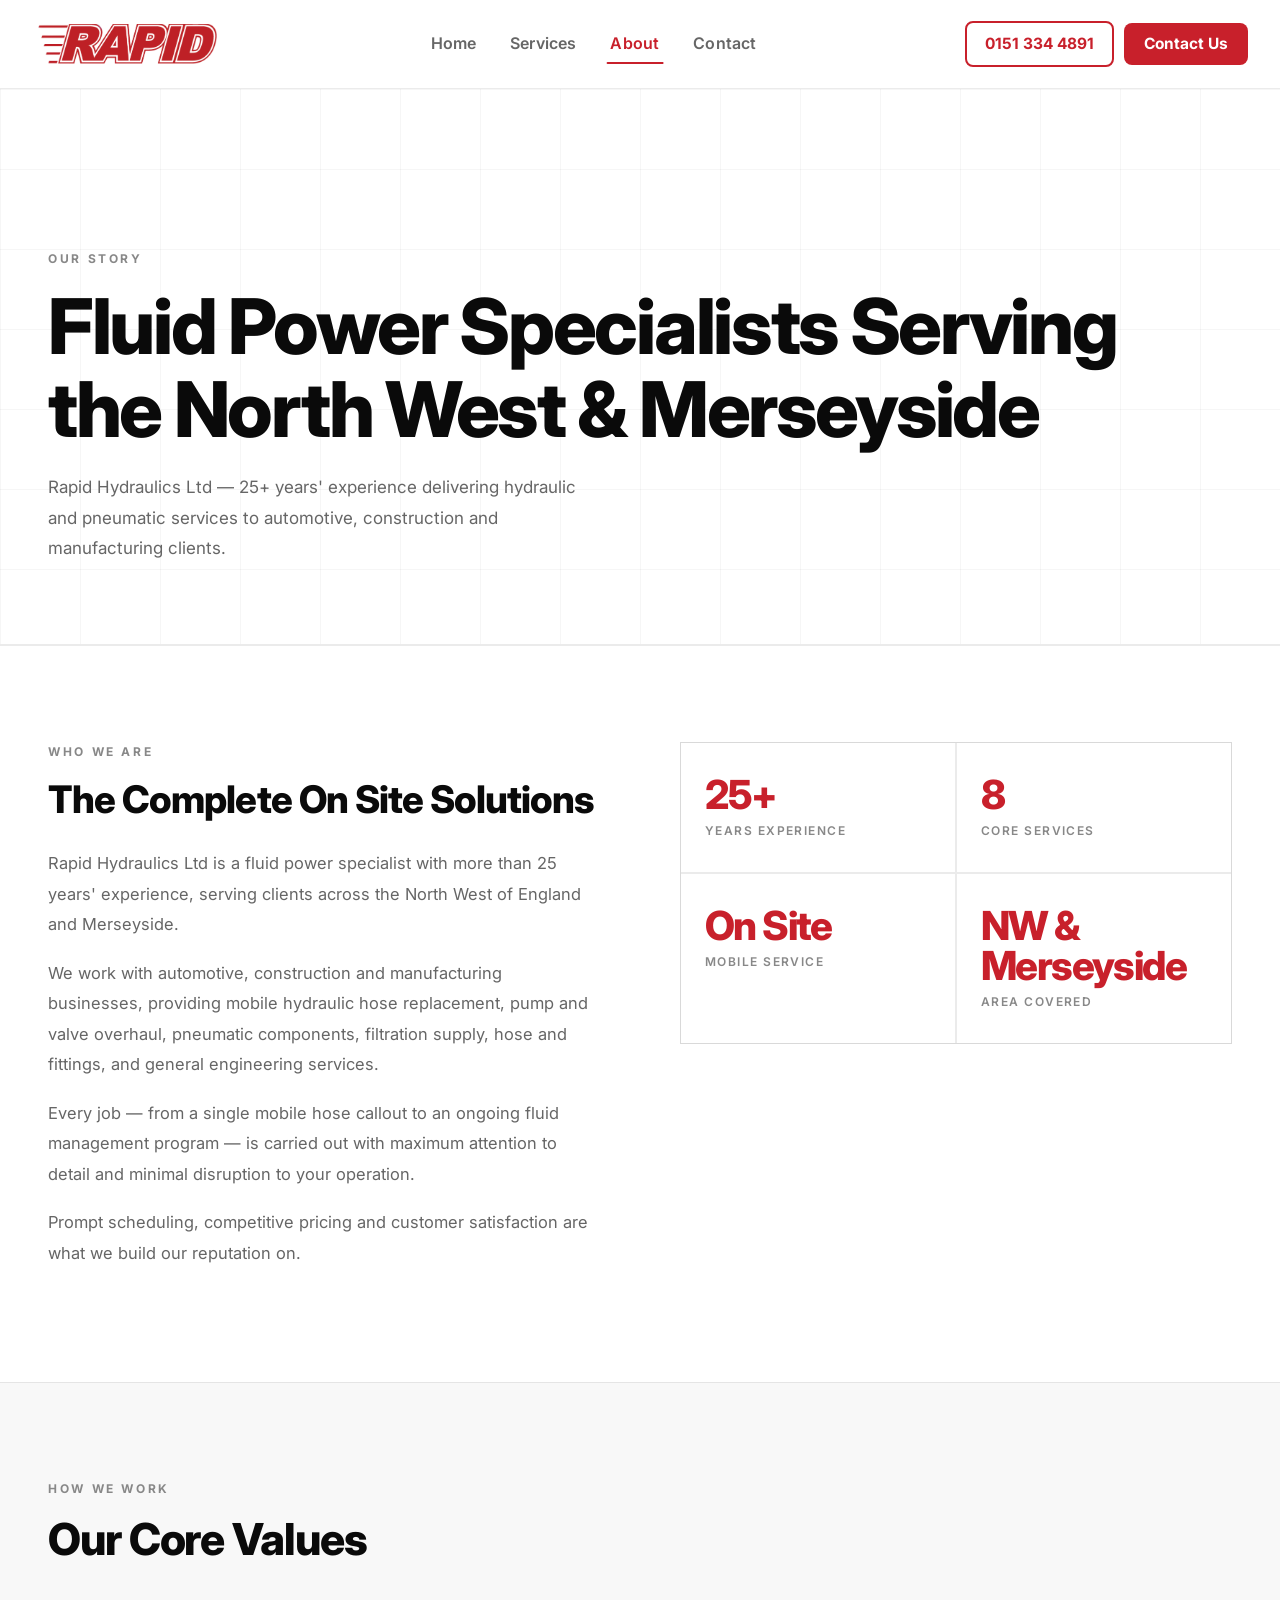
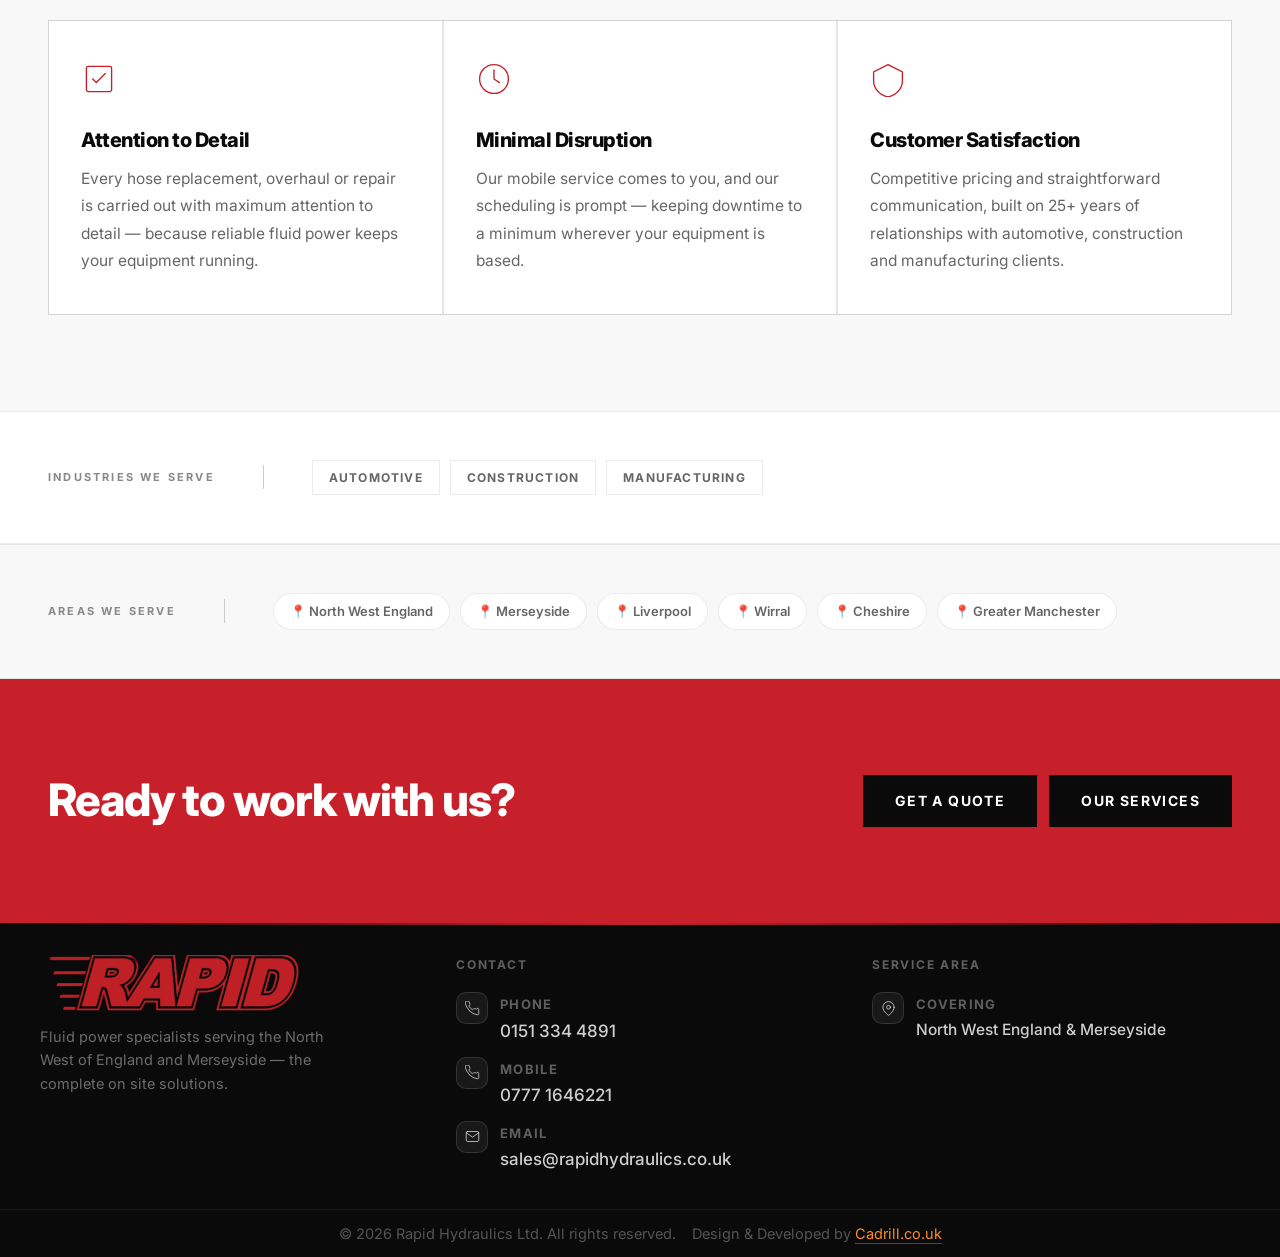
==== about.html @ 3bb76a88 "Initial build: Rapid Hydraulics Ltd static site 4-page static site (home, services, about, contact) " ====
<!DOCTYPE html>
<html lang="en">
<head>
  <meta charset="UTF-8" />
  <meta name="viewport" content="width=device-width, initial-scale=1.0" />
  <title>About Us — Fluid Power Specialists | Rapid Hydraulics Ltd</title>
  <meta name="description" content="Rapid Hydraulics Ltd — 25+ years' experience as a fluid power specialist serving automotive, construction and manufacturing clients across the North West of England and Merseyside." />
  <link rel="canonical" href="https://www.rapidhydraulics.co.uk/about.html" />
  <meta property="og:type" content="website" />
  <meta property="og:url" content="https://www.rapidhydraulics.co.uk/about.html" />
  <meta property="og:title" content="About Us — Fluid Power Specialists | Rapid Hydraulics Ltd" />
  <meta property="og:description" content="25+ years' experience as a fluid power specialist serving automotive, construction and manufacturing clients across the North West of England and Merseyside." />
  <meta property="og:image" content="https://www.rapidhydraulics.co.uk/images/rapid-hydraulics-logo.png" />
  <meta name="twitter:card" content="summary_large_image" />
  <meta name="twitter:title" content="About Us — Fluid Power Specialists | Rapid Hydraulics Ltd" />
  <meta name="twitter:description" content="25+ years' experience as a fluid power specialist serving automotive, construction and manufacturing clients across the North West of England and Merseyside." />
  <meta name="twitter:image" content="https://www.rapidhydraulics.co.uk/images/rapid-hydraulics-logo.png" />
  <link rel="stylesheet" href="css/style.css" />
  <link rel="icon" type="image/png" href="images/rapid-hydraulics-logo.png" />
  <link href="https://fonts.googleapis.com/css2?family=Inter:wght@400;500;600;700;800&display=swap" rel="stylesheet" />
</head>
<body>

  <header class="header">
    <div class="header__inner">
      <a href="index.html" class="header__logo">
        <img src="images/rapid-hydraulics-logo.png" alt="Rapid Hydraulics Ltd" style="height:40px;" />
      </a>
      <nav class="nav">
        <ul class="nav__list">
          <li><a href="index.html" class="nav__link">Home</a></li>
          <li><a href="services.html" class="nav__link">Services</a></li>
          <li><a href="about.html" class="nav__link nav__link--active">About</a></li>
          <li><a href="contact.html" class="nav__link">Contact</a></li>
        </ul>
      </nav>
      <div class="header__actions">
        <a href="tel:+441513344891" class="header__phone">0151 334 4891</a>
        <a href="contact.html" class="header__cta">Contact Us</a>
        <button class="header__burger" aria-label="Menu" onclick="openMobileNav()"><span></span><span></span><span></span></button>
      </div>
    </div>
  </header>

  <div class="mobile-nav" id="mobileNav">
    <div class="mobile-nav__head">
      <img src="images/rapid-hydraulics-logo.png" class="mobile-nav__logo" alt="Rapid Hydraulics Ltd" style="height:40px;" />
      <button class="mobile-nav__close" onclick="closeMobileNav()" aria-label="Close menu">✕</button>
    </div>
    <nav class="mobile-nav__links">
      <a href="index.html" class="mobile-nav__link">Home</a>
      <a href="services.html" class="mobile-nav__link">Services</a>
      <a href="about.html" class="mobile-nav__link mobile-nav__link--active">About</a>
      <a href="contact.html" class="mobile-nav__link">Contact</a>
    </nav>
    <div class="mobile-nav__footer">
      <a href="tel:+441513344891" class="mobile-nav__phone">0151 334 4891</a>
      <a href="contact.html" class="mobile-nav__cta">Contact Us</a>
    </div>
  </div>

  <section class="page-hero">
    <div class="container page-hero__inner">
      <span class="eyebrow">Our Story</span>
      <h1 class="page-hero__title">Fluid Power Specialists Serving the North West &amp; Merseyside</h1>
      <p class="page-hero__sub">Rapid Hydraulics Ltd — 25+ years' experience delivering hydraulic and pneumatic services to automotive, construction and manufacturing clients.</p>
    </div>
  </section>

  <!-- INTRO -->
  <section class="about-intro">
    <div class="container">
      <div class="about-intro__inner">
        <div>
          <span class="eyebrow">Who We Are</span>
          <h2 class="about-intro__title">The Complete On Site Solutions</h2>
          <p class="about-intro__body">Rapid Hydraulics Ltd is a fluid power specialist with more than 25 years' experience, serving clients across the North West of England and Merseyside.</p>
          <p class="about-intro__body">We work with automotive, construction and manufacturing businesses, providing mobile hydraulic hose replacement, pump and valve overhaul, pneumatic components, filtration supply, hose and fittings, and general engineering services.</p>
          <p class="about-intro__body">Every job — from a single mobile hose callout to an ongoing fluid management program — is carried out with maximum attention to detail and minimal disruption to your operation.</p>
          <p class="about-intro__body">Prompt scheduling, competitive pricing and customer satisfaction are what we build our reputation on.</p>
        </div>
        <div class="about-mini-stats">
          <div class="about-mini-stat">
            <div class="about-mini-stat__num">25+</div>
            <div class="about-mini-stat__label">Years Experience</div>
          </div>
          <div class="about-mini-stat">
            <div class="about-mini-stat__num">8</div>
            <div class="about-mini-stat__label">Core Services</div>
          </div>
          <div class="about-mini-stat">
            <div class="about-mini-stat__num">On Site</div>
            <div class="about-mini-stat__label">Mobile Service</div>
          </div>
          <div class="about-mini-stat">
            <div class="about-mini-stat__num">NW &amp; Merseyside</div>
            <div class="about-mini-stat__label">Area Covered</div>
          </div>
        </div>
      </div>
    </div>
  </section>

  <!-- VALUES -->
  <section class="values-section">
    <div class="container">
      <span class="eyebrow">How We Work</span>
      <h2 style="font-size:clamp(28px,3.5vw,44px); font-weight:800; color:var(--black); letter-spacing:-0.025em;">Our Core Values</h2>
      <div class="values-grid">
        <div class="value-card">
          <svg class="value-card__icon" viewBox="0 0 40 40" fill="none">
            <rect x="6" y="6" width="28" height="28" rx="2" stroke="currentColor" stroke-width="1.5"/>
            <path d="M13 20l4 4 10-10" stroke="currentColor" stroke-width="1.5" stroke-linecap="round" stroke-linejoin="round"/>
          </svg>
          <h3 class="value-card__title">Attention to Detail</h3>
          <p class="value-card__body">Every hose replacement, overhaul or repair is carried out with maximum attention to detail — because reliable fluid power keeps your equipment running.</p>
        </div>
        <div class="value-card">
          <svg class="value-card__icon" viewBox="0 0 40 40" fill="none">
            <circle cx="20" cy="20" r="16" stroke="currentColor" stroke-width="1.5"/>
            <path d="M20 10v10l6 4" stroke="currentColor" stroke-width="1.5" stroke-linecap="round"/>
          </svg>
          <h3 class="value-card__title">Minimal Disruption</h3>
          <p class="value-card__body">Our mobile service comes to you, and our scheduling is prompt — keeping downtime to a minimum wherever your equipment is based.</p>
        </div>
        <div class="value-card">
          <svg class="value-card__icon" viewBox="0 0 40 40" fill="none">
            <path d="M20 4L4 12v10c0 9 7 16 16 18 9-2 16-9 16-18V12L20 4z" stroke="currentColor" stroke-width="1.5"/>
          </svg>
          <h3 class="value-card__title">Customer Satisfaction</h3>
          <p class="value-card__body">Competitive pricing and straightforward communication, built on 25+ years of relationships with automotive, construction and manufacturing clients.</p>
        </div>
      </div>
    </div>
  </section>

  <!-- CAPABILITIES -->
  <section class="certs-strip">
    <div class="container">
      <div class="certs-strip__inner">
        <span class="certs-strip__label">Industries We Serve</span>
        <div class="certs-strip__divider"></div>
        <div class="certs-strip__items">
          <span class="cert-badge">Automotive</span>
          <span class="cert-badge">Construction</span>
          <span class="cert-badge">Manufacturing</span>
        </div>
      </div>
    </div>
  </section>

  <section class="areas-strip">
    <div class="container">
      <div class="areas-strip__inner">
        <span class="areas-strip__label">Areas We Serve</span>
        <div class="areas-strip__divider"></div>
        <div class="areas-strip__items">
          <span class="area-badge">📍 North West England</span>
          <span class="area-badge">📍 Merseyside</span>
          <span class="area-badge">📍 Liverpool</span>
          <span class="area-badge">📍 Wirral</span>
          <span class="area-badge">📍 Cheshire</span>
          <span class="area-badge">📍 Greater Manchester</span>
        </div>
      </div>
    </div>
  </section>

  <section class="cta-band">
    <div class="container">
      <div class="cta-band__inner">
        <h2 class="cta-band__title">Ready to work with us?</h2>
        <div class="cta-band__actions">
          <a href="contact.html" class="btn btn--dark">Get a Quote</a>
          <a href="services.html" class="btn btn--dark" style="border-color:rgba(0,0,0,0.15);">Our Services</a>
        </div>
      </div>
    </div>
  </section>

  <footer class="footer">
    <div class="footer__inner footer__inner--simple">
      <div class="footer__contact">
        <img src="images/rapid-hydraulics-logo.png" class="footer__logo" alt="Rapid Hydraulics Ltd" style="height:56px;" />
        <p class="footer__tagline">Fluid power specialists serving the North West of England and Merseyside — the complete on site solutions.</p>
      </div>
      <div>
        <p class="footer__col-title">Contact</p>
        <a href="tel:+441513344891" class="footer__contact-item">
          <span class="footer__contact-icon">
            <svg viewBox="0 0 24 24" fill="none" width="15" height="15" stroke="currentColor" stroke-width="1.5" stroke-linecap="round" stroke-linejoin="round"><path d="M22 16.92v3a2 2 0 01-2.18 2 19.79 19.79 0 01-8.63-3.07A19.5 19.5 0 013.07 9.8 19.79 19.79 0 01.04 1.22 2 2 0 012 .04h3a2 2 0 012 1.72 12.84 12.84 0 00.7 2.81 2 2 0 01-.45 2.11L6.09 7.91a16 16 0 006 6l1.27-1.27a2 2 0 012.11-.45 12.84 12.84 0 002.81.7A2 2 0 0122 14.92z"/></svg>
          </span>
          <span class="footer__contact-text">
            <span class="footer__label">Phone</span>
            <span class="footer__value">0151 334 4891</span>
          </span>
        </a>
        <a href="tel:+447771646221" class="footer__contact-item">
          <span class="footer__contact-icon">
            <svg viewBox="0 0 24 24" fill="none" width="15" height="15" stroke="currentColor" stroke-width="1.5" stroke-linecap="round" stroke-linejoin="round"><path d="M22 16.92v3a2 2 0 01-2.18 2 19.79 19.79 0 01-8.63-3.07A19.5 19.5 0 013.07 9.8 19.79 19.79 0 01.04 1.22 2 2 0 012 .04h3a2 2 0 012 1.72 12.84 12.84 0 00.7 2.81 2 2 0 01-.45 2.11L6.09 7.91a16 16 0 006 6l1.27-1.27a2 2 0 012.11-.45 12.84 12.84 0 002.81.7A2 2 0 0122 14.92z"/></svg>
          </span>
          <span class="footer__contact-text">
            <span class="footer__label">Mobile</span>
            <span class="footer__value">0777 1646221</span>
          </span>
        </a>
        <a href="mailto:sales@rapidhydraulics.co.uk" class="footer__contact-item">
          <span class="footer__contact-icon">
            <svg viewBox="0 0 24 24" fill="none" width="15" height="15" stroke="currentColor" stroke-width="1.5" stroke-linecap="round" stroke-linejoin="round"><path d="M4 4h16c1.1 0 2 .9 2 2v12c0 1.1-.9 2-2 2H4c-1.1 0-2-.9-2-2V6c0-1.1.9-2 2-2z"/><polyline points="22,6 12,13 2,6"/></svg>
          </span>
          <span class="footer__contact-text">
            <span class="footer__label">Email</span>
            <span class="footer__value">sales@rapidhydraulics.co.uk</span>
          </span>
        </a>
      </div>
      <div>
        <p class="footer__col-title">Service Area</p>
        <div class="footer__contact-item" style="cursor:default;">
          <span class="footer__contact-icon">
            <svg viewBox="0 0 24 24" fill="none" width="15" height="15" stroke="currentColor" stroke-width="1.5" stroke-linecap="round" stroke-linejoin="round"><path d="M21 10c0 7-9 13-9 13S3 17 3 10a9 9 0 1118 0z"/><circle cx="12" cy="10" r="3"/></svg>
          </span>
          <span class="footer__contact-text">
            <span class="footer__label">Covering</span>
            <span class="footer__value" style="font-size:15.5px;">North West England &amp; Merseyside</span>
          </span>
        </div>
      </div>
    </div>

    <div class="footer__bottom" style="justify-content:center; gap:16px; flex-wrap:wrap;">
      <p>&copy; 2026 Rapid Hydraulics Ltd. All rights reserved.</p>
      <p>Design &amp; Developed by <a href="https://cadrill.co.uk" class="footer__policy-link" target="_blank" rel="noopener">Cadrill.co.uk</a></p>
    </div>
  </footer>

  <script>
    function openMobileNav() {
      document.getElementById('mobileNav').classList.add('is-open');
      document.body.style.overflow = 'hidden';
    }
    function closeMobileNav() {
      document.getElementById('mobileNav').classList.remove('is-open');
      document.body.style.overflow = '';
    }
  </script>
</body>
</html>
---- css/style.css ----
/* ======================================
   RAPID HYDRAULICS LTD — Global Styles
   Clean White Industrial — Red
   (Design system cloned from Unicorn Engineering Ltd)
   ====================================== */

*, *::before, *::after { box-sizing: border-box; margin: 0; padding: 0; }

:root {
  --black:   #0a0a0a;
  --dark:    #111111;
  --grey-8:  #1a1a1a;
  --grey-6:  #444444;
  --grey-5:  #666666;
  --grey-4:  #888888;
  --grey-3:  #aaaaaa;
  --grey-2:  #cccccc;
  --grey-1:  #f0f0f0;
  --grey-0:  #f8f8f8;
  --white:   #ffffff;
  --border:  rgba(0,0,0,0.08);
  --border-s: rgba(0,0,0,0.05);
  --primary:      #c8202b;
  --primary-dark: #8f1620;
}

html { scroll-behavior: smooth; }

body {
  font-family: 'Inter', 'Helvetica Neue', Arial, sans-serif;
  font-size: 18px;
  line-height: 1.6;
  color: var(--black);
  background: var(--white);
  -webkit-font-smoothing: antialiased;
}

img { display: block; max-width: 100%; }
a { color: inherit; text-decoration: none; }
address { font-style: normal; }

h1, h2, h3, h4 { line-height: 1.08; letter-spacing: -0.025em; }

.container {
  max-width: 1280px;
  margin: 0 auto;
  padding: 0 48px;
}

/* ── Eyebrow ── */
.eyebrow {
  font-size: 12px;
  font-weight: 700;
  letter-spacing: 0.22em;
  text-transform: uppercase;
  color: var(--grey-4);
  display: block;
  margin-bottom: 18px;
}
.eyebrow--light { color: var(--grey-4); }

/* ── Buttons ── */
.btn {
  display: inline-flex;
  align-items: center;
  gap: 10px;
  padding: 15px 32px;
  font-size: 14px;
  font-weight: 700;
  letter-spacing: 0.1em;
  text-transform: uppercase;
  border: none;
  cursor: pointer;
  transition: all 0.22s;
  white-space: nowrap;
  text-decoration: none;
}
.btn--white {
  background: var(--black);
  color: var(--white);
}
.btn--white:hover { background: var(--grey-8); transform: translateY(-1px); }
.btn--ghost {
  background: transparent;
  color: var(--black);
  border: 1.5px solid rgba(0,0,0,0.2);
}
.btn--ghost:hover { border-color: var(--primary); color: var(--primary); background: rgba(200,32,43,0.04); }
.btn--dark {
  background: var(--black);
  color: var(--white);
}
.btn--dark:hover { background: var(--grey-8); transform: translateY(-1px); }
.btn--outline-dark {
  background: transparent;
  color: #ffffff;
  border: 1.5px solid rgba(255,255,255,0.3);
}
.btn--outline-dark:hover { border-color: #ffffff; background: rgba(255,255,255,0.08); }

/* ======================================
   HEADER / NAV
   ====================================== */

.header {
  background: rgba(255,255,255,0.92);
  backdrop-filter: blur(14px);
  -webkit-backdrop-filter: blur(14px);
  border-bottom: 1px solid rgba(0,0,0,0.08);
  position: sticky;
  top: 0;
  z-index: 100;
  width: 100%;
}
.header__inner {
  max-width: 1280px;
  margin: 0 auto;
  padding: 0 32px;
  height: 88px;
  display: flex;
  align-items: center;
  justify-content: space-between;
  gap: 24px;
}
.header__logo { display: flex; align-items: center; gap: 10px; text-decoration: none; }
.header__logo img {
  height: 64px;
  width: auto;
  display: block;
  filter: none;
}
.header__logo-text {
  font-size: 24px;
  font-weight: 800;
  letter-spacing: -0.02em;
  color: var(--primary);
  white-space: nowrap;
}
.nav { flex: 1; display: flex; justify-content: center; }
.nav__list {
  display: flex;
  list-style: none;
  align-items: center;
  gap: 2px;
}
.nav__link {
  position: relative;
  display: flex;
  align-items: center;
  padding: 9px 16px;
  color: var(--grey-5);
  text-decoration: none;
  font-size: 16px;
  font-weight: 600;
  letter-spacing: 0.01em;
  border-radius: 8px;
  white-space: nowrap;
  transition: color 0.22s;
}
.nav__link::after {
  content: '';
  position: absolute;
  bottom: 2px;
  left: 50%;
  transform: translateX(-50%) scaleX(0);
  width: calc(100% - 24px);
  height: 2px;
  background: var(--primary);
  border-radius: 2px;
  transition: transform 0.25s cubic-bezier(0.4,0,0.2,1);
}
.nav__link:hover { color: var(--primary); }
.nav__link:hover::after { transform: translateX(-50%) scaleX(1); }
.nav__link--active { color: var(--primary); }
.nav__link--active::after { transform: translateX(-50%) scaleX(1); }

.header__actions {
  display: flex;
  align-items: center;
  gap: 10px;
  flex-shrink: 0;
}
.header__phone {
  font-size: 15.5px;
  font-weight: 700;
  color: var(--primary);
  text-decoration: none;
  border: 2px solid var(--primary);
  padding: 9px 18px;
  border-radius: 8px;
  transition: background 0.2s, color 0.2s;
}
.header__phone:hover {
  background: var(--primary);
  color: #ffffff;
}
.header__cta {
  font-size: 15.5px;
  font-weight: 700;
  color: #ffffff;
  background: var(--primary);
  padding: 9px 20px;
  border-radius: 8px;
  text-decoration: none;
  transition: background 0.2s, transform 0.2s, box-shadow 0.2s;
  white-space: nowrap;
}
.header__cta:hover {
  background: var(--primary-dark);
  transform: translateY(-1px);
  box-shadow: 0 6px 18px rgba(200,32,43,0.3);
}

.header__burger {
  display: none;
  flex-direction: column;
  gap: 5px;
  background: none;
  border: none;
  cursor: pointer;
  padding: 4px;
}
.header__burger span {
  display: block;
  width: 22px; height: 2px;
  background: var(--primary);
  transition: transform 0.3s, opacity 0.3s;
}

/* ======================================
   HERO
   ====================================== */

.hero {
  aspect-ratio: 1376 / 668;
  overflow: hidden;
  position: relative;
  background: #0a0a0a;
}

.hero__bg {
  position: absolute;
  inset: 0;
  background-image: url("../images/Unicorn Engineering Ltd - hero-crop.jpg");
  background-size: 100% 100%;
  background-position: center;
  filter: grayscale(0.25) contrast(1.08) saturate(1.05);
  z-index: 0;
}
.hero__bg::after {
  content: '';
  position: absolute;
  inset: 0;
  background:
    linear-gradient(rgba(255,255,255,0.09) 1px, transparent 1px),
    linear-gradient(90deg, rgba(255,255,255,0.09) 1px, transparent 1px),
    linear-gradient(190deg, rgba(10,10,10,0.15) 0%, rgba(200,32,43,0.2) 50%, rgba(10,10,10,0.55) 100%);
  background-size: 26px 26px, 26px 26px, 100% 100%;
  mix-blend-mode: multiply;
}

.hero__accent-bar {
  position: absolute;
  left: 0;
  right: 0;
  top: 46%;
  bottom: 0;
  z-index: 1;
  pointer-events: none;
  border-top: 4px solid rgba(255,255,255,0.92);
  background: var(--primary);
}

/* ── Hero gallery (dynamic photo box overlaid on the hero photo) ── */
.hero-gallery {
  position: absolute;
  left: 4.5%;
  top: 28%;
  width: 42%;
  z-index: 2;
  border-radius: 10px;
  overflow: hidden;
  box-shadow: 0 24px 60px rgba(0,0,0,0.55), 0 0 0 3px rgba(200,32,43,0.85), 0 0 0 7px rgba(255,255,255,0.12);
}
.hero-gallery__photo {
  position: relative;
  aspect-ratio: 16 / 9;
}
.hero-gallery__slide {
  position: absolute;
  inset: 0;
  background-size: cover;
  background-position: center;
  opacity: 0;
  transform: scale(1.12);
  transition: opacity 1.1s ease, transform 6.5s ease;
}
.hero-gallery__slide.is-active {
  opacity: 1;
  transform: scale(1);
  z-index: 1;
}
.hero-gallery__frame {
  position: absolute;
  inset: 0;
  z-index: 2;
  pointer-events: none;
  box-shadow: inset 0 0 30px rgba(0,0,0,0.35);
}

/* Caption bar — deliberately separate from the photo so text never
   competes with the image or its inset shadow for visibility */
.hero-gallery__bar {
  position: relative;
  display: flex;
  align-items: center;
  justify-content: space-between;
  gap: 16px;
  padding: 16px 20px;
  min-height: 76px;
  background: #ffffff;
}
.hero-gallery__caption {
  display: none;
  flex-direction: column;
  gap: 4px;
}
.hero-gallery__caption.is-active {
  display: flex;
  animation: heroCaptionIn 0.5s cubic-bezier(0.2, 0.8, 0.2, 1);
}
@keyframes heroCaptionIn {
  from { opacity: 0; transform: translateY(10px); }
  to   { opacity: 1; transform: translateY(0); }
}
.hero-gallery__cat {
  font-size: 12px; font-weight: 900;
  letter-spacing: 0.14em; text-transform: uppercase;
  color: var(--primary);
}
.hero-gallery__title {
  font-size: clamp(19px, 2vw, 26px); font-weight: 900;
  color: #0a0a0a;
  line-height: 1.15;
}
.hero-gallery__dots {
  display: flex;
  gap: 7px;
  flex-shrink: 0;
}
.hero-gallery__dot {
  width: 8px; height: 8px;
  border-radius: 50%;
  background: rgba(10,10,10,0.18);
  border: none;
  padding: 0;
  cursor: pointer;
  transition: background 0.2s, transform 0.2s;
}
.hero-gallery__dot:hover { background: rgba(10,10,10,0.35); }
.hero-gallery__dot.is-active { background: var(--primary); transform: scale(1.3); }

@media (max-width: 768px) {
  .hero-gallery { display: none; }
}

/* ── Hero intro (business intro text overlaid on the hero photo, right side) ── */
.hero-intro {
  position: absolute;
  left: 49%;
  right: 3%;
  top: 50%;
  bottom: 0;
  z-index: 2;
  padding: 0 0 0 20px;
  border-left: 3px solid var(--primary);
  display: flex;
  flex-direction: column;
  justify-content: flex-start;
  overflow: hidden;
}
.hero-intro__eyebrow {
  font-size: clamp(12px, 1.1vw, 14px);
  font-weight: 700;
  letter-spacing: 0.16em;
  text-transform: uppercase;
  color: rgba(255,255,255,0.8);
  margin-bottom: 10px;
}
.hero-intro__title {
  font-size: clamp(24px, 2.9vw, 44px);
  font-weight: 800;
  line-height: 1.12;
  color: #ffffff;
  letter-spacing: -0.02em;
  margin-bottom: 12px;
}
.hero-intro__title span { color: #0a0a0a; }
.hero-intro__body {
  font-size: clamp(13px, 1.2vw, 18px);
  line-height: 1.55;
  color: rgba(255,255,255,0.88);
  margin-bottom: 16px;
}
.hero-intro__cta {
  display: inline-flex;
  align-items: center;
  gap: 8px;
  padding: 13px 26px;
  font-size: 14px;
  font-weight: 700;
  letter-spacing: 0.08em;
  text-transform: uppercase;
  background: #0a0a0a;
  color: #ffffff;
  border-radius: 6px;
  text-decoration: none;
  box-shadow: 0 10px 24px rgba(0,0,0,0.4);
  transition: background 0.2s, transform 0.2s;
  flex-shrink: 0;
  align-self: flex-start;
}
.hero-intro__cta:hover { background: #1a1a1a; transform: translateY(-1px); }

@media (max-width: 1300px) {
  .hero-intro__body { display: none; }
}

.hero__inner {
  position: relative;
  z-index: 1;
  max-width: 1280px;
  margin: 0 auto;
  padding: 0 32px;
  display: flex;
  align-items: center;
}

.hero__content {
  flex: 1;
  max-width: 620px;
}

.hero__eyebrow {
  font-size: 13px;
  font-weight: 700;
  letter-spacing: 0.18em;
  text-transform: uppercase;
  color: rgba(255,255,255,0.65);
  margin-bottom: 20px;
}

.hero__heading {
  font-size: clamp(40px, 4.5vw, 66px);
  font-weight: 800;
  line-height: 1.08;
  color: #ffffff;
  margin-bottom: 20px;
  letter-spacing: -0.03em;
}

.hero__heading-accent { color: var(--primary); }

.hero__body {
  font-size: 17.5px;
  line-height: 1.8;
  color: rgba(255,255,255,0.75);
  margin-bottom: 32px;
  max-width: 460px;
}

.hero__actions { display: flex; gap: 12px; margin-bottom: 48px; }

.hero__stats {
  display: grid;
  grid-template-columns: repeat(4, 1fr);
  border-top: 1px solid rgba(255,255,255,0.15);
  padding-top: 0;
}
.hero__stat {
  padding: 24px 0;
  border-right: 1px solid rgba(255,255,255,0.15);
  padding-right: 16px;
}
.hero__stat:last-child { border-right: none; }
.hero__stat-num {
  font-size: 30px; font-weight: 800;
  color: var(--primary);
  letter-spacing: -0.04em;
  line-height: 1; margin-bottom: 5px;
}
.hero__stat-label {
  font-size: 11px; font-weight: 600;
  letter-spacing: 0.12em; text-transform: uppercase;
  color: rgba(255,255,255,0.55);
}

/* ======================================
   SERVICES GRID (homepage)
   ====================================== */

.services-section {
  background: var(--grey-0);
  padding: 112px 0;
  border-top: 1px solid var(--border);
}
.section-head {
  display: flex;
  align-items: flex-end;
  justify-content: space-between;
  margin-bottom: 64px;
  gap: 32px;
}
.section-head__title {
  font-size: clamp(34px, 4vw, 54px);
  font-weight: 800;
  color: var(--black);
  max-width: 500px;
}
.section-head__link {
  font-size: 13px; font-weight: 700;
  letter-spacing: 0.1em; text-transform: uppercase;
  color: var(--grey-4);
  display: flex; align-items: center; gap: 10px;
  flex-shrink: 0;
  transition: color 0.2s;
}
.section-head__link::after { content: '→'; font-size: 16px; }
.section-head__link:hover { color: var(--primary); }

.services-grid {
  display: grid;
  grid-template-columns: repeat(4, 1fr);
  gap: 20px;
}
.svc-card {
  background: var(--white);
  display: block;
  text-decoration: none;
  position: relative;
  overflow: hidden;
  transition: background 0.3s;
  border: 1px solid var(--border-s);
  border-radius: 16px;
}
.svc-card:hover { background: var(--grey-1); }
.svc-card__img-wrap {
  width: 100%;
  aspect-ratio: 3/4;
  overflow: hidden;
  background: var(--grey-1);
  position: relative;
}
.svc-card__img-wrap img {
  width: 100%; height: 100%;
  object-fit: cover;
  transition: transform 0.5s ease;
}
.svc-card:hover .svc-card__img-wrap img { transform: scale(1.04); }
.svc-card__img-placeholder {
  width: 100%; height: 100%;
  display: flex; align-items: center; justify-content: center;
  background: var(--grey-1);
  position: relative; overflow: hidden;
}
.svc-card__img-placeholder::before {
  content: '';
  position: absolute; inset: 0;
  background-image:
    linear-gradient(rgba(0,0,0,0.04) 1px, transparent 1px),
    linear-gradient(90deg, rgba(0,0,0,0.04) 1px, transparent 1px);
  background-size: 32px 32px;
}
.svc-card__img-label {
  font-size: 11px; font-weight: 700;
  letter-spacing: 0.18em; text-transform: uppercase;
  color: var(--grey-3);
  position: relative; z-index: 1;
}

.svc-card__body {
  padding: 32px 36px 40px;
  border-top: 1px solid var(--border);
}
.svc-card__num {
  font-size: 12px; font-weight: 700;
  letter-spacing: 0.15em;
  color: var(--grey-4);
  margin-bottom: 12px;
}
.svc-card__title {
  font-size: 24px; font-weight: 800;
  color: var(--black);
  margin-bottom: 12px; line-height: 1.2;
}
.svc-card__desc {
  font-size: 15.5px;
  color: var(--grey-5);
  line-height: 1.7; margin-bottom: 20px;
}
.svc-card__arrow {
  font-size: 20px; color: var(--grey-4);
  transition: transform 0.25s, color 0.25s;
  display: inline-block;
}
.svc-card:hover .svc-card__arrow { transform: translateX(6px); color: var(--primary); }

/* ======================================
   PROCESS STRIP
   ====================================== */

@keyframes marquee {
  0%   { transform: translateX(0); }
  100% { transform: translateX(-25%); }
}

.process-strip {
  background: #0a0a0a;
  border-bottom: 1px solid rgba(255,255,255,0.07);
  display: flex;
  align-items: center;
  overflow: hidden;
  height: 52px;
  position: sticky;
  top: 88px;
  z-index: 99;
}
.process-strip__label {
  font-size: 11px; font-weight: 700;
  letter-spacing: 0.2em; text-transform: uppercase;
  color: rgba(255,255,255,0.3);
  white-space: nowrap;
  padding: 0 32px 0 48px;
  border-right: 1px solid rgba(255,255,255,0.08);
  flex-shrink: 0;
  height: 100%;
  display: flex;
  align-items: center;
}
.process-strip__track-wrap {
  flex: 1;
  overflow: hidden;
  height: 100%;
  display: flex;
  align-items: center;
}
.process-strip__track {
  display: flex;
  align-items: center;
  width: max-content;
  animation: marquee 24s linear infinite;
  will-change: transform;
}
.process-step {
  display: flex; align-items: center;
  gap: 14px; padding: 0 32px;
  border-right: 1px solid rgba(255,255,255,0.06);
}
.process-step__num {
  font-size: 11px; font-weight: 700;
  letter-spacing: 0.1em;
  color: rgba(255,255,255,0.2);
}
.process-step__name {
  font-size: 14px; font-weight: 600;
  letter-spacing: 0.04em;
  color: rgba(255,255,255,0.65);
  white-space: nowrap;
}
.process-step__arrow { font-size: 13px; color: rgba(255,255,255,0.2); }

/* ======================================
   PROJECT SHOWCASE (homepage, dynamic)
   ====================================== */

.showcase-section {
  background: var(--grey-0);
  padding: 112px 0;
  border-top: 1px solid var(--border);
}
.showcase-section__grid {
  display: grid;
  grid-template-columns: 1fr 1.35fr;
  gap: 64px;
  align-items: center;
}
.showcase-info { max-width: 480px; }
.showcase-desc {
  position: relative;
  margin: 28px 0 32px;
  min-height: 150px;
}
.showcase-desc__item { display: none; }
.showcase-desc__item.is-active { display: block; animation: showcaseFadeIn 0.5s ease; }
@keyframes showcaseFadeIn {
  from { opacity: 0; transform: translateY(8px); }
  to { opacity: 1; transform: translateY(0); }
}
.showcase-desc__cat {
  display: block;
  font-size: 11px; font-weight: 700;
  letter-spacing: 0.18em; text-transform: uppercase;
  color: var(--primary);
  margin-bottom: 10px;
}
.showcase-desc__title {
  font-size: clamp(22px, 2.2vw, 28px);
  font-weight: 800;
  color: var(--black);
  line-height: 1.15;
  margin-bottom: 12px;
}
.showcase-desc__text {
  font-size: 16px;
  line-height: 1.75;
  color: var(--grey-5);
}
.showcase-card {
  position: relative;
  aspect-ratio: 16/10;
  border-radius: 16px;
  overflow: hidden;
  box-shadow: 0 24px 64px rgba(0,0,0,0.45), 0 0 0 1px var(--border);
}
.showcase-slide {
  position: absolute;
  inset: 0;
  background-size: cover;
  background-position: center 25%;
  opacity: 0;
  transition: opacity 1.1s ease;
}
.showcase-slide.is-active { opacity: 1; z-index: 1; }
.showcase-slide::before {
  content: '';
  position: absolute;
  inset: 0;
  background: linear-gradient(to top, rgba(0,0,0,0.85) 0%, rgba(0,0,0,0.15) 45%, rgba(0,0,0,0.05) 100%);
}
.showcase-slide__info {
  position: absolute;
  left: 32px;
  bottom: 28px;
  z-index: 1;
  display: flex;
  flex-direction: column;
  gap: 4px;
}
.showcase-slide__cat {
  font-size: 11px; font-weight: 700;
  letter-spacing: 0.18em; text-transform: uppercase;
  color: var(--primary);
}
.showcase-slide__title {
  font-size: clamp(18px, 2.4vw, 26px);
  font-weight: 800;
  color: #ffffff;
}
.showcase-card__dots {
  position: absolute;
  right: 24px;
  bottom: 24px;
  z-index: 2;
  display: flex;
  gap: 8px;
}
.showcase-dot {
  width: 9px; height: 9px;
  border-radius: 50%;
  background: rgba(255,255,255,0.35);
  border: none;
  padding: 0;
  cursor: pointer;
  transition: background 0.2s, transform 0.2s;
}
.showcase-dot:hover { background: rgba(255,255,255,0.6); }
.showcase-dot.is-active { background: var(--primary); transform: scale(1.3); }

/* ======================================
   ABOUT SECTION
   ====================================== */

.about-section {
  background: var(--white);
  padding: 112px 0;
  border-top: 1px solid var(--border);
}
.about-section__inner {
  display: grid;
  grid-template-columns: 1fr 1fr;
  gap: 96px; align-items: start;
}
.about-section__title {
  font-size: clamp(32px, 3.5vw, 50px);
  font-weight: 800; color: var(--black);
  margin-bottom: 32px; line-height: 1.1;
}
.about-section__body {
  font-size: 17px; color: var(--grey-5);
  line-height: 1.85; margin-bottom: 20px;
}
.about-section__cta { margin-top: 36px; }
.about-stats {
  display: grid; grid-template-columns: 1fr 1fr;
  gap: 2px; background: var(--border);
  border: 1px solid var(--border);
}
.about-stat {
  background: var(--white);
  padding: 32px 28px;
}
.about-stat__num {
  font-size: 44px; font-weight: 800;
  color: var(--primary);
  letter-spacing: -0.04em; line-height: 1; margin-bottom: 6px;
}
.about-stat__label {
  font-size: 12px; font-weight: 600;
  letter-spacing: 0.12em; text-transform: uppercase;
  color: var(--grey-4);
}

/* ======================================
   INDUSTRIES
   ====================================== */

.industries-section {
  background: var(--grey-0);
  padding: 112px 0;
  border-top: 1px solid var(--border);
}
.industries-grid {
  display: grid; grid-template-columns: repeat(3, 1fr);
  gap: 2px; background: var(--border);
  border: 1px solid var(--border);
  margin-top: 56px;
}
.industry-item {
  background: var(--grey-0);
  padding: 28px;
  display: flex; align-items: center; gap: 18px;
  transition: background 0.2s;
  cursor: default;
}
.industry-item:hover { background: var(--white); }
.industry-item__num {
  font-size: 12px; font-weight: 700;
  letter-spacing: 0.1em; color: var(--grey-3);
  flex-shrink: 0; min-width: 24px;
}
.industry-item__name {
  font-size: 16px; font-weight: 600;
  color: var(--grey-6);
  transition: color 0.2s;
}
.industry-item:hover .industry-item__name { color: var(--primary); }

/* ======================================
   CERTIFICATIONS
   ====================================== */

.certs-strip {
  background: var(--white);
  padding: 48px 0;
  border-top: 1px solid var(--border);
  border-bottom: 1px solid var(--border);
}
.certs-strip__inner {
  display: flex; align-items: center;
  gap: 48px; flex-wrap: wrap;
}
.certs-strip__label {
  font-size: 11px; font-weight: 700;
  letter-spacing: 0.2em; text-transform: uppercase;
  color: var(--grey-4); flex-shrink: 0; white-space: nowrap;
}
.certs-strip__divider {
  width: 1px; height: 24px;
  background: var(--grey-2); flex-shrink: 0;
}
.certs-strip__items { display: flex; gap: 10px; flex-wrap: wrap; }
.cert-badge {
  padding: 7px 16px;
  border: 1px solid var(--border);
  font-size: 12px; font-weight: 700;
  letter-spacing: 0.1em; color: var(--grey-5);
  text-transform: uppercase;
  transition: border-color 0.2s, color 0.2s;
}
.cert-badge:hover { border-color: var(--primary); color: var(--primary); }

/* ======================================
   AREAS STRIP (about page)
   ====================================== */

.areas-strip {
  background: var(--grey-0);
  padding: 48px 0;
  border-top: 1px solid var(--border);
  border-bottom: 1px solid var(--border);
}
.areas-strip__inner {
  display: flex; align-items: center;
  gap: 48px; flex-wrap: wrap;
}
.areas-strip__label {
  font-size: 11px; font-weight: 700;
  letter-spacing: 0.2em; text-transform: uppercase;
  color: var(--grey-4); flex-shrink: 0; white-space: nowrap;
}
.areas-strip__divider {
  width: 1px; height: 24px;
  background: var(--grey-2); flex-shrink: 0;
}
.areas-strip__items { display: flex; gap: 10px; flex-wrap: wrap; }
.area-badge {
  padding: 7px 16px;
  border: 1px solid var(--border);
  border-radius: 999px;
  background: var(--white);
  font-size: 13px; font-weight: 600;
  color: var(--grey-5);
  transition: border-color 0.2s, color 0.2s;
}
.area-badge:hover { border-color: var(--primary); color: var(--primary); }

/* ======================================
   CTA BAND
   ====================================== */

.cta-band {
  background: var(--primary);
  padding: 96px 0;
}
.cta-band__inner {
  display: flex; align-items: center;
  justify-content: space-between; gap: 48px;
}
.cta-band__title {
  font-size: clamp(28px, 3.5vw, 46px);
  font-weight: 800; color: #ffffff;
  max-width: 560px;
  letter-spacing: -0.025em; line-height: 1.1;
}
.cta-band__actions { display: flex; gap: 12px; flex-shrink: 0; }

/* ======================================
   FOOTER
   ====================================== */

.footer {
  background: #0a0a0a;
  color: #d1d5db;
  position: relative;
  overflow: hidden;
}

.footer::before {
  content: '';
  position: absolute;
  top: 0; left: 0; right: 0;
  height: 2px;
  background: linear-gradient(90deg, transparent, var(--primary), transparent);
}

.footer__inner {
  max-width: 1280px;
  margin: 0 auto;
  padding: 32px 40px 24px;
  display: grid;
  grid-template-columns: 1fr 1.5fr;
  gap: 48px;
  align-items: stretch;
  position: relative;
  z-index: 1;
}

.footer__logo {
  height: 96px;
  width: auto;
  display: block;
  margin-bottom: 14px;
}
.footer__tagline {
  font-size: 14.5px;
  color: rgba(255,255,255,0.4);
  line-height: 1.6;
  margin-bottom: 20px;
  max-width: 300px;
}

.footer__contact-item {
  display: flex;
  align-items: flex-start;
  gap: 12px;
  margin-bottom: 12px;
  text-decoration: none;
  transition: opacity 0.2s;
}
.footer__contact-item:hover { opacity: 0.85; }

.footer__contact-icon {
  width: 32px; height: 32px;
  background: rgba(255,255,255,0.06);
  border: 1px solid rgba(255,255,255,0.12);
  border-radius: 10px;
  display: flex;
  align-items: center;
  justify-content: center;
  flex-shrink: 0;
  color: rgba(255,255,255,0.7);
  transition: background 0.2s, border-color 0.2s;
}
.footer__contact-item:hover .footer__contact-icon {
  background: rgba(255,255,255,0.12);
  border-color: rgba(255,255,255,0.22);
}

.footer__contact-text {
  display: flex;
  flex-direction: column;
  gap: 3px;
  padding-top: 2px;
}

.footer__label {
  display: block;
  font-size: 13px;
  font-weight: 700;
  color: rgba(255,255,255,0.35);
  text-transform: uppercase;
  letter-spacing: 0.1em;
}

.footer__value {
  font-size: 17px;
  color: rgba(255,255,255,0.8);
  text-decoration: none;
  line-height: 1.55;
  font-weight: 500;
  transition: color 0.2s;
}
.footer__value:hover { color: #fff; }

.footer__address {
  font-style: normal;
  color: rgba(255,255,255,0.65);
  line-height: 1.7;
  font-size: 15.5px;
  font-weight: 400;
}

.footer__map {
  height: 100%;
  min-height: 200px;
  border-radius: 12px;
  overflow: hidden;
  box-shadow: 0 8px 48px rgba(0,0,0,0.55), 0 0 0 1px rgba(255,255,255,0.07);
  position: relative;
}

.footer__brands {
  position: relative;
  z-index: 1;
  border-top: 1px solid rgba(255,255,255,0.07);
  padding: 16px 40px;
  max-width: 1280px;
  margin: 0 auto;
  width: 100%;
  box-sizing: border-box;
  display: flex;
  align-items: center;
  gap: 20px;
}

.footer__brands-label {
  font-size: 14px;
  font-weight: 700;
  color: rgba(255,255,255,0.3);
  text-transform: uppercase;
  letter-spacing: 0.12em;
  white-space: nowrap;
  flex-shrink: 0;
}

.footer__brand-logos {
  display: flex;
  flex-direction: row;
  align-items: stretch;
  gap: 12px;
  flex: 1;
}

.footer__brand-logo-item {
  flex: 1;
  display: flex;
  flex-direction: column;
  align-items: center;
  gap: 6px;
  text-decoration: none;
  background: rgba(255,255,255,0.04);
  border: 1px solid rgba(255,255,255,0.08);
  border-radius: 10px;
  padding: 10px 12px;
  transition: background 0.22s, border-color 0.22s, transform 0.22s;
}
.footer__brand-logo-item:hover {
  background: rgba(255,255,255,0.09);
  border-color: rgba(255,255,255,0.16);
  transform: translateY(-3px);
}
.footer__brand-logo-item--active {
  background: rgba(255,255,255,0.07);
  border-color: rgba(255,255,255,0.18);
}

.footer__brand-logo-item img {
  height: 28px;
  width: auto;
  display: block;
  object-fit: contain;
}

.footer__brand-def {
  font-size: 11px;
  color: rgba(255,255,255,0.35);
  text-transform: uppercase;
  letter-spacing: 0.08em;
  white-space: nowrap;
  text-align: center;
}

.footer__areas {
  position: relative;
  z-index: 1;
  border-top: 1px solid rgba(255,255,255,0.07);
  padding: 12px 40px;
  display: flex;
  flex-wrap: wrap;
  align-items: center;
  justify-content: center;
  gap: 8px 12px;
  max-width: 1280px;
  margin: 0 auto;
  width: 100%;
  box-sizing: border-box;
}

.footer__areas-label {
  font-size: 14px;
  font-weight: 700;
  color: rgba(255,255,255,0.3);
  text-transform: uppercase;
  letter-spacing: 0.12em;
  white-space: nowrap;
  margin-right: 4px;
}

.footer__areas-pills {
  display: flex;
  flex-wrap: wrap;
  gap: 6px;
  align-items: center;
}

.footer__area-pill {
  font-size: 13.5px;
  color: rgba(255,255,255,0.5);
  padding: 4px 13px;
  border: 1px solid rgba(255,255,255,0.1);
  border-radius: 20px;
  text-decoration: none;
  background: rgba(255,255,255,0.03);
  transition: background 0.2s, color 0.2s, border-color 0.2s;
}
.footer__area-pill--link:hover {
  background: rgba(255,255,255,0.1);
  border-color: rgba(255,255,255,0.22);
  color: #fff;
}

.footer__bottom {
  position: relative;
  z-index: 1;
  border-top: 1px solid rgba(255,255,255,0.07);
  padding: 12px 40px;
  display: flex;
  align-items: center;
  justify-content: space-between;
  max-width: 1280px;
  margin: 0 auto;
  width: 100%;
  box-sizing: border-box;
}

.footer__bottom p {
  font-size: 14.5px;
  color: rgba(255,255,255,0.3);
}

.footer__policy-link {
  font-size: 14.5px;
  color: #ff8c1a;
  text-decoration: none;
  transition: color 0.2s;
  border-bottom: 1px solid rgba(255,140,26,0.4);
  padding-bottom: 1px;
}
.footer__policy-link:hover { color: #ffa64d; border-color: #ffa64d; }

/* ======================================
   PAGE HERO (inner pages)
   ====================================== */

.page-hero {
  background: var(--white);
  padding: 160px 0 80px;
  position: relative;
  overflow: hidden;
  border-bottom: 1px solid var(--border);
}
.page-hero::before {
  content: '';
  position: absolute; inset: 0;
  background-image:
    linear-gradient(rgba(0,0,0,0.035) 1px, transparent 1px),
    linear-gradient(90deg, rgba(0,0,0,0.035) 1px, transparent 1px);
  background-size: 80px 80px;
}
.page-hero__inner { position: relative; z-index: 1; }
.page-hero__title {
  font-size: clamp(44px, 6vw, 78px);
  font-weight: 800; color: var(--black);
  margin: 16px 0 20px;
  letter-spacing: -0.03em;
}
.page-hero__sub {
  font-size: 17px; color: var(--grey-5);
  max-width: 560px; line-height: 1.8;
}

/* ======================================
   SERVICES DETAIL PAGE
   ====================================== */

.svc-detail { padding: 88px 0; border-bottom: 1px solid var(--border); }
.svc-detail:last-child { border-bottom: none; }
.svc-detail__inner { display: grid; grid-template-columns: 1fr 1fr; gap: 80px; align-items: start; }
.svc-detail--reverse .svc-detail__inner { direction: rtl; }
.svc-detail--reverse .svc-detail__inner > * { direction: ltr; }
.svc-detail--text-only .svc-detail__inner { grid-template-columns: 1fr; max-width: 720px; }
.svc-detail__num { font-size: 90px; font-weight: 800; color: rgba(200,32,43,0.06); line-height: 1; margin-bottom: -24px; }
.svc-detail__tag { font-size: 12px; font-weight: 700; letter-spacing: 0.2em; text-transform: uppercase; color: var(--grey-4); margin-bottom: 16px; display: block; margin-top: 8px; }
.svc-detail__title { font-size: 36px; font-weight: 800; color: var(--black); margin-bottom: 24px; }
.svc-detail__body { font-size: 16.5px; color: var(--grey-5); line-height: 1.85; margin-bottom: 20px; }
.svc-detail__list { list-style: none; display: flex; flex-direction: column; gap: 10px; margin-top: 8px; }
.svc-detail__list li { font-size: 15.5px; color: var(--grey-5); display: flex; align-items: flex-start; gap: 12px; }
.svc-detail__list li::before { content: '—'; color: var(--grey-3); flex-shrink: 0; margin-top: 1px; }
.svc-detail__img-box {
  background: var(--grey-1);
  border: 1px solid var(--border);
  aspect-ratio: 3/4;
  display: flex; align-items: center; justify-content: center;
  position: relative; overflow: hidden;
}
.svc-detail__img-box::before {
  content: '';
  position: absolute; inset: 0;
  background-image:
    linear-gradient(rgba(0,0,0,0.04) 1px, transparent 1px),
    linear-gradient(90deg, rgba(0,0,0,0.04) 1px, transparent 1px);
  background-size: 32px 32px;
}
.svc-detail__img-label { font-size: 11px; font-weight: 700; letter-spacing: 0.2em; text-transform: uppercase; color: var(--grey-3); position: relative; z-index: 1; }

/* ======================================
   SERVICES DARK BACKGROUND OVERRIDES
   ====================================== */

.svc-dark .svc-detail { border-bottom-color: rgba(255,255,255,0.07); }
.svc-dark .svc-detail__num { color: rgba(255,255,255,0.05); }
.svc-dark .svc-detail__tag { color: rgba(255,255,255,0.45); }
.svc-dark .svc-detail__title { color: #ffffff; }
.svc-dark .svc-detail__body { color: rgba(255,255,255,0.6); }
.svc-dark .svc-detail__list li { color: rgba(255,255,255,0.6); }
.svc-dark .svc-detail__list li::before { color: rgba(255,255,255,0.25); }
.svc-dark .svc-detail__img-label { color: rgba(255,255,255,0.25); }
.svc-dark .svc-detail__img-box { background: rgba(255,255,255,0.05); border-color: rgba(255,255,255,0.08); }
.svc-dark .svc-detail__img-box::before {
  background-image:
    linear-gradient(rgba(255,255,255,0.04) 1px, transparent 1px),
    linear-gradient(90deg, rgba(255,255,255,0.04) 1px, transparent 1px);
}

/* ======================================
   PROJECTS PAGE
   ====================================== */

.filter-bar { background: var(--white); border-bottom: 1px solid var(--border); }
.filter-bar__inner { display: flex; align-items: center; overflow-x: auto; }
.filter-btn {
  padding: 20px 28px;
  font-size: 13px; font-weight: 700;
  letter-spacing: 0.1em; text-transform: uppercase;
  border: none;
  border-right: 1px solid var(--border);
  background: transparent;
  color: var(--grey-4);
  cursor: pointer;
  transition: all 0.2s; white-space: nowrap;
}
.filter-btn:hover { color: var(--primary); background: var(--grey-0); }
.filter-btn.active { color: var(--primary); background: var(--grey-0); border-bottom: 2px solid var(--primary); }

.projects-section { background: var(--grey-0); padding: 2px 0 0; }
.projects-grid { display: grid; grid-template-columns: repeat(4, 1fr); gap: 2px; }
.proj-card { position: relative; background: var(--white); overflow: hidden; cursor: pointer; }
.proj-card__img { width: 100%; aspect-ratio: 3/4; object-fit: cover; display: block; transition: transform 0.5s ease; }
.proj-card:hover .proj-card__img { transform: scale(1.05); }
.proj-card__placeholder {
  width: 100%; aspect-ratio: 3/4;
  background: var(--grey-1);
  display: flex; align-items: center; justify-content: center;
  position: relative; overflow: hidden;
}
.proj-card__placeholder::before {
  content: '';
  position: absolute; inset: 0;
  background-image:
    linear-gradient(rgba(0,0,0,0.04) 1px, transparent 1px),
    linear-gradient(90deg, rgba(0,0,0,0.04) 1px, transparent 1px);
  background-size: 28px 28px;
}
.proj-card__placeholder span { font-size: 11px; font-weight: 700; letter-spacing: 0.18em; text-transform: uppercase; color: var(--grey-3); position: relative; z-index: 1; }
.proj-card__overlay { position: absolute; inset: 0; background: linear-gradient(to top, rgba(0,0,0,0.7) 0%, rgba(0,0,0,0) 50%); opacity: 0; transition: opacity 0.3s; }
.proj-card:hover .proj-card__overlay { opacity: 1; }
.proj-card__info { position: absolute; bottom: 0; left: 0; right: 0; padding: 24px; transform: translateY(6px); opacity: 0; transition: all 0.3s; }
.proj-card:hover .proj-card__info { transform: translateY(0); opacity: 1; }
.proj-card__cat { font-size: 11px; font-weight: 700; letter-spacing: 0.15em; text-transform: uppercase; color: rgba(255,255,255,0.6); margin-bottom: 6px; }
.proj-card__title { font-size: 16px; font-weight: 700; color: #ffffff; line-height: 1.3; }
.proj-card__loc { font-size: 14px; color: rgba(255,255,255,0.5); margin-top: 4px; }
.proj-card__tag { position: absolute; top: 14px; left: 14px; padding: 5px 12px; background: rgba(255,255,255,0.92); font-size: 11px; font-weight: 700; letter-spacing: 0.1em; text-transform: uppercase; color: #0a0a0a; }

.projects-stats { background: var(--white); padding: 64px 0; border-top: 1px solid var(--border); }
.projects-stats__inner { display: grid; grid-template-columns: repeat(4, 1fr); gap: 2px; background: var(--border); border: 1px solid var(--border); }
.ps-item { background: var(--white); padding: 36px 32px; }
.ps-item__num { font-size: 44px; font-weight: 800; color: var(--primary); letter-spacing: -0.04em; line-height: 1; margin-bottom: 8px; }
.ps-item__label { font-size: 12px; font-weight: 600; letter-spacing: 0.12em; text-transform: uppercase; color: var(--grey-4); }

/* ======================================
   ABOUT PAGE
   ====================================== */

.about-intro { padding: 96px 0; background: var(--white); border-top: 1px solid var(--border); }
.about-intro__inner { display: grid; grid-template-columns: 1fr 1fr; gap: 80px; align-items: start; }
.about-intro__title { font-size: 38px; font-weight: 800; color: var(--black); margin-bottom: 28px; }
.about-intro__body { font-size: 16.5px; color: var(--grey-5); line-height: 1.85; margin-bottom: 18px; }
.about-mini-stats { display: grid; grid-template-columns: 1fr 1fr; gap: 2px; background: var(--border); border: 1px solid var(--border); }
.about-mini-stat { background: var(--white); padding: 32px 24px; }
.about-mini-stat__num { font-size: 40px; font-weight: 800; color: var(--primary); letter-spacing: -0.04em; line-height: 1; margin-bottom: 6px; }
.about-mini-stat__label { font-size: 12px; font-weight: 600; letter-spacing: 0.12em; text-transform: uppercase; color: var(--grey-4); }

.values-section { background: var(--grey-0); padding: 96px 0; border-top: 1px solid var(--border); }
.values-grid { display: grid; grid-template-columns: repeat(3, 1fr); gap: 2px; background: var(--border); border: 1px solid var(--border); margin-top: 56px; }
.value-card { background: var(--white); padding: 40px 32px; transition: background 0.2s; }
.value-card:hover { background: var(--grey-1); }
.value-card__icon { width: 36px; height: 36px; margin-bottom: 24px; color: var(--primary); }
.value-card__title { font-size: 20px; font-weight: 800; color: var(--black); margin-bottom: 14px; }
.value-card__body { font-size: 15.5px; color: var(--grey-5); line-height: 1.75; }

.timeline-section { padding: 96px 0; background: var(--white); border-top: 1px solid var(--border); }
.timeline { position: relative; margin-top: 56px; padding-left: 32px; border-left: 1px solid var(--grey-2); display: flex; flex-direction: column; gap: 48px; }
.tl-item { position: relative; }
.tl-item::before { content: ''; position: absolute; left: -37px; top: 5px; width: 10px; height: 10px; background: var(--grey-2); border-radius: 50%; }
.tl-item__year { font-size: 11px; font-weight: 700; letter-spacing: 0.18em; text-transform: uppercase; color: var(--grey-4); margin-bottom: 8px; }
.tl-item__title { font-size: 20px; font-weight: 800; color: var(--black); margin-bottom: 10px; }
.tl-item__body { font-size: 15.5px; color: var(--grey-5); line-height: 1.75; }

.team-section { background: var(--grey-0); padding: 96px 0; border-top: 1px solid var(--border); }
.team-grid { display: grid; grid-template-columns: repeat(3, 1fr); gap: 2px; background: var(--border); border: 1px solid var(--border); margin-top: 56px; }
.team-card { background: var(--white); padding: 40px 32px; transition: background 0.2s; }
.team-card:hover { background: var(--grey-1); }
.team-card__name { font-size: 19px; font-weight: 800; color: var(--black); margin-bottom: 6px; }
.team-card__role { font-size: 11px; font-weight: 700; letter-spacing: 0.15em; text-transform: uppercase; color: var(--grey-4); }
.team-card__bio { font-size: 15px; color: var(--grey-5); line-height: 1.75; margin-top: 16px; }

/* ======================================
   CONTACT PAGE
   ====================================== */

.contact-section { background: var(--white); padding: 80px 0 100px; border-top: 1px solid var(--border); }
.contact-section__inner { display: grid; grid-template-columns: 5fr 4fr; gap: 80px; align-items: start; }

.contact-form__title { font-size: 30px; font-weight: 800; color: var(--black); margin-bottom: 8px; }
.contact-form__sub { font-size: 15.5px; color: var(--grey-5); margin-bottom: 40px; line-height: 1.65; }
.form-row { display: grid; grid-template-columns: 1fr 1fr; gap: 16px; }
.form-group { display: flex; flex-direction: column; gap: 8px; margin-bottom: 16px; }
.form-group label { font-size: 11px; font-weight: 700; letter-spacing: 0.15em; text-transform: uppercase; color: var(--grey-5); }
.form-group input,
.form-group select,
.form-group textarea {
  padding: 14px 16px;
  background: var(--grey-0);
  border: 1.5px solid var(--grey-2);
  font-family: inherit;
  font-size: 16px; color: var(--black);
  outline: none;
  transition: border-color 0.2s;
  border-radius: 0; -webkit-appearance: none;
}
.form-group input::placeholder,
.form-group textarea::placeholder { color: var(--grey-3); }
.form-group input:focus,
.form-group select:focus,
.form-group textarea:focus { border-color: var(--primary); background: var(--white); }
.form-group textarea { resize: vertical; min-height: 140px; }
.form-group select { background-image: url("data:image/svg+xml,%3Csvg xmlns='http://www.w3.org/2000/svg' width='12' height='8' viewBox='0 0 12 8'%3E%3Cpath d='M1 1l5 5 5-5' stroke='%23888' stroke-width='1.5' fill='none'/%3E%3C/svg%3E"); background-repeat: no-repeat; background-position: right 16px center; background-color: var(--grey-0); padding-right: 40px; cursor: pointer; }
.form-submit { width: 100%; padding: 16px; background: var(--primary); color: #ffffff; font-size: 13px; font-weight: 700; letter-spacing: 0.12em; text-transform: uppercase; border: none; cursor: pointer; margin-top: 8px; transition: background 0.2s; }
.form-submit:hover { background: var(--primary-dark); }
.form-note { font-size: 13px; color: var(--grey-4); margin-top: 14px; line-height: 1.6; }
.form-success { display: none; padding: 20px 24px; background: var(--grey-0); border: 1px solid var(--border); font-size: 16px; color: var(--grey-6); margin-top: 16px; }

.contact-info__box { background: var(--grey-0); border: 1px solid var(--border); padding: 36px 32px; margin-bottom: 2px; }
.contact-info__box-title { font-size: 11px; font-weight: 700; letter-spacing: 0.18em; text-transform: uppercase; color: var(--grey-4); margin-bottom: 28px; }
.ci-item { display: flex; gap: 16px; margin-bottom: 26px; }
.ci-item:last-child { margin-bottom: 0; }
.ci-item__icon { width: 18px; height: 18px; flex-shrink: 0; margin-top: 2px; color: var(--grey-4); }
.ci-item__label { font-size: 11px; font-weight: 700; letter-spacing: 0.12em; text-transform: uppercase; color: var(--grey-4); margin-bottom: 5px; }
.ci-item__val { font-size: 15.5px; color: var(--grey-6); line-height: 1.5; }
.ci-item__val a { color: var(--grey-6); text-decoration: none; transition: color 0.2s; }
.ci-item__val a:hover { color: var(--primary); }

.emergency-box { background: var(--primary); padding: 28px 32px; margin-top: 2px; }
.emergency-box__label { font-size: 11px; font-weight: 700; letter-spacing: 0.15em; text-transform: uppercase; color: rgba(255,255,255,0.35); margin-bottom: 8px; }
.emergency-box__text { font-size: 15px; color: rgba(255,255,255,0.5); line-height: 1.6; margin-bottom: 14px; }
.emergency-box__num { font-size: 24px; font-weight: 800; color: #ffffff; }

/* ======================================
   MOBILE NAV DRAWER
   ====================================== */

.mobile-nav {
  display: none;
  position: fixed;
  inset: 0;
  background: var(--white);
  z-index: 300;
  flex-direction: column;
  overflow-y: auto;
}
.mobile-nav.is-open { display: flex; }

.mobile-nav__head {
  display: flex;
  align-items: center;
  justify-content: space-between;
  padding: 0 20px;
  height: 72px;
  border-bottom: 1px solid var(--border);
  flex-shrink: 0;
}
.mobile-nav__logo { height: 64px; width: auto; display: block; }
.mobile-nav__close {
  width: 40px; height: 40px;
  border: 1.5px solid var(--grey-2);
  background: none;
  border-radius: 8px;
  display: flex; align-items: center; justify-content: center;
  cursor: pointer;
  font-size: 22px;
  color: var(--black);
  line-height: 1;
  padding: 0;
}
.mobile-nav__links {
  flex: 1;
  display: flex;
  flex-direction: column;
}
.mobile-nav__link {
  padding: 20px 24px;
  font-size: 20px;
  font-weight: 700;
  color: var(--grey-5);
  text-decoration: none;
  border-bottom: 1px solid var(--border);
  transition: color 0.2s, background 0.2s;
  display: flex;
  align-items: center;
  justify-content: space-between;
}
.mobile-nav__link::after { content: '→'; font-size: 17px; color: var(--grey-3); transition: color 0.2s; }
.mobile-nav__link:hover { color: var(--primary); background: var(--grey-0); }
.mobile-nav__link:hover::after { color: var(--primary); }
.mobile-nav__link--active { color: var(--primary); }
.mobile-nav__link--active::after { color: var(--primary); }
.mobile-nav__footer {
  padding: 20px 24px 36px;
  display: flex;
  flex-direction: column;
  gap: 10px;
  border-top: 1px solid var(--border);
  flex-shrink: 0;
}
.mobile-nav__phone {
  display: flex;
  align-items: center;
  justify-content: center;
  padding: 15px;
  border: 2px solid var(--primary);
  border-radius: 8px;
  font-size: 17px;
  font-weight: 700;
  color: var(--primary);
  text-decoration: none;
  transition: background 0.2s, color 0.2s;
}
.mobile-nav__phone:hover { background: var(--primary); color: #ffffff; }
.mobile-nav__cta {
  display: flex;
  align-items: center;
  justify-content: center;
  padding: 15px;
  background: var(--primary);
  border-radius: 8px;
  font-size: 17px;
  font-weight: 700;
  color: #ffffff;
  text-decoration: none;
  transition: background 0.2s;
}
.mobile-nav__cta:hover { background: var(--primary-dark); }

/* ======================================
   RESPONSIVE
   ====================================== */

@media (max-width: 1200px) {
  .services-grid { grid-template-columns: repeat(2, 1fr); }
  .projects-grid { grid-template-columns: repeat(2, 1fr); }
}

@media (max-width: 1024px) {
  .showcase-section__grid { grid-template-columns: 1fr; gap: 32px; }
  .showcase-info { max-width: 100%; }
  .footer__inner { grid-template-columns: 1fr; gap: 28px; padding: 36px 24px 24px; align-items: start; }
  .footer__map { height: 220px; }
  .footer__brands { flex-direction: column; align-items: flex-start; padding: 20px 24px; gap: 16px; }
  .footer__brand-logos { width: 100%; }
  .footer__areas { padding: 14px 24px; }
  .footer__bottom { padding: 14px 24px; flex-direction: column; gap: 8px; text-align: center; }
}

@media (max-width: 1000px) {
  /* Header: switch to burger nav before the desktop nav/actions run out of room */
  .nav { display: none; }
  .header__actions { gap: 0; }
  .header__cta { display: none; }
  .header__phone { display: none; }
  .header__burger { display: flex; }
}

@media (max-width: 768px) {
  /* Layout */
  .container { padding: 0 20px; }

  /* Header */
  .header__inner { padding: 0 20px; height: 68px; }
  .header__logo img { height: 44px; }
  .header__logo-text { font-size: 18px; }

  /* Process strip */
  .process-strip { position: static; top: auto; }
  .process-strip__label { display: none; }

  /* Hero */
  .hero { aspect-ratio: unset; height: auto; }
  .hero__bg { position: relative; inset: auto; aspect-ratio: 1376 / 668; }
  .hero__accent-bar { display: none; }
  .hero-intro {
    position: static;
    left: auto; right: auto; top: auto;
    width: 100%;
    max-width: 100%;
    padding: 28px 20px 32px 24px;
    background: var(--primary);
    border-left: none;
    border-top: 4px solid rgba(255,255,255,0.92);
  }
  .hero-intro__body { display: block; }
  .hero-intro__eyebrow,
  .hero-intro__title,
  .hero-intro__body {
    max-width: 100%;
    overflow-wrap: break-word;
  }
  .hero-intro__eyebrow { font-size: clamp(11px, 3.2vw, 15px); margin-bottom: clamp(8px, 2.5vw, 12px); }
  .hero-intro__title { font-size: clamp(24px, 7vw, 36px); margin-bottom: clamp(10px, 3vw, 14px); }
  .hero-intro__body { font-size: clamp(14px, 3.6vw, 17px); margin-bottom: clamp(16px, 4vw, 20px); }
  .hero-intro__cta { font-size: clamp(12px, 3.2vw, 14px); padding: clamp(11px, 3vw, 13px) clamp(20px, 5vw, 26px); }

  /* Services section */
  .services-section { padding: 56px 0; }
  .services-grid { grid-template-columns: 1fr; }
  .svc-card__img-wrap { aspect-ratio: 16/9; }
  .svc-card__body { padding: 24px 20px 28px; }
  .svc-card__title { font-size: 20px; }
  .section-head { flex-direction: column; align-items: flex-start; gap: 10px; margin-bottom: 32px; }

  /* Certs */
  .certs-strip { padding: 28px 0; }
  .certs-strip__inner { gap: 16px; flex-direction: column; align-items: flex-start; }
  .certs-strip__divider { display: none; }
  .certs-strip__items { gap: 8px; }

  /* Areas */
  .areas-strip { padding: 28px 0; }
  .areas-strip__inner { gap: 16px; flex-direction: column; align-items: flex-start; }
  .areas-strip__divider { display: none; }
  .areas-strip__items { gap: 8px; }

  /* About (homepage) */
  .about-section { padding: 56px 0; }
  .about-section__inner { grid-template-columns: 1fr; gap: 40px; }
  .about-stats { grid-template-columns: 1fr 1fr; }

  /* Industries */
  .industries-section { padding: 56px 0; }
  .industries-grid { grid-template-columns: 1fr 1fr; }

  /* CTA band */
  .cta-band { padding: 56px 0; }
  .cta-band__inner { flex-direction: column; align-items: flex-start; gap: 24px; }
  .cta-band__actions { flex-direction: column; width: 100%; gap: 10px; }
  .cta-band__actions .btn { text-align: center; justify-content: center; width: 100%; }

  /* About page */
  .about-intro { padding: 56px 0; }
  .about-intro__inner { grid-template-columns: 1fr; gap: 40px; }
  .about-mini-stats { grid-template-columns: 1fr 1fr; }
  .values-section { padding: 56px 0; }
  .values-grid { grid-template-columns: 1fr; }
  .timeline-section { padding: 56px 0; }
  .team-section { padding: 56px 0; }
  .team-grid { grid-template-columns: 1fr; }

  /* Services detail */
  .svc-detail { padding: 48px 0; }
  .svc-detail__inner { grid-template-columns: 1fr; gap: 32px; }
  .svc-detail--reverse .svc-detail__inner { direction: ltr; }
  .svc-detail__num { font-size: 58px; margin-bottom: -16px; }
  .svc-detail__img-box { aspect-ratio: 16/9; }

  /* Page hero */
  .page-hero { padding: 96px 0 48px; }
  .page-hero__title { font-size: clamp(34px, 9vw, 56px); margin: 12px 0 16px; }

  /* Projects filter bar */
  .filter-bar__inner { padding: 0 !important; }
  .filter-btn { padding: 18px 20px; font-size: 12px; flex-shrink: 0; }

  /* Projects grid — always show card info on touch screens */
  .projects-grid { grid-template-columns: repeat(2, 1fr); }
  .proj-card__overlay { opacity: 1; }
  .proj-card__info { opacity: 1; transform: translateY(0); }
  .projects-stats { padding: 48px 0; }
  .projects-stats__inner { grid-template-columns: 1fr 1fr; }

  /* Contact */
  .contact-section { padding: 48px 0 60px; }
  .contact-section__inner { grid-template-columns: 1fr; gap: 36px; }
  .form-row { grid-template-columns: 1fr; }

  /* Footer */
  .footer__brands { padding: 16px 20px; gap: 12px; }
  .footer__areas { padding: 12px 20px; }
  .footer__bottom { padding: 12px 20px; flex-direction: column; gap: 6px; text-align: center; }
}

@media (max-width: 480px) {
  .hero__stat-num { font-size: 22px; }
  .services-grid { grid-template-columns: 1fr; }
  .projects-grid { grid-template-columns: 1fr; }
  .filter-btn { padding: 16px 14px; font-size: 11px; }
  .cert-badge { font-size: 11px; padding: 6px 10px; }
  .page-hero { padding: 80px 0 40px; }
  .cta-band__title { font-size: clamp(24px, 6vw, 38px); }
  .footer__brand-logos { flex-direction: column; }
  .industries-grid { grid-template-columns: 1fr; }
  .about-stats { grid-template-columns: 1fr; }
  .about-mini-stats { grid-template-columns: 1fr; }
  .hero__stats { grid-template-columns: 1fr 1fr; }
  .svc-card__body { padding: 20px 16px 24px; }
  .rh-hero { padding: 140px 0 56px; }
  .rh-hero__inner { grid-template-columns: 1fr; gap: 36px; }
  .rh-hero__stats { grid-template-columns: 1fr 1fr; }
  .rh-hero__panel { min-height: 220px; }
  .footer__inner--simple { grid-template-columns: 1fr; }
}

/* ======================================
   RAPID HYDRAULICS — CUSTOM HERO
   (no client photography supplied — dark
   grid-pattern hero with a placeholder
   graphic panel, same visual language as
   the dot-grid placeholders used elsewhere)
   ====================================== */

.rh-hero {
  background: var(--black);
  padding: 176px 0 96px;
  position: relative;
  overflow: hidden;
  border-bottom: 1px solid rgba(255,255,255,0.08);
}
.rh-hero::before {
  content: '';
  position: absolute; inset: 0;
  background-image:
    linear-gradient(rgba(255,255,255,0.05) 1px, transparent 1px),
    linear-gradient(90deg, rgba(255,255,255,0.05) 1px, transparent 1px);
  background-size: 44px 44px;
  -webkit-mask-image: radial-gradient(ellipse 90% 80% at 30% 30%, black 40%, transparent 90%);
  mask-image: radial-gradient(ellipse 90% 80% at 30% 30%, black 40%, transparent 90%);
}
.rh-hero::after {
  content: '';
  position: absolute;
  right: -12%; top: -18%;
  width: 60%; height: 140%;
  background: radial-gradient(ellipse at center, rgba(200,32,43,0.28) 0%, rgba(200,32,43,0) 68%);
  pointer-events: none;
}
.rh-hero__inner {
  position: relative; z-index: 1;
  display: grid;
  grid-template-columns: 1.15fr 0.85fr;
  gap: 56px;
  align-items: center;
}
.rh-hero__eyebrow {
  font-size: 13px; font-weight: 700;
  letter-spacing: 0.2em; text-transform: uppercase;
  color: var(--primary);
  margin-bottom: 20px;
  display: block;
}
.rh-hero__title {
  font-size: clamp(38px, 5vw, 64px);
  font-weight: 800; color: #ffffff;
  letter-spacing: -0.03em; line-height: 1.08;
  margin-bottom: 22px;
}
.rh-hero__title span { color: var(--primary); }
.rh-hero__body {
  font-size: 17.5px; line-height: 1.8;
  color: rgba(255,255,255,0.68);
  max-width: 520px;
  margin-bottom: 32px;
}
.rh-hero__actions { display: flex; gap: 12px; margin-bottom: 48px; flex-wrap: wrap; }
.rh-hero__stats {
  display: grid;
  grid-template-columns: repeat(3, 1fr);
  border-top: 1px solid rgba(255,255,255,0.14);
  padding-top: 0;
  max-width: 520px;
}
.rh-hero__stat { padding: 22px 16px 0 0; border-right: 1px solid rgba(255,255,255,0.14); }
.rh-hero__stat:last-child { border-right: none; }
.rh-hero__stat-num { font-size: 28px; font-weight: 800; color: var(--primary); letter-spacing: -0.03em; line-height: 1; margin-bottom: 6px; }
.rh-hero__stat-label { font-size: 11.5px; font-weight: 600; letter-spacing: 0.1em; text-transform: uppercase; color: rgba(255,255,255,0.5); }

.rh-hero__panel {
  position: relative;
  min-height: 360px;
  border-radius: 16px;
  overflow: hidden;
  background: linear-gradient(155deg, #171717 0%, #0a0a0a 100%);
  border: 1px solid rgba(255,255,255,0.1);
  box-shadow: 0 30px 70px rgba(0,0,0,0.55);
  display: flex;
  align-items: center;
  justify-content: center;
  padding: 40px;
}
.rh-hero__panel::before {
  content: '';
  position: absolute; inset: 0;
  background-image:
    linear-gradient(rgba(255,255,255,0.05) 1px, transparent 1px),
    linear-gradient(90deg, rgba(255,255,255,0.05) 1px, transparent 1px);
  background-size: 30px 30px;
}
.rh-hero__panel-content { position: relative; z-index: 1; text-align: center; }
.rh-hero__panel-list { list-style: none; display: flex; flex-direction: column; gap: 14px; }
.rh-hero__panel-list li {
  display: flex; align-items: center; gap: 12px;
  font-size: 15px; font-weight: 600;
  color: rgba(255,255,255,0.82);
  background: rgba(255,255,255,0.04);
  border: 1px solid rgba(255,255,255,0.08);
  border-radius: 10px;
  padding: 13px 18px;
  text-align: left;
}
.rh-hero__panel-list li::before {
  content: '';
  flex-shrink: 0;
  width: 8px; height: 8px;
  border-radius: 50%;
  background: var(--primary);
}
.rh-hero__panel-tag {
  display: block;
  font-size: 11px; font-weight: 700;
  letter-spacing: 0.18em; text-transform: uppercase;
  color: rgba(255,255,255,0.35);
  margin-bottom: 16px;
  text-align: left;
}

@media (max-width: 1024px) {
  .rh-hero { padding: 156px 0 72px; }
  .rh-hero__inner { grid-template-columns: 1fr; gap: 44px; }
  .rh-hero__panel { min-height: 280px; }
}

/* ── Simplified footer (no street address known) ── */
.footer__inner--simple {
  grid-template-columns: 1fr 1fr 1fr;
}
.footer__col-title {
  font-size: 12px; font-weight: 700;
  letter-spacing: 0.15em; text-transform: uppercase;
  color: rgba(255,255,255,0.35);
  margin-bottom: 18px;
}
@media (max-width: 1024px) {
  .footer__inner--simple { grid-template-columns: 1fr; }
}
}
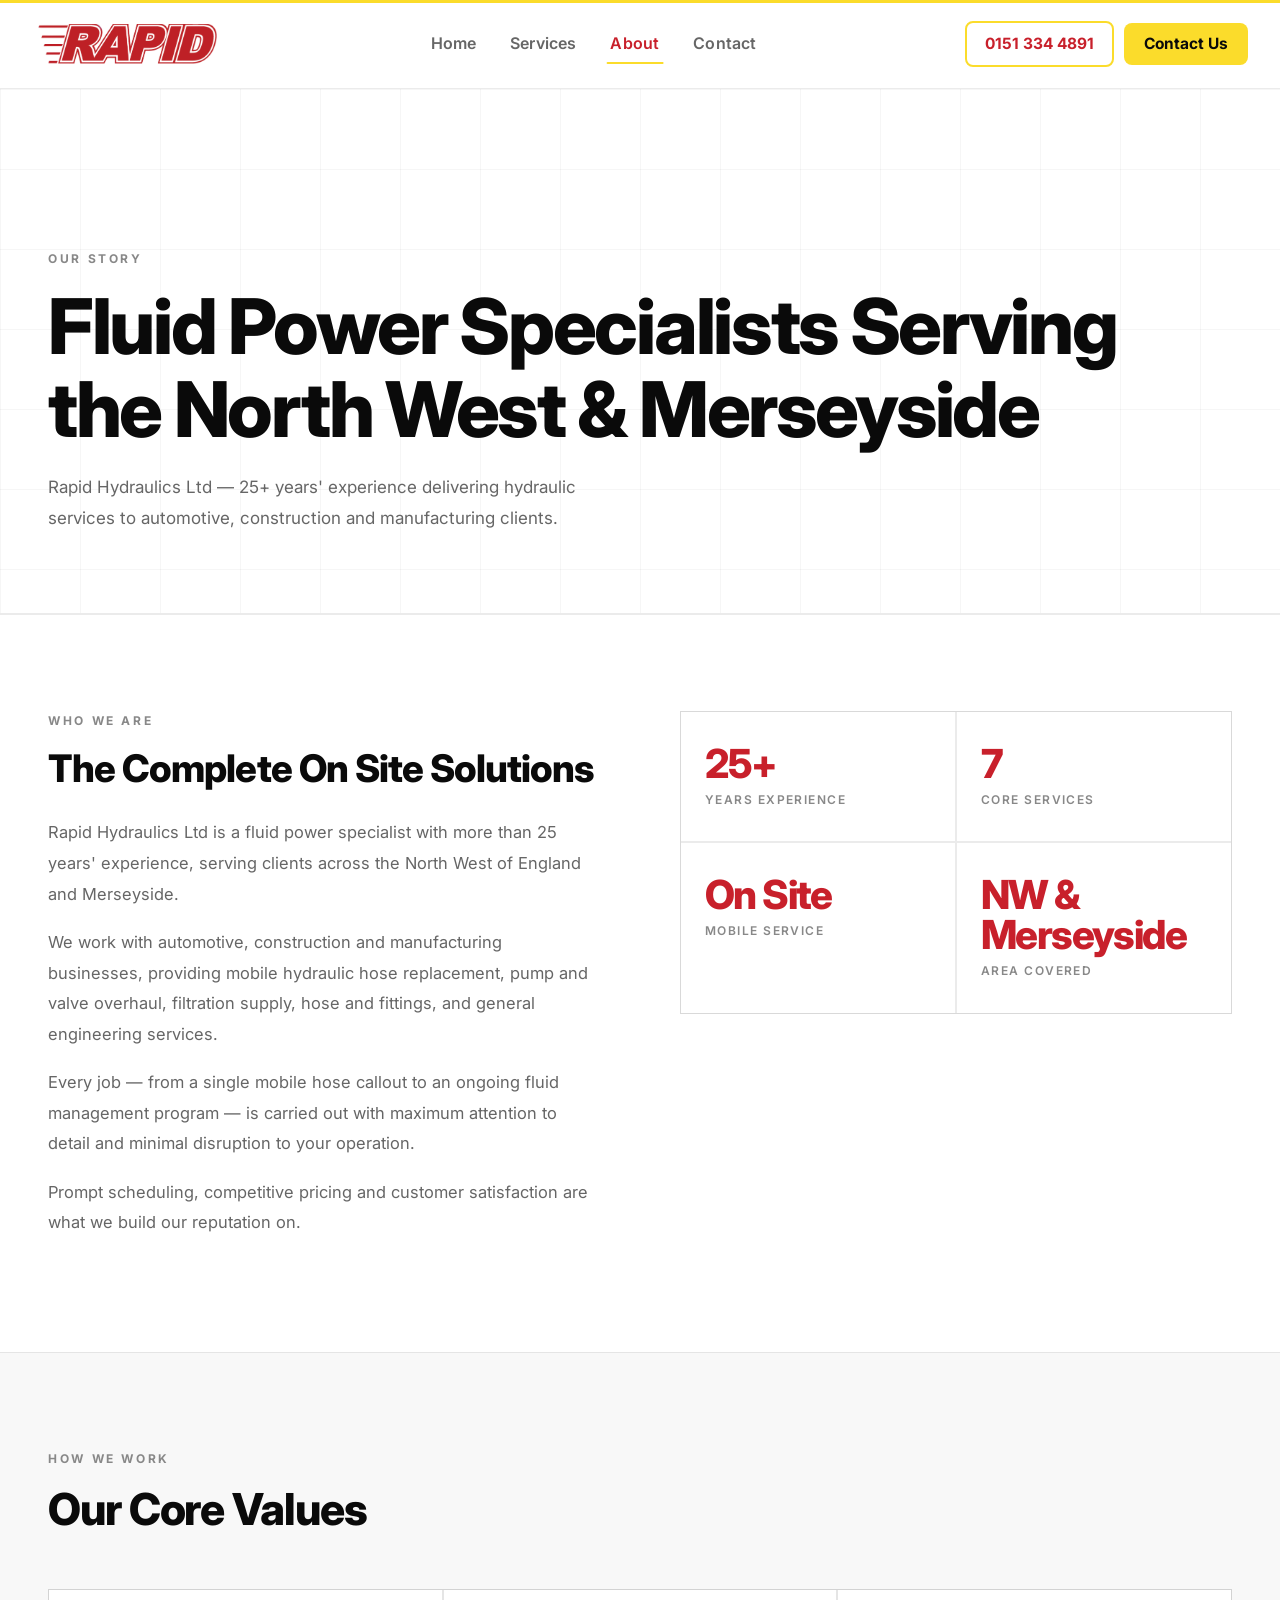
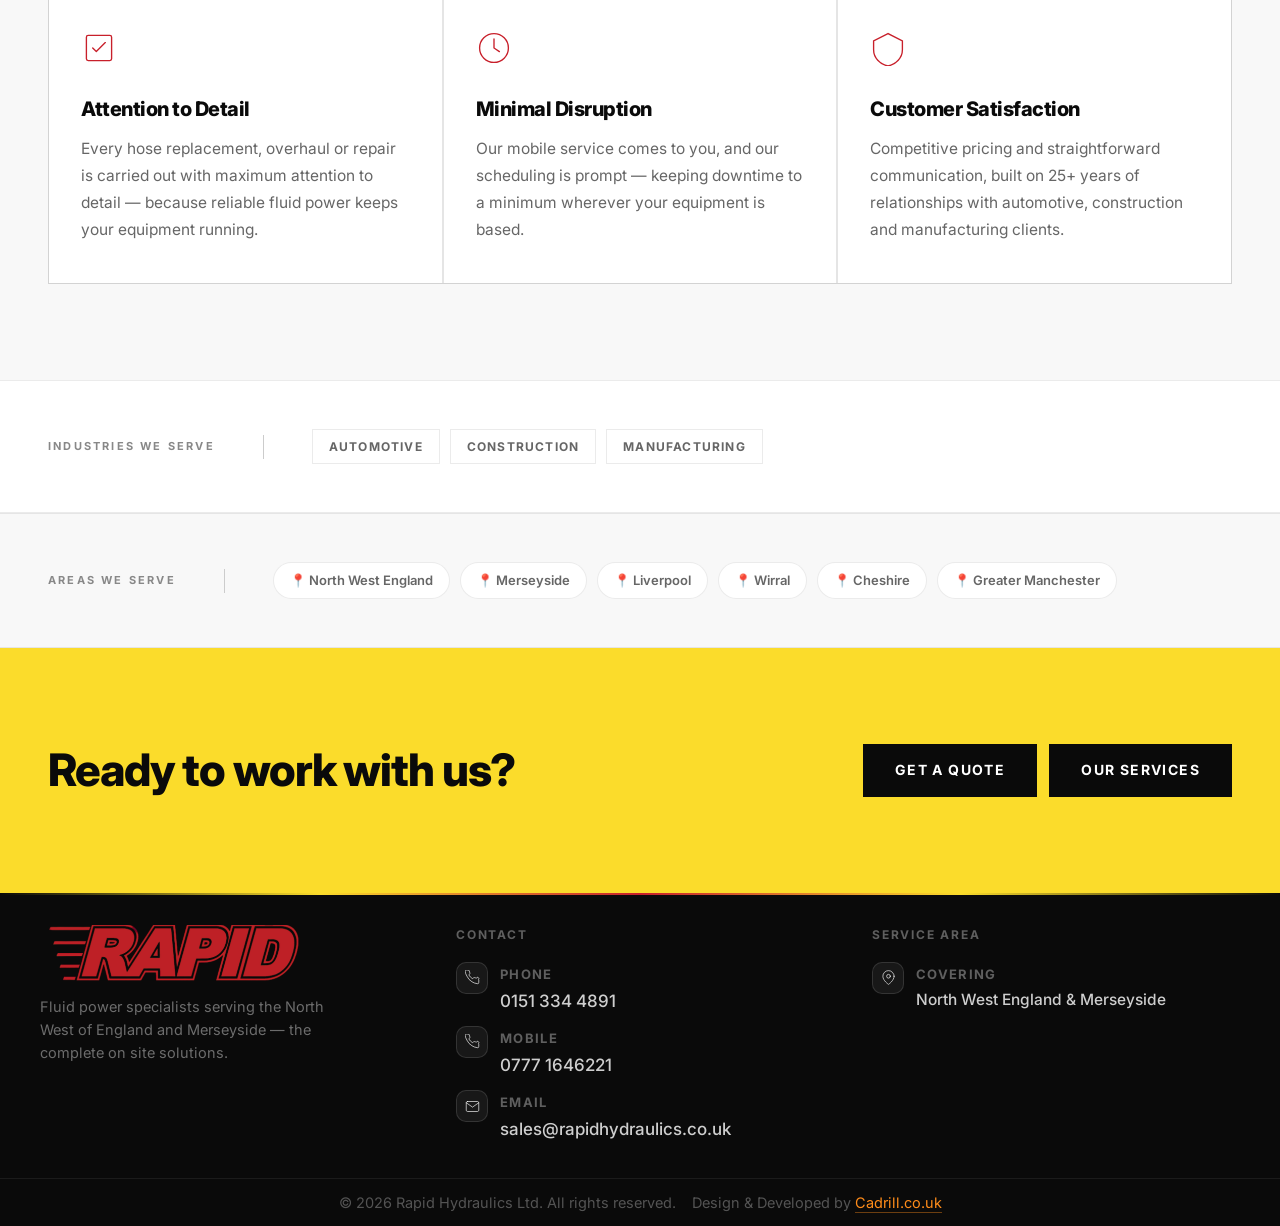
==== commit cee05d41: "Remove all pneumatic references from the site and quote panel Rapid Hydraulics is hydraulic-only, so" ====
--- a/about.html
+++ b/about.html
@@ -63,7 +63,7 @@
     <div class="container page-hero__inner">
       <span class="eyebrow">Our Story</span>
       <h1 class="page-hero__title">Fluid Power Specialists Serving the North West &amp; Merseyside</h1>
-      <p class="page-hero__sub">Rapid Hydraulics Ltd — 25+ years' experience delivering hydraulic and pneumatic services to automotive, construction and manufacturing clients.</p>
+      <p class="page-hero__sub">Rapid Hydraulics Ltd — 25+ years' experience delivering hydraulic services to automotive, construction and manufacturing clients.</p>
     </div>
   </section>
 
@@ -75,7 +75,7 @@
           <span class="eyebrow">Who We Are</span>
           <h2 class="about-intro__title">The Complete On Site Solutions</h2>
           <p class="about-intro__body">Rapid Hydraulics Ltd is a fluid power specialist with more than 25 years' experience, serving clients across the North West of England and Merseyside.</p>
-          <p class="about-intro__body">We work with automotive, construction and manufacturing businesses, providing mobile hydraulic hose replacement, pump and valve overhaul, pneumatic components, filtration supply, hose and fittings, and general engineering services.</p>
+          <p class="about-intro__body">We work with automotive, construction and manufacturing businesses, providing mobile hydraulic hose replacement, pump and valve overhaul, filtration supply, hose and fittings, and general engineering services.</p>
           <p class="about-intro__body">Every job — from a single mobile hose callout to an ongoing fluid management program — is carried out with maximum attention to detail and minimal disruption to your operation.</p>
           <p class="about-intro__body">Prompt scheduling, competitive pricing and customer satisfaction are what we build our reputation on.</p>
         </div>
@@ -85,7 +85,7 @@
             <div class="about-mini-stat__label">Years Experience</div>
           </div>
           <div class="about-mini-stat">
-            <div class="about-mini-stat__num">8</div>
+            <div class="about-mini-stat__num">7</div>
             <div class="about-mini-stat__label">Core Services</div>
           </div>
           <div class="about-mini-stat">
--- a/css/style.css
+++ b/css/style.css
@@ -20,8 +20,11 @@
   --white:   #ffffff;
   --border:  rgba(0,0,0,0.08);
   --border-s: rgba(0,0,0,0.05);
-  --primary:      #c8202b;
-  --primary-dark: #8f1620;
+  --primary:      #fbdc2b;
+  --primary-dark: #d4b400;
+  --primary-ink:  #0a0a0a;
+  --accent:       #c8202b;
+  --accent-dark:  #8f1620;
 }
 
 html { scroll-behavior: smooth; }
@@ -85,7 +88,9 @@
   color: var(--black);
   border: 1.5px solid rgba(0,0,0,0.2);
 }
-.btn--ghost:hover { border-color: var(--primary); color: var(--primary); background: rgba(200,32,43,0.04); }
+.btn--ghost:hover { border-color: var(--primary); color: var(--accent); background: rgba(251,220,43,0.1); }
+.btn--yellow { background: var(--primary); color: var(--primary-ink); }
+.btn--yellow:hover { background: var(--primary-dark); transform: translateY(-1px); }
 .btn--dark {
   background: var(--black);
   color: var(--white);
@@ -112,6 +117,13 @@
   z-index: 100;
   width: 100%;
 }
+.header::before {
+  content: '';
+  position: absolute;
+  top: 0; left: 0; right: 0;
+  height: 3px;
+  background: var(--primary);
+}
 .header__inner {
   max-width: 1280px;
   margin: 0 auto;
@@ -133,7 +145,7 @@
   font-size: 24px;
   font-weight: 800;
   letter-spacing: -0.02em;
-  color: var(--primary);
+  color: var(--accent);
   white-space: nowrap;
 }
 .nav { flex: 1; display: flex; justify-content: center; }
@@ -169,9 +181,9 @@
   border-radius: 2px;
   transition: transform 0.25s cubic-bezier(0.4,0,0.2,1);
 }
-.nav__link:hover { color: var(--primary); }
+.nav__link:hover { color: var(--accent); }
 .nav__link:hover::after { transform: translateX(-50%) scaleX(1); }
-.nav__link--active { color: var(--primary); }
+.nav__link--active { color: var(--accent); }
 .nav__link--active::after { transform: translateX(-50%) scaleX(1); }
 
 .header__actions {
@@ -183,7 +195,7 @@
 .header__phone {
   font-size: 15.5px;
   font-weight: 700;
-  color: var(--primary);
+  color: var(--accent);
   text-decoration: none;
   border: 2px solid var(--primary);
   padding: 9px 18px;
@@ -192,12 +204,12 @@
 }
 .header__phone:hover {
   background: var(--primary);
-  color: #ffffff;
+  color: var(--primary-ink);
 }
 .header__cta {
   font-size: 15.5px;
   font-weight: 700;
-  color: #ffffff;
+  color: var(--primary-ink);
   background: var(--primary);
   padding: 9px 20px;
   border-radius: 8px;
@@ -208,7 +220,7 @@
 .header__cta:hover {
   background: var(--primary-dark);
   transform: translateY(-1px);
-  box-shadow: 0 6px 18px rgba(200,32,43,0.3);
+  box-shadow: 0 6px 18px rgba(212,180,0,0.35);
 }
 
 .header__burger {
@@ -526,7 +538,7 @@
   transition: color 0.2s;
 }
 .section-head__link::after { content: '→'; font-size: 16px; }
-.section-head__link:hover { color: var(--primary); }
+.section-head__link:hover { color: var(--accent); }
 
 .services-grid {
   display: grid;
@@ -603,7 +615,73 @@
   transition: transform 0.25s, color 0.25s;
   display: inline-block;
 }
-.svc-card:hover .svc-card__arrow { transform: translateX(6px); color: var(--primary); }
+.svc-card:hover .svc-card__arrow { transform: translateX(6px); color: var(--accent); }
+
+/* ======================================
+   FEATURE PANELS (full-bleed 3-up band)
+   ====================================== */
+
+.feature-panels {
+  display: flex;
+  width: 100%;
+}
+.feature-panel {
+  position: relative;
+  flex: 1 1 0;
+  min-width: 0;
+  display: flex;
+  align-items: center;
+  min-height: 340px;
+  padding: 40px 70px;
+  text-decoration: none;
+  cursor: pointer;
+  transition: filter 0.25s;
+}
+.feature-panel:hover { filter: brightness(1.08); }
+.feature-panel--red { background: var(--accent); color: #ffffff; }
+.feature-panel--yellow { background: var(--primary); color: var(--primary-ink); }
+
+/* Diagonal seams: each panel after the first overlaps the previous
+   by --seam and is clipped so the cut edges line up continuously. */
+.feature-panel:nth-child(1) {
+  clip-path: polygon(0 0, 100% 0, calc(100% - var(--seam)) 100%, 0 100%);
+  z-index: 1;
+}
+.feature-panel:nth-child(2) {
+  margin-left: calc(var(--seam) * -1);
+  padding-left: calc(70px + var(--seam));
+  clip-path: polygon(var(--seam) 0, 100% 0, calc(100% - var(--seam)) 100%, 0 100%);
+  z-index: 2;
+}
+.feature-panel:nth-child(3) {
+  margin-left: calc(var(--seam) * -1);
+  padding-left: calc(70px + var(--seam));
+  clip-path: polygon(var(--seam) 0, 100% 0, 100% 100%, 0 100%);
+  z-index: 3;
+}
+.feature-panels { --seam: 70px; }
+
+.feature-panel__title {
+  font-size: 26px; font-weight: 800;
+  letter-spacing: -0.02em;
+  margin-bottom: 10px;
+}
+.feature-panel__desc {
+  font-size: 15px; line-height: 1.6;
+  opacity: 0.8;
+  margin-bottom: 18px;
+}
+.feature-panel__arrow {
+  font-size: 22px; font-weight: 700;
+  display: inline-block;
+  transition: transform 0.25s;
+}
+.feature-panel:hover .feature-panel__arrow { transform: translateX(8px); }
+
+@media (max-width: 900px) {
+  .feature-panels { flex-direction: column; --seam: 0px; }
+  .feature-panel { min-height: 220px; padding: 40px !important; margin-left: 0 !important; clip-path: none !important; }
+}
 
 /* ======================================
    PROCESS STRIP
@@ -811,7 +889,7 @@
 }
 .about-stat__num {
   font-size: 44px; font-weight: 800;
-  color: var(--primary);
+  color: var(--accent);
   letter-spacing: -0.04em; line-height: 1; margin-bottom: 6px;
 }
 .about-stat__label {
@@ -853,7 +931,7 @@
   color: var(--grey-6);
   transition: color 0.2s;
 }
-.industry-item:hover .industry-item__name { color: var(--primary); }
+.industry-item:hover .industry-item__name { color: var(--accent); }
 
 /* ======================================
    CERTIFICATIONS
@@ -887,7 +965,7 @@
   text-transform: uppercase;
   transition: border-color 0.2s, color 0.2s;
 }
-.cert-badge:hover { border-color: var(--primary); color: var(--primary); }
+.cert-badge:hover { border-color: var(--primary); color: var(--accent); }
 
 /* ======================================
    AREAS STRIP (about page)
@@ -922,7 +1000,7 @@
   color: var(--grey-5);
   transition: border-color 0.2s, color 0.2s;
 }
-.area-badge:hover { border-color: var(--primary); color: var(--primary); }
+.area-badge:hover { border-color: var(--primary); color: var(--accent); }
 
 /* ======================================
    CTA BAND
@@ -938,7 +1016,7 @@
 }
 .cta-band__title {
   font-size: clamp(28px, 3.5vw, 46px);
-  font-weight: 800; color: #ffffff;
+  font-weight: 800; color: var(--primary-ink);
   max-width: 560px;
   letter-spacing: -0.025em; line-height: 1.1;
 }
@@ -960,7 +1038,7 @@
   position: absolute;
   top: 0; left: 0; right: 0;
   height: 2px;
-  background: linear-gradient(90deg, transparent, var(--primary), transparent);
+  background: linear-gradient(90deg, transparent, var(--primary), var(--accent), var(--primary), transparent);
 }
 
 .footer__inner {
@@ -1249,7 +1327,7 @@
 .svc-detail--reverse .svc-detail__inner { direction: rtl; }
 .svc-detail--reverse .svc-detail__inner > * { direction: ltr; }
 .svc-detail--text-only .svc-detail__inner { grid-template-columns: 1fr; max-width: 720px; }
-.svc-detail__num { font-size: 90px; font-weight: 800; color: rgba(200,32,43,0.06); line-height: 1; margin-bottom: -24px; }
+.svc-detail__num { font-size: 90px; font-weight: 800; color: rgba(212,180,0,0.1); line-height: 1; margin-bottom: -24px; }
 .svc-detail__tag { font-size: 12px; font-weight: 700; letter-spacing: 0.2em; text-transform: uppercase; color: var(--grey-4); margin-bottom: 16px; display: block; margin-top: 8px; }
 .svc-detail__title { font-size: 36px; font-weight: 800; color: var(--black); margin-bottom: 24px; }
 .svc-detail__body { font-size: 16.5px; color: var(--grey-5); line-height: 1.85; margin-bottom: 20px; }
@@ -1357,14 +1435,14 @@
 .about-intro__body { font-size: 16.5px; color: var(--grey-5); line-height: 1.85; margin-bottom: 18px; }
 .about-mini-stats { display: grid; grid-template-columns: 1fr 1fr; gap: 2px; background: var(--border); border: 1px solid var(--border); }
 .about-mini-stat { background: var(--white); padding: 32px 24px; }
-.about-mini-stat__num { font-size: 40px; font-weight: 800; color: var(--primary); letter-spacing: -0.04em; line-height: 1; margin-bottom: 6px; }
+.about-mini-stat__num { font-size: 40px; font-weight: 800; color: var(--accent); letter-spacing: -0.04em; line-height: 1; margin-bottom: 6px; }
 .about-mini-stat__label { font-size: 12px; font-weight: 600; letter-spacing: 0.12em; text-transform: uppercase; color: var(--grey-4); }
 
 .values-section { background: var(--grey-0); padding: 96px 0; border-top: 1px solid var(--border); }
 .values-grid { display: grid; grid-template-columns: repeat(3, 1fr); gap: 2px; background: var(--border); border: 1px solid var(--border); margin-top: 56px; }
 .value-card { background: var(--white); padding: 40px 32px; transition: background 0.2s; }
 .value-card:hover { background: var(--grey-1); }
-.value-card__icon { width: 36px; height: 36px; margin-bottom: 24px; color: var(--primary); }
+.value-card__icon { width: 36px; height: 36px; margin-bottom: 24px; color: var(--accent); }
 .value-card__title { font-size: 20px; font-weight: 800; color: var(--black); margin-bottom: 14px; }
 .value-card__body { font-size: 15.5px; color: var(--grey-5); line-height: 1.75; }
 
@@ -1415,7 +1493,7 @@
 .form-group textarea:focus { border-color: var(--primary); background: var(--white); }
 .form-group textarea { resize: vertical; min-height: 140px; }
 .form-group select { background-image: url("data:image/svg+xml,%3Csvg xmlns='http://www.w3.org/2000/svg' width='12' height='8' viewBox='0 0 12 8'%3E%3Cpath d='M1 1l5 5 5-5' stroke='%23888' stroke-width='1.5' fill='none'/%3E%3C/svg%3E"); background-repeat: no-repeat; background-position: right 16px center; background-color: var(--grey-0); padding-right: 40px; cursor: pointer; }
-.form-submit { width: 100%; padding: 16px; background: var(--primary); color: #ffffff; font-size: 13px; font-weight: 700; letter-spacing: 0.12em; text-transform: uppercase; border: none; cursor: pointer; margin-top: 8px; transition: background 0.2s; }
+.form-submit { width: 100%; padding: 16px; background: var(--primary); color: var(--primary-ink); font-size: 13px; font-weight: 700; letter-spacing: 0.12em; text-transform: uppercase; border: none; cursor: pointer; margin-top: 8px; transition: background 0.2s; }
 .form-submit:hover { background: var(--primary-dark); }
 .form-note { font-size: 13px; color: var(--grey-4); margin-top: 14px; line-height: 1.6; }
 .form-success { display: none; padding: 20px 24px; background: var(--grey-0); border: 1px solid var(--border); font-size: 16px; color: var(--grey-6); margin-top: 16px; }
@@ -1428,12 +1506,12 @@
 .ci-item__label { font-size: 11px; font-weight: 700; letter-spacing: 0.12em; text-transform: uppercase; color: var(--grey-4); margin-bottom: 5px; }
 .ci-item__val { font-size: 15.5px; color: var(--grey-6); line-height: 1.5; }
 .ci-item__val a { color: var(--grey-6); text-decoration: none; transition: color 0.2s; }
-.ci-item__val a:hover { color: var(--primary); }
+.ci-item__val a:hover { color: var(--accent); }
 
 .emergency-box { background: var(--primary); padding: 28px 32px; margin-top: 2px; }
-.emergency-box__label { font-size: 11px; font-weight: 700; letter-spacing: 0.15em; text-transform: uppercase; color: rgba(255,255,255,0.35); margin-bottom: 8px; }
-.emergency-box__text { font-size: 15px; color: rgba(255,255,255,0.5); line-height: 1.6; margin-bottom: 14px; }
-.emergency-box__num { font-size: 24px; font-weight: 800; color: #ffffff; }
+.emergency-box__label { font-size: 11px; font-weight: 700; letter-spacing: 0.15em; text-transform: uppercase; color: rgba(10,10,10,0.55); margin-bottom: 8px; }
+.emergency-box__text { font-size: 15px; color: rgba(10,10,10,0.72); line-height: 1.6; margin-bottom: 14px; }
+.emergency-box__num { font-size: 24px; font-weight: 800; color: #0a0a0a; }
 
 /* ======================================
    MOBILE NAV DRAWER
@@ -1490,10 +1568,10 @@
   justify-content: space-between;
 }
 .mobile-nav__link::after { content: '→'; font-size: 17px; color: var(--grey-3); transition: color 0.2s; }
-.mobile-nav__link:hover { color: var(--primary); background: var(--grey-0); }
-.mobile-nav__link:hover::after { color: var(--primary); }
-.mobile-nav__link--active { color: var(--primary); }
-.mobile-nav__link--active::after { color: var(--primary); }
+.mobile-nav__link:hover { color: var(--accent); background: var(--grey-0); }
+.mobile-nav__link:hover::after { color: var(--accent); }
+.mobile-nav__link--active { color: var(--accent); }
+.mobile-nav__link--active::after { color: var(--accent); }
 .mobile-nav__footer {
   padding: 20px 24px 36px;
   display: flex;
@@ -1511,11 +1589,11 @@
   border-radius: 8px;
   font-size: 17px;
   font-weight: 700;
-  color: var(--primary);
+  color: var(--accent);
   text-decoration: none;
   transition: background 0.2s, color 0.2s;
 }
-.mobile-nav__phone:hover { background: var(--primary); color: #ffffff; }
+.mobile-nav__phone:hover { background: var(--primary); color: var(--primary-ink); }
 .mobile-nav__cta {
   display: flex;
   align-items: center;
@@ -1525,7 +1603,7 @@
   border-radius: 8px;
   font-size: 17px;
   font-weight: 700;
-  color: #ffffff;
+  color: var(--primary-ink);
   text-decoration: none;
   transition: background 0.2s;
 }
@@ -1692,9 +1770,7 @@
   .hero__stats { grid-template-columns: 1fr 1fr; }
   .svc-card__body { padding: 20px 16px 24px; }
   .rh-hero { padding: 140px 0 56px; }
-  .rh-hero__inner { grid-template-columns: 1fr; gap: 36px; }
   .rh-hero__stats { grid-template-columns: 1fr 1fr; }
-  .rh-hero__panel { min-height: 220px; }
   .footer__inner--simple { grid-template-columns: 1fr; }
 }
 
@@ -1707,123 +1783,209 @@
    ====================================== */
 
 .rh-hero {
-  background: var(--black);
-  padding: 176px 0 96px;
+  background: var(--primary);
   position: relative;
   overflow: hidden;
-  border-bottom: 1px solid rgba(255,255,255,0.08);
-}
-.rh-hero::before {
-  content: '';
-  position: absolute; inset: 0;
-  background-image:
-    linear-gradient(rgba(255,255,255,0.05) 1px, transparent 1px),
-    linear-gradient(90deg, rgba(255,255,255,0.05) 1px, transparent 1px);
-  background-size: 44px 44px;
-  -webkit-mask-image: radial-gradient(ellipse 90% 80% at 30% 30%, black 40%, transparent 90%);
-  mask-image: radial-gradient(ellipse 90% 80% at 30% 30%, black 40%, transparent 90%);
-}
-.rh-hero::after {
+  border-bottom: 1px solid rgba(10,10,10,0.1);
+  min-height: max(640px, calc(100vh - 88px));
+}
+.rh-hero__inner {
+  position: absolute;
+  inset: 100px 0 60px;
+  z-index: 1;
+}
+.rh-hero__content {
+  position: relative;
+  height: 100%;
+  max-width: 620px;
+  display: flex;
+  flex-direction: column;
+}
+.rh-hero__image-wrap {
+  position: absolute;
+  right: 0;
+  top: 50%;
+  transform: translateY(-50%);
+  width: 52vw;
+  max-width: 820px;
+  min-width: 340px;
+  display: flex;
+  align-items: center;
+  z-index: 0;
+}
+.rh-hero__image {
+  width: 100%;
+  height: auto;
+  max-width: none;
+  filter: drop-shadow(0 30px 40px rgba(10,10,10,0.35));
+}
+.rh-hero__caption { flex: 0 0 auto; }
+.rh-hero__panel-slot { flex: 1 1 auto; display: flex; align-items: center; min-height: 0; }
+.rh-hero__eyebrow {
+  font-size: 12px; font-weight: 700;
+  letter-spacing: 0.18em; text-transform: uppercase;
+  color: var(--accent);
+  margin-bottom: 10px;
+  display: block;
+}
+.rh-hero__title {
+  font-size: clamp(30px, 3vw, 44px);
+  font-weight: 800; color: var(--primary-ink);
+  letter-spacing: -0.03em; line-height: 1.1;
+  margin-bottom: 12px;
+}
+.rh-hero__title span { color: var(--accent); }
+br.mobile-break { display: none; }
+.rh-hero__body {
+  font-size: 15px; line-height: 1.6;
+  color: rgba(10,10,10,0.72);
+}
+
+/* ── Hero quote panel ── */
+.qp-card {
+  position: relative;
+  background: #ffffff;
+  border-radius: 20px;
+  padding: 34px 36px;
+  max-width: 560px;
+  width: 100%;
+  box-shadow: 0 30px 60px rgba(10,10,10,0.28), 0 0 0 1px rgba(10,10,10,0.04);
+  overflow: hidden;
+}
+.qp-card::before {
   content: '';
   position: absolute;
-  right: -12%; top: -18%;
-  width: 60%; height: 140%;
-  background: radial-gradient(ellipse at center, rgba(200,32,43,0.28) 0%, rgba(200,32,43,0) 68%);
-  pointer-events: none;
-}
-.rh-hero__inner {
-  position: relative; z-index: 1;
+  top: 0; left: 0; right: 0;
+  height: 5px;
+  background: linear-gradient(90deg, var(--accent), var(--primary));
+}
+.qp-card__head { margin-bottom: 22px; }
+.qp-card__title {
+  font-size: 28px; font-weight: 800;
+  color: var(--black);
+  letter-spacing: -0.02em;
+  margin-bottom: 8px;
+}
+.qp-card__title span { color: var(--accent); font-style: italic; }
+.qp-card__sub {
+  font-size: 12.5px; font-weight: 700;
+  letter-spacing: 0.09em; text-transform: uppercase;
+  color: var(--grey-4);
+}
+.qp-card__sub span { color: var(--accent); }
+
+.qp-chips {
   display: grid;
-  grid-template-columns: 1.15fr 0.85fr;
-  gap: 56px;
-  align-items: center;
-}
-.rh-hero__eyebrow {
-  font-size: 13px; font-weight: 700;
-  letter-spacing: 0.2em; text-transform: uppercase;
-  color: var(--primary);
+  grid-template-columns: repeat(4, 1fr);
+  gap: 10px;
   margin-bottom: 20px;
-  display: block;
-}
-.rh-hero__title {
-  font-size: clamp(38px, 5vw, 64px);
-  font-weight: 800; color: #ffffff;
-  letter-spacing: -0.03em; line-height: 1.08;
-  margin-bottom: 22px;
-}
-.rh-hero__title span { color: var(--primary); }
-.rh-hero__body {
-  font-size: 17.5px; line-height: 1.8;
-  color: rgba(255,255,255,0.68);
-  max-width: 520px;
-  margin-bottom: 32px;
-}
+}
+.qp-chip {
+  display: flex;
+  flex-direction: column;
+  align-items: center;
+  justify-content: center;
+  gap: 8px;
+  padding: 16px 8px;
+  border: 1.5px solid var(--border);
+  border-radius: 12px;
+  background: var(--grey-0);
+  cursor: pointer;
+  transition: border-color 0.2s, background 0.2s, color 0.2s;
+  font-size: 11.5px;
+  font-weight: 700;
+  color: var(--grey-6);
+  text-align: center;
+  line-height: 1.25;
+  font-family: inherit;
+}
+.qp-chip svg { width: 22px; height: 22px; color: var(--grey-4); transition: color 0.2s; }
+.qp-chip:hover { border-color: rgba(200,32,43,0.35); }
+.qp-chip.is-active { border-color: var(--accent); background: rgba(200,32,43,0.06); color: var(--accent); }
+.qp-chip.is-active svg { color: var(--accent); }
+
+.qp-row { display: flex; gap: 12px; margin-bottom: 12px; }
+.qp-row input,
+.qp-card textarea {
+  width: 100%;
+  padding: 13px 16px;
+  border: 1.5px solid var(--border);
+  border-radius: 10px;
+  font-family: inherit;
+  font-size: 14.5px;
+  color: var(--black);
+  background: var(--grey-0);
+  transition: border-color 0.2s, background 0.2s;
+}
+.qp-row input:focus,
+.qp-card textarea:focus {
+  outline: none;
+  border-color: var(--accent);
+  background: #ffffff;
+}
+.qp-card textarea { min-height: 76px; resize: vertical; margin-bottom: 18px; }
+.qp-submit {
+  width: 100%;
+  display: flex; align-items: center; justify-content: center; gap: 8px;
+  padding: 16px;
+  background: var(--accent);
+  color: #ffffff;
+  border: none;
+  border-radius: 10px;
+  font-size: 13.5px; font-weight: 700;
+  letter-spacing: 0.08em; text-transform: uppercase;
+  cursor: pointer;
+  transition: background 0.2s;
+}
+.qp-submit:hover { background: var(--accent-dark); }
+.qp-submit svg { width: 16px; height: 16px; }
+.qp-note {
+  font-size: 12px; color: var(--grey-4);
+  text-align: center; margin-top: 14px; line-height: 1.5;
+}
+.qp-success {
+  display: none;
+  text-align: center;
+  padding: 20px 8px;
+  font-size: 15px; font-weight: 600;
+  color: var(--grey-6);
+  line-height: 1.6;
+}
+
 .rh-hero__actions { display: flex; gap: 12px; margin-bottom: 48px; flex-wrap: wrap; }
 .rh-hero__stats {
   display: grid;
   grid-template-columns: repeat(3, 1fr);
-  border-top: 1px solid rgba(255,255,255,0.14);
+  border-top: 1px solid rgba(10,10,10,0.16);
   padding-top: 0;
   max-width: 520px;
 }
-.rh-hero__stat { padding: 22px 16px 0 0; border-right: 1px solid rgba(255,255,255,0.14); }
+.rh-hero__stat { padding: 22px 16px 0 0; border-right: 1px solid rgba(10,10,10,0.16); }
 .rh-hero__stat:last-child { border-right: none; }
-.rh-hero__stat-num { font-size: 28px; font-weight: 800; color: var(--primary); letter-spacing: -0.03em; line-height: 1; margin-bottom: 6px; }
-.rh-hero__stat-label { font-size: 11.5px; font-weight: 600; letter-spacing: 0.1em; text-transform: uppercase; color: rgba(255,255,255,0.5); }
-
-.rh-hero__panel {
-  position: relative;
-  min-height: 360px;
-  border-radius: 16px;
-  overflow: hidden;
-  background: linear-gradient(155deg, #171717 0%, #0a0a0a 100%);
-  border: 1px solid rgba(255,255,255,0.1);
-  box-shadow: 0 30px 70px rgba(0,0,0,0.55);
-  display: flex;
-  align-items: center;
-  justify-content: center;
-  padding: 40px;
-}
-.rh-hero__panel::before {
-  content: '';
-  position: absolute; inset: 0;
-  background-image:
-    linear-gradient(rgba(255,255,255,0.05) 1px, transparent 1px),
-    linear-gradient(90deg, rgba(255,255,255,0.05) 1px, transparent 1px);
-  background-size: 30px 30px;
-}
-.rh-hero__panel-content { position: relative; z-index: 1; text-align: center; }
-.rh-hero__panel-list { list-style: none; display: flex; flex-direction: column; gap: 14px; }
-.rh-hero__panel-list li {
-  display: flex; align-items: center; gap: 12px;
-  font-size: 15px; font-weight: 600;
-  color: rgba(255,255,255,0.82);
-  background: rgba(255,255,255,0.04);
-  border: 1px solid rgba(255,255,255,0.08);
-  border-radius: 10px;
-  padding: 13px 18px;
-  text-align: left;
-}
-.rh-hero__panel-list li::before {
-  content: '';
-  flex-shrink: 0;
-  width: 8px; height: 8px;
-  border-radius: 50%;
-  background: var(--primary);
-}
-.rh-hero__panel-tag {
-  display: block;
-  font-size: 11px; font-weight: 700;
-  letter-spacing: 0.18em; text-transform: uppercase;
-  color: rgba(255,255,255,0.35);
-  margin-bottom: 16px;
-  text-align: left;
-}
+.rh-hero__stat-num { font-size: 28px; font-weight: 800; color: var(--accent); letter-spacing: -0.03em; line-height: 1; margin-bottom: 6px; }
+.rh-hero__stat-label { font-size: 11.5px; font-weight: 600; letter-spacing: 0.1em; text-transform: uppercase; color: rgba(10,10,10,0.6); }
 
 @media (max-width: 1024px) {
-  .rh-hero { padding: 156px 0 72px; }
-  .rh-hero__inner { grid-template-columns: 1fr; gap: 44px; }
-  .rh-hero__panel { min-height: 280px; }
+  .rh-hero { padding: 140px 0 48px; min-height: 0; }
+  .rh-hero__inner { position: static; inset: auto; }
+  .rh-hero__image-wrap {
+    position: static;
+    transform: none;
+    width: calc(100% - 48px);
+    max-width: 460px;
+    min-width: 0;
+    align-items: stretch;
+    margin: 0 auto 32px;
+  }
+  .rh-hero__image { align-self: center; max-width: 100%; }
+  .rh-hero__content { display: block; height: auto; max-width: 100%; }
+  .rh-hero__caption { text-align: center; margin-bottom: 16px; }
+  .rh-hero__title { font-size: 30px; }
+  .rh-hero__eyebrow,
+  .rh-hero__body { max-width: 340px; margin-left: auto; margin-right: auto; }
+  .rh-hero__panel-slot { display: block; }
+  .qp-card { max-width: 460px; margin: 0 auto; }
+  br.mobile-break { display: inline; }
 }
 
 /* ── Simplified footer (no street address known) ── */
@@ -1839,4 +2001,3 @@
 @media (max-width: 1024px) {
   .footer__inner--simple { grid-template-columns: 1fr; }
 }
-}
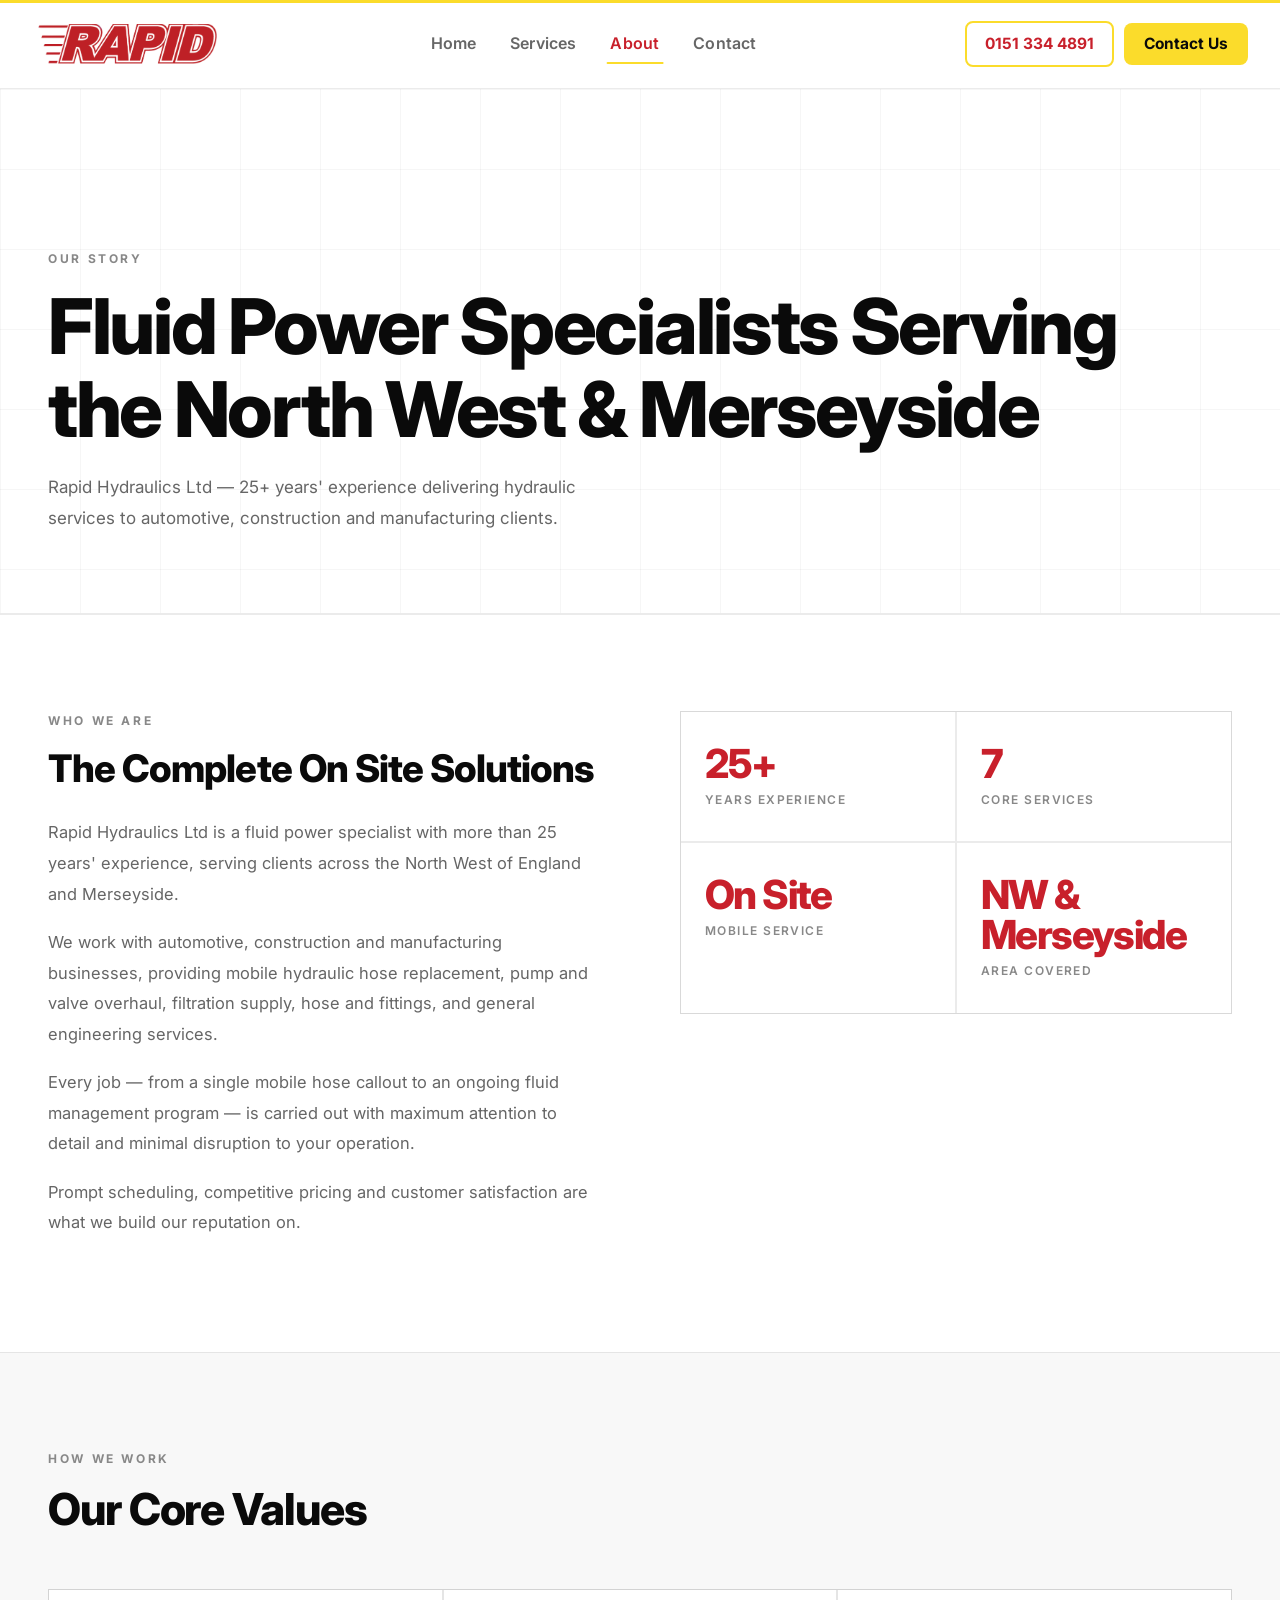
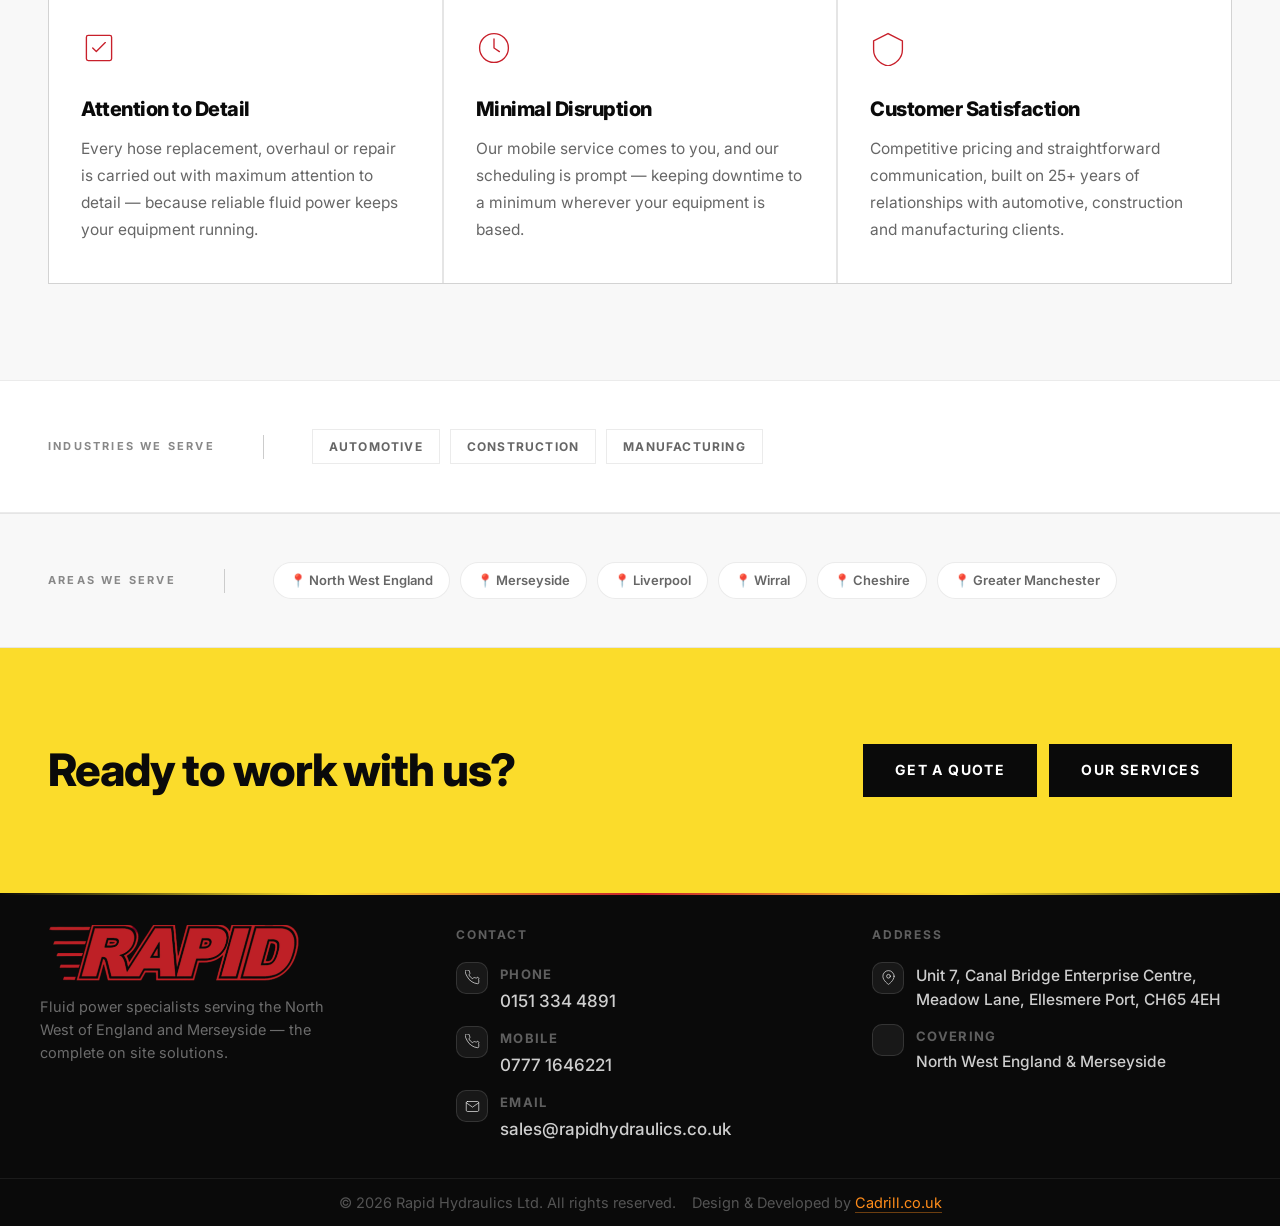
==== commit 715dfb61: "Add street address to the footer site-wide Renames the "Service Area" footer column to "Address" and" ====
--- a/about.html
+++ b/about.html
@@ -215,11 +215,17 @@
         </a>
       </div>
       <div>
-        <p class="footer__col-title">Service Area</p>
+        <p class="footer__col-title">Address</p>
         <div class="footer__contact-item" style="cursor:default;">
           <span class="footer__contact-icon">
             <svg viewBox="0 0 24 24" fill="none" width="15" height="15" stroke="currentColor" stroke-width="1.5" stroke-linecap="round" stroke-linejoin="round"><path d="M21 10c0 7-9 13-9 13S3 17 3 10a9 9 0 1118 0z"/><circle cx="12" cy="10" r="3"/></svg>
           </span>
+          <span class="footer__contact-text">
+            <span class="footer__value" style="font-size:15.5px;">Unit 7, Canal Bridge Enterprise Centre, Meadow Lane, Ellesmere Port, CH65 4EH</span>
+          </span>
+        </div>
+        <div class="footer__contact-item" style="cursor:default;">
+          <span class="footer__contact-icon"></span>
           <span class="footer__contact-text">
             <span class="footer__label">Covering</span>
             <span class="footer__value" style="font-size:15.5px;">North West England &amp; Merseyside</span>
--- a/css/style.css
+++ b/css/style.css
@@ -678,9 +678,54 @@
 }
 .feature-panel:hover .feature-panel__arrow { transform: translateX(8px); }
 
+.feature-panel--hoses { min-height: 520px; overflow: hidden; align-items: flex-start; padding-top: 48px; }
+.feature-panel--hoses .feature-panel__body { position: relative; z-index: 1; max-width: 60%; }
+.feature-panel__image {
+  position: absolute;
+  right: -20px;
+  bottom: 10px;
+  width: 68%;
+  max-width: 560px;
+  height: auto;
+  pointer-events: none;
+  z-index: 0;
+  filter: drop-shadow(0 20px 35px rgba(0,0,0,0.4));
+  transition: transform 0.35s;
+}
+/* Panels 1 & 2 each have a diagonal cut on their right edge, so keep
+   their image clear of the seam instead of bleeding off the edge
+   (only panel 3's right edge is flush and safe to bleed into). */
+.feature-panel:nth-child(2) .feature-panel__image {
+  right: 20px;
+  bottom: 10px;
+  width: 56%;
+  max-width: 420px;
+}
+.feature-panel:nth-child(1) .feature-panel__image {
+  right: 70px;
+  bottom: 10px;
+  width: 42%;
+  max-width: 300px;
+}
+.feature-panel--hoses:hover .feature-panel__image { transform: scale(1.04); }
+
 @media (max-width: 900px) {
   .feature-panels { flex-direction: column; --seam: 0px; }
-  .feature-panel { min-height: 220px; padding: 40px !important; margin-left: 0 !important; clip-path: none !important; }
+  .feature-panel { flex: 1 1 auto; min-height: 220px; padding: 40px !important; margin-left: 0 !important; clip-path: none !important; }
+  .feature-panel--hoses { flex-direction: column; align-items: flex-start; gap: 20px; min-height: 0; }
+  .feature-panel--hoses .feature-panel__body { max-width: 100%; }
+  .feature-panel__image,
+  .feature-panel:nth-child(2) .feature-panel__image {
+    position: static;
+    width: 60%;
+    max-width: 220px;
+    margin: 0 auto;
+  }
+  .feature-panel:nth-child(1) .feature-panel__image {
+    width: 78%;
+    max-width: 290px;
+    margin: 0 auto 0 -12px;
+  }
 }
 
 /* ======================================
@@ -859,10 +904,11 @@
    ====================================== */
 
 .about-section {
-  background: var(--white);
+  background: var(--black);
   padding: 112px 0;
-  border-top: 1px solid var(--border);
-}
+  border-top: 1px solid rgba(255,255,255,0.08);
+}
+.about-section .eyebrow { color: rgba(255,255,255,0.45); }
 .about-section__inner {
   display: grid;
   grid-template-columns: 1fr 1fr;
@@ -870,21 +916,30 @@
 }
 .about-section__title {
   font-size: clamp(32px, 3.5vw, 50px);
-  font-weight: 800; color: var(--black);
+  font-weight: 800; color: #ffffff;
   margin-bottom: 32px; line-height: 1.1;
 }
 .about-section__body {
-  font-size: 17px; color: var(--grey-5);
+  font-size: 17px; color: rgba(255,255,255,0.62);
   line-height: 1.85; margin-bottom: 20px;
 }
 .about-section__cta { margin-top: 36px; }
+.about-section .btn--ghost {
+  color: #ffffff;
+  border-color: rgba(255,255,255,0.25);
+}
+.about-section .btn--ghost:hover {
+  border-color: var(--primary);
+  color: var(--primary);
+  background: rgba(251,220,43,0.1);
+}
 .about-stats {
   display: grid; grid-template-columns: 1fr 1fr;
-  gap: 2px; background: var(--border);
-  border: 1px solid var(--border);
+  gap: 2px; background: rgba(255,255,255,0.1);
+  border: 1px solid rgba(255,255,255,0.1);
 }
 .about-stat {
-  background: var(--white);
+  background: var(--black);
   padding: 32px 28px;
 }
 .about-stat__num {
@@ -895,7 +950,78 @@
 .about-stat__label {
   font-size: 12px; font-weight: 600;
   letter-spacing: 0.12em; text-transform: uppercase;
-  color: var(--grey-4);
+  color: rgba(255,255,255,0.45);
+}
+.about-stats__image {
+  margin-top: 2px;
+  border: 1px solid rgba(255,255,255,0.1);
+  min-height: 380px;
+  display: flex;
+  align-items: center;
+  justify-content: center;
+  padding: 32px;
+}
+.about-stats__image img {
+  max-width: 100%;
+  max-height: 340px;
+  width: auto;
+  height: auto;
+  filter: drop-shadow(0 16px 24px rgba(0,0,0,0.5));
+}
+.product-carousel {
+  width: 100%;
+  background: var(--primary);
+  border-bottom: 1px solid rgba(10,10,10,0.1);
+  position: relative;
+  overflow: hidden;
+  padding: 56px 24px 40px;
+}
+.product-carousel::after {
+  content: '';
+  position: absolute; inset: 0;
+  z-index: 1;
+  pointer-events: none;
+  background: linear-gradient(90deg, var(--primary) 0%, transparent 12%, transparent 88%, var(--primary) 100%);
+}
+.product-carousel__track {
+  position: relative;
+  display: flex;
+  align-items: center;
+  gap: 64px;
+  width: max-content;
+  will-change: transform;
+}
+.product-carousel__item {
+  flex: 0 0 auto;
+  background: none;
+  border: none;
+  cursor: pointer;
+  padding: 0;
+}
+.product-carousel__item img {
+  height: 210px;
+  width: auto;
+  max-width: 220px;
+  object-fit: contain;
+  filter: drop-shadow(0 10px 16px rgba(10,10,10,0.18));
+}
+.product-carousel__caption {
+  position: relative;
+  text-align: center;
+  margin-top: 28px;
+}
+.product-carousel__caption-line {
+  font-size: 18px; font-weight: 800;
+  color: var(--black);
+  letter-spacing: -0.01em;
+}
+.product-carousel__caption-line span { margin: 0 4px; }
+#productCaptionSize { font-weight: 600; color: var(--grey-4); }
+.product-carousel__caption-price {
+  margin-top: 6px;
+  font-size: 26px; font-weight: 900;
+  color: var(--accent);
+  letter-spacing: -0.02em;
 }
 
 /* ======================================
@@ -1646,6 +1772,14 @@
   .header__inner { padding: 0 20px; height: 68px; }
   .header__logo img { height: 44px; }
   .header__logo-text { font-size: 18px; }
+
+  /* Product carousel */
+  .product-carousel { padding: 32px 0 24px; }
+  .product-carousel__track { gap: 32px; }
+  .product-carousel__item img { height: 130px; max-width: 140px; }
+  .product-carousel__caption { padding: 0 16px; }
+  .product-carousel__caption-line { font-size: 15px; }
+  .product-carousel__caption-price { font-size: 22px; }
 
   /* Process strip */
   .process-strip { position: static; top: auto; }
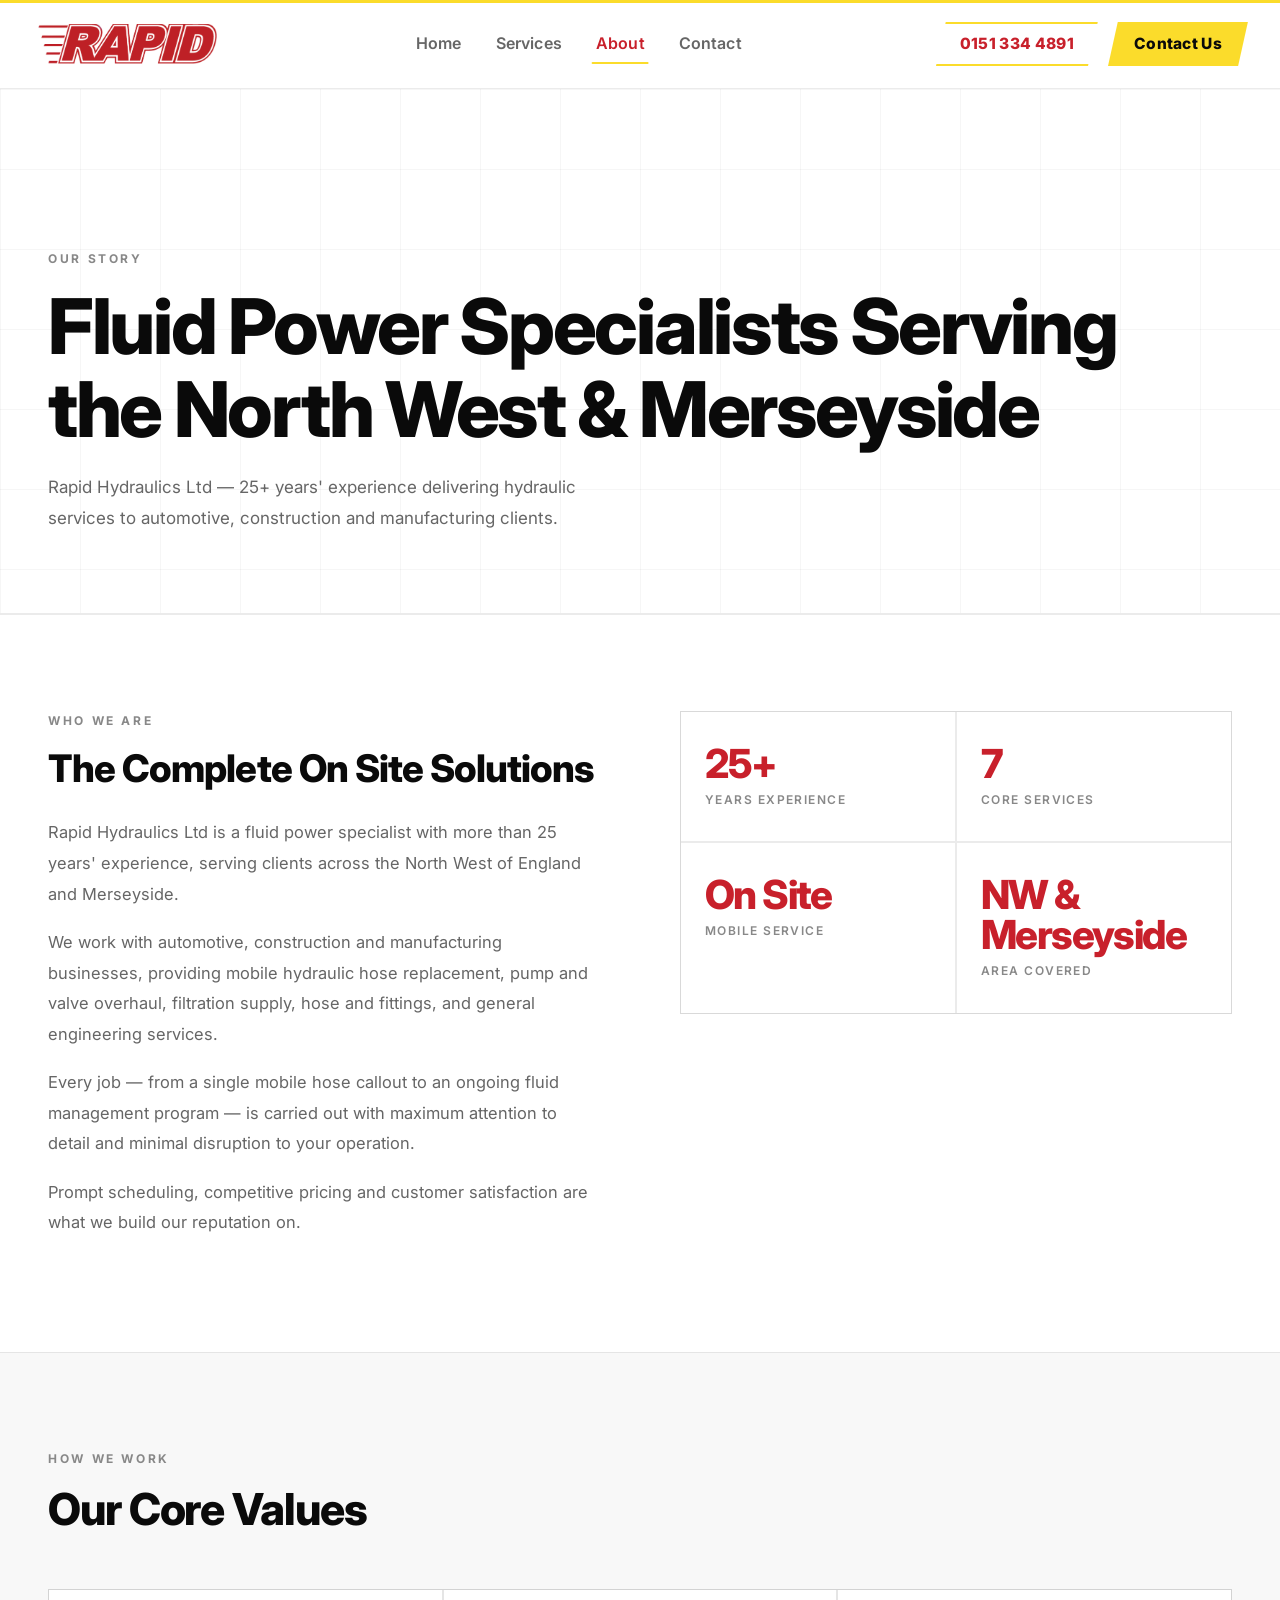
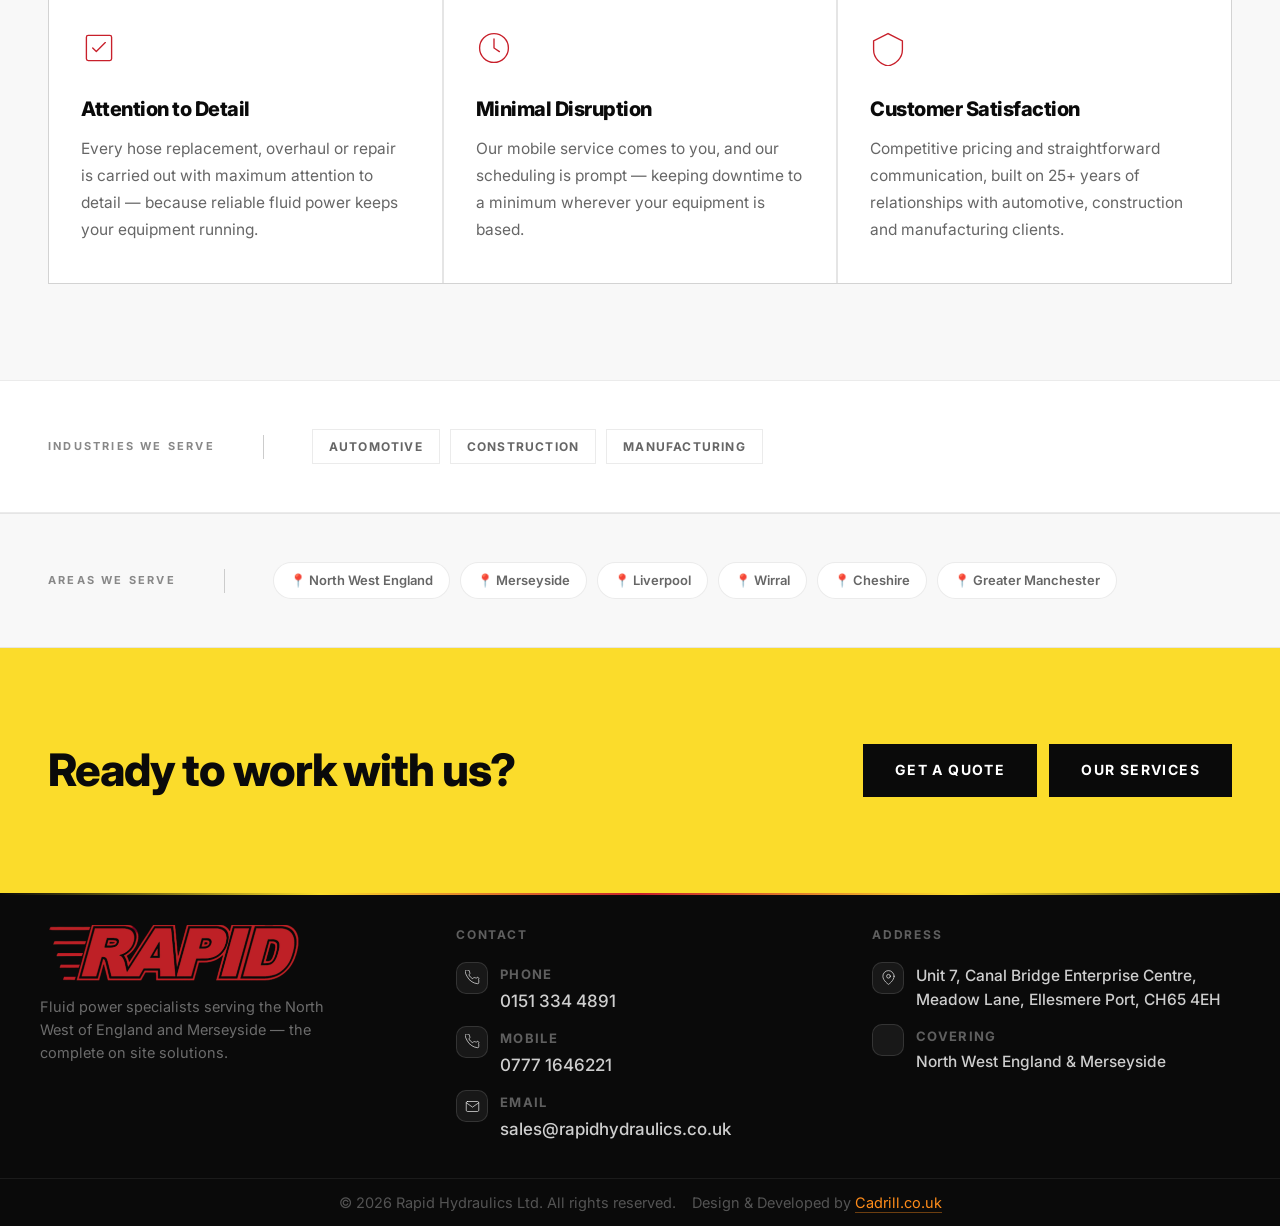
==== commit b76a0356: "Redesign header phone/Contact Us buttons, more modern and creative Phone number now uses an open "br" ====
--- a/about.html
+++ b/about.html
@@ -36,7 +36,7 @@
       </nav>
       <div class="header__actions">
         <a href="tel:+441513344891" class="header__phone">0151 334 4891</a>
-        <a href="contact.html" class="header__cta">Contact Us</a>
+        <a href="contact.html" class="header__cta"><span>Contact Us</span></a>
         <button class="header__burger" aria-label="Menu" onclick="openMobileNav()"><span></span><span></span><span></span></button>
       </div>
     </div>
--- a/css/style.css
+++ b/css/style.css
@@ -193,30 +193,57 @@
   flex-shrink: 0;
 }
 .header__phone {
+  position: relative;
   font-size: 15.5px;
-  font-weight: 700;
+  font-weight: 800;
+  letter-spacing: 0.02em;
   color: var(--accent);
   text-decoration: none;
-  border: 2px solid var(--primary);
-  padding: 9px 18px;
-  border-radius: 8px;
-  transition: background 0.2s, color 0.2s;
-}
-.header__phone:hover {
+  background: transparent;
+  padding: 10px 24px;
+  clip-path: polygon(10px 0, 100% 0, calc(100% - 10px) 100%, 0 100%);
+  transition: color 0.25s;
+}
+.header__phone::before,
+.header__phone::after {
+  content: '';
+  position: absolute;
+  left: 0; right: 0;
+  height: 2px;
   background: var(--primary);
-  color: var(--primary-ink);
-}
+  transition: background 0.25s;
+}
+.header__phone::before { top: 0; }
+.header__phone::after { bottom: 0; }
+.header__phone:hover { color: var(--accent-dark); }
+.header__phone:hover::before,
+.header__phone:hover::after { background: var(--accent); }
 .header__cta {
+  position: relative;
   font-size: 15.5px;
-  font-weight: 700;
+  font-weight: 800;
+  letter-spacing: 0.02em;
   color: var(--primary-ink);
   background: var(--primary);
-  padding: 9px 20px;
-  border-radius: 8px;
+  padding: 10px 26px;
+  clip-path: polygon(10px 0, 100% 0, calc(100% - 10px) 100%, 0 100%);
   text-decoration: none;
-  transition: background 0.2s, transform 0.2s, box-shadow 0.2s;
+  overflow: hidden;
+  transition: color 0.25s;
   white-space: nowrap;
 }
+.header__cta::before {
+  content: '';
+  position: absolute;
+  inset: 0;
+  background: var(--accent);
+  transform: translateX(-100%);
+  transition: transform 0.3s ease;
+  z-index: 0;
+}
+.header__cta:hover { color: #ffffff; }
+.header__cta:hover::before { transform: translateX(0); }
+.header__cta span { position: relative; z-index: 1; }
 .header__cta:hover {
   background: var(--primary-dark);
   transform: translateY(-1px);
@@ -1969,7 +1996,6 @@
   margin-bottom: 12px;
 }
 .rh-hero__title span { color: var(--accent); }
-br.mobile-break { display: none; }
 .rh-hero__body {
   font-size: 15px; line-height: 1.6;
   color: rgba(10,10,10,0.72);
@@ -1983,6 +2009,7 @@
   padding: 34px 36px;
   max-width: 560px;
   width: 100%;
+  margin-top: -36px;
   box-shadow: 0 30px 60px rgba(10,10,10,0.28), 0 0 0 1px rgba(10,10,10,0.04);
   overflow: hidden;
 }
@@ -2119,7 +2146,6 @@
   .rh-hero__body { max-width: 340px; margin-left: auto; margin-right: auto; }
   .rh-hero__panel-slot { display: block; }
   .qp-card { max-width: 460px; margin: 0 auto; }
-  br.mobile-break { display: inline; }
 }
 
 /* ── Simplified footer (no street address known) ── */
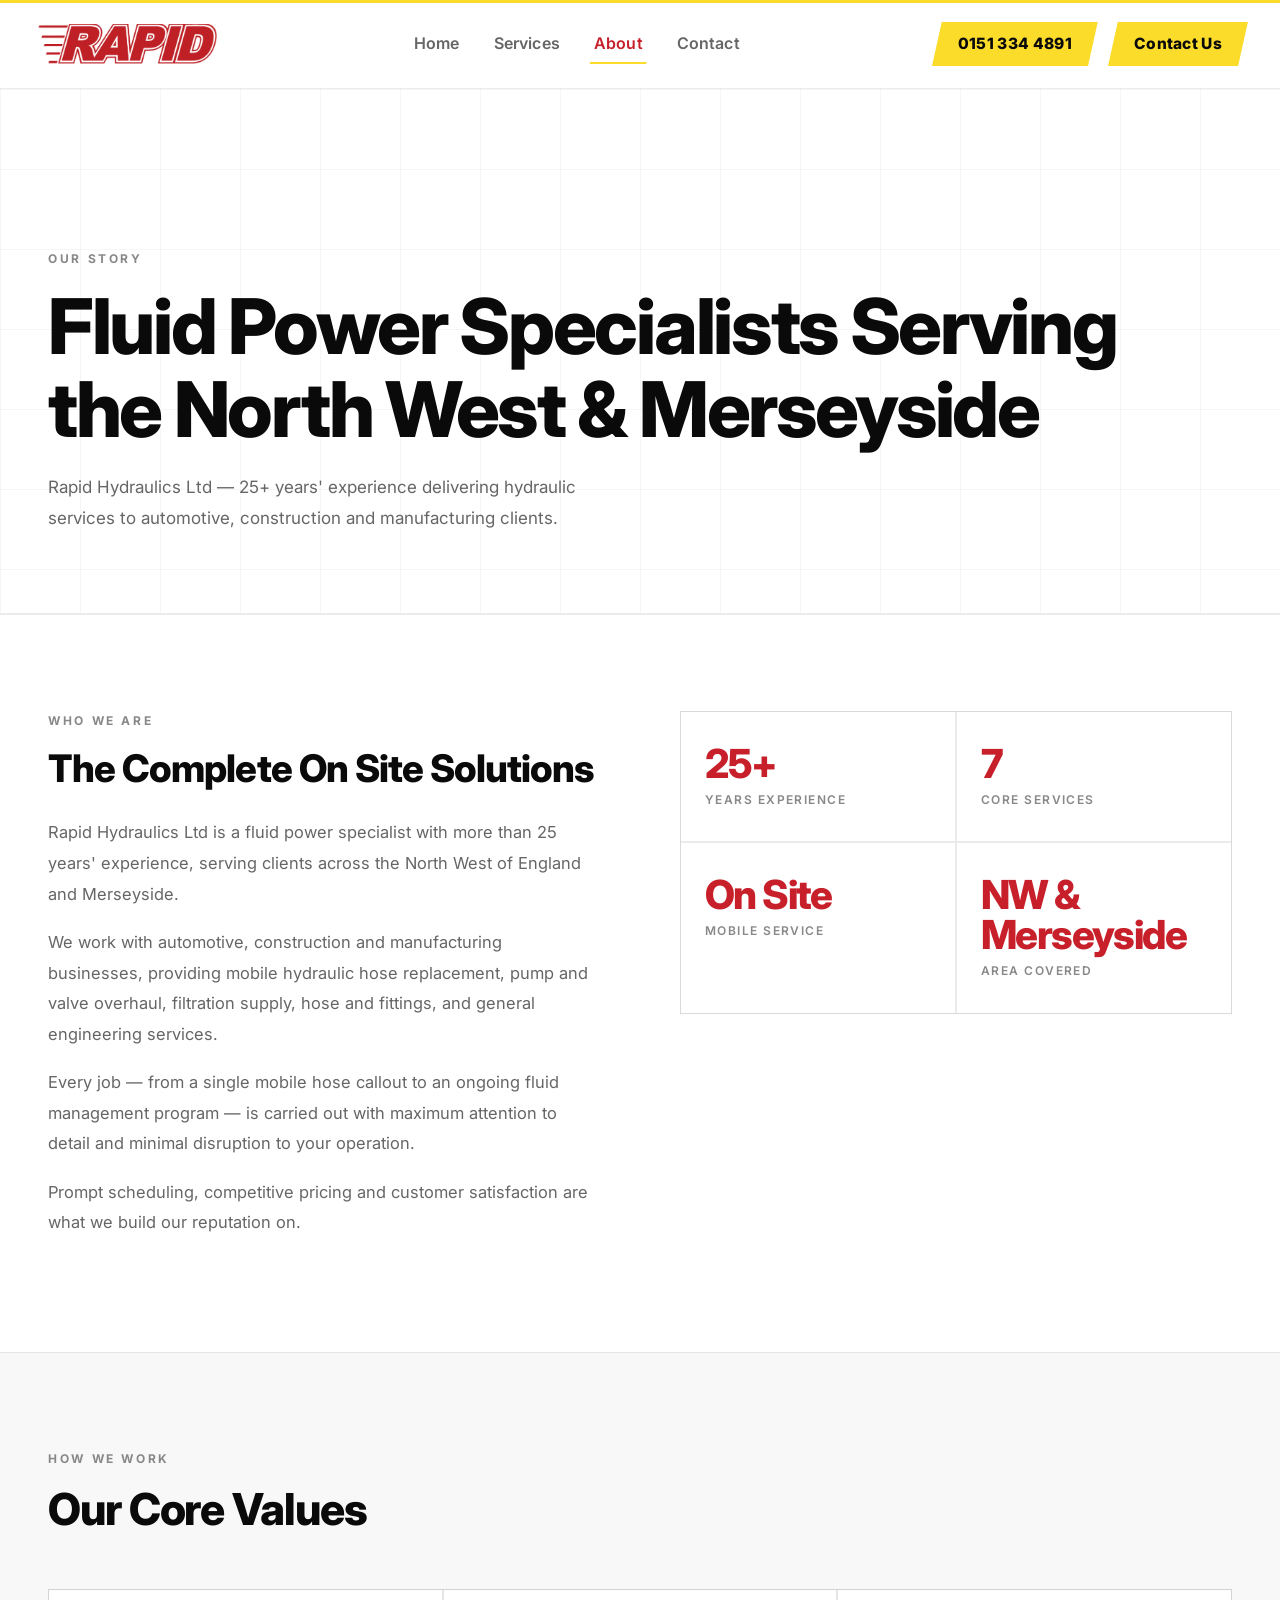
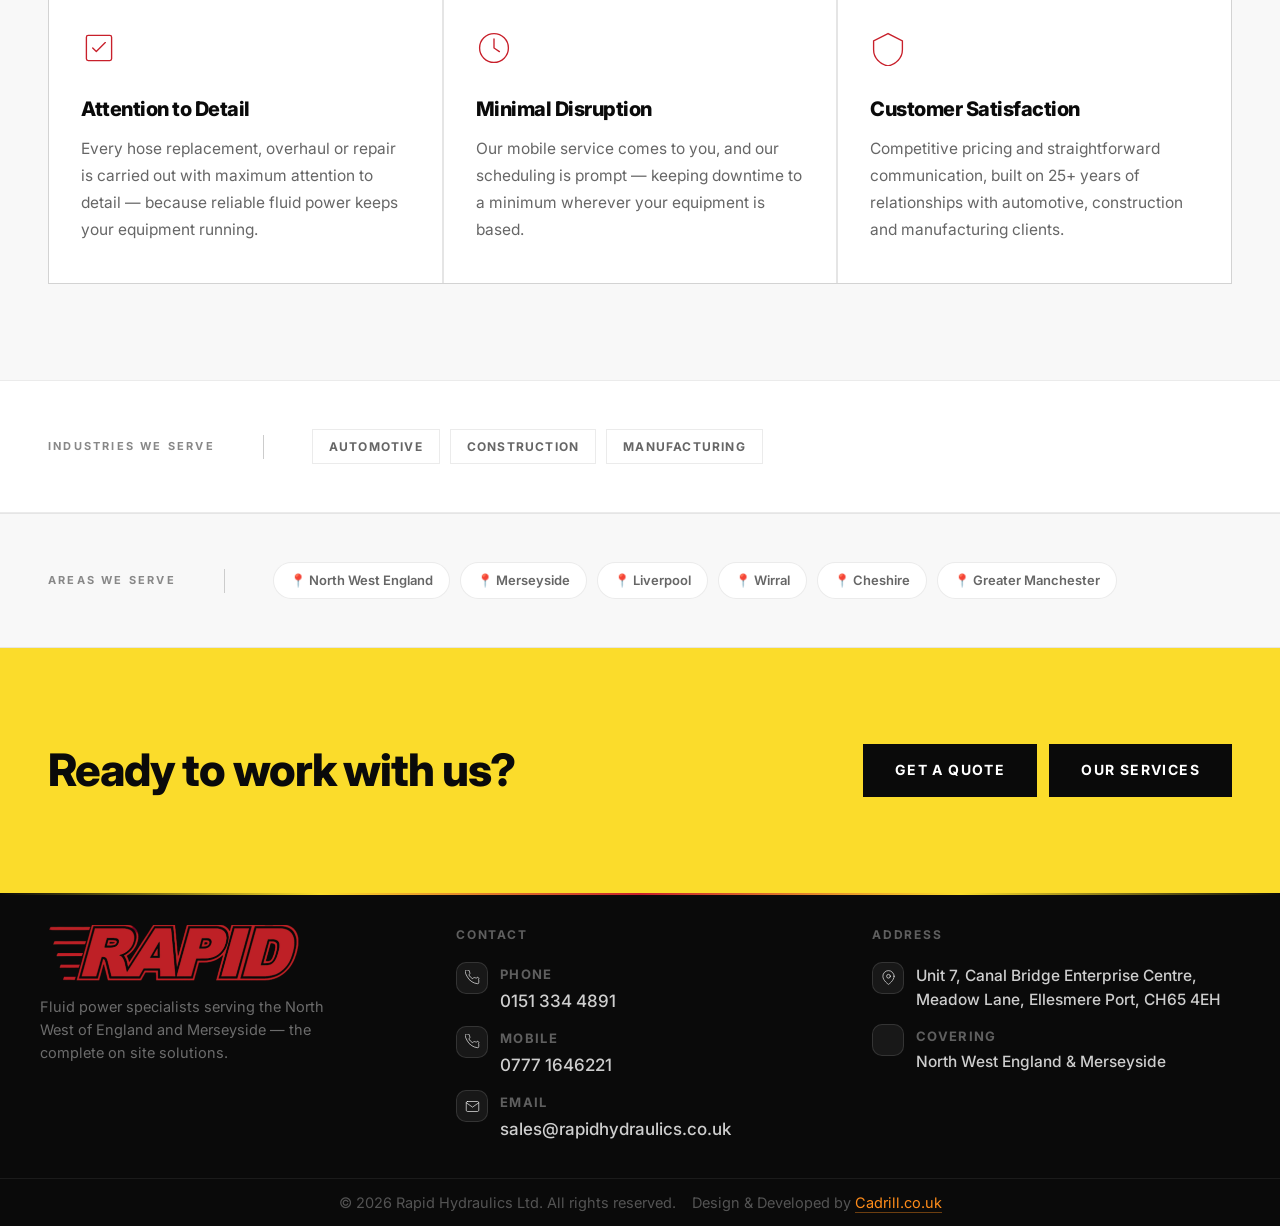
==== commit df98e78d: "Match phone button styling exactly to Contact Us button Both now share the same solid yellow tilted-" ====
--- a/about.html
+++ b/about.html
@@ -35,7 +35,7 @@
         </ul>
       </nav>
       <div class="header__actions">
-        <a href="tel:+441513344891" class="header__phone">0151 334 4891</a>
+        <a href="tel:+441513344891" class="header__phone"><span>0151 334 4891</span></a>
         <a href="contact.html" class="header__cta"><span>Contact Us</span></a>
         <button class="header__burger" aria-label="Menu" onclick="openMobileNav()"><span></span><span></span><span></span></button>
       </div>
--- a/css/style.css
+++ b/css/style.css
@@ -197,27 +197,27 @@
   font-size: 15.5px;
   font-weight: 800;
   letter-spacing: 0.02em;
-  color: var(--accent);
+  color: var(--primary-ink);
+  background: var(--primary);
+  padding: 10px 26px;
+  clip-path: polygon(10px 0, 100% 0, calc(100% - 10px) 100%, 0 100%);
   text-decoration: none;
-  background: transparent;
-  padding: 10px 24px;
-  clip-path: polygon(10px 0, 100% 0, calc(100% - 10px) 100%, 0 100%);
+  overflow: hidden;
   transition: color 0.25s;
-}
-.header__phone::before,
-.header__phone::after {
+  white-space: nowrap;
+}
+.header__phone::before {
   content: '';
   position: absolute;
-  left: 0; right: 0;
-  height: 2px;
-  background: var(--primary);
-  transition: background 0.25s;
-}
-.header__phone::before { top: 0; }
-.header__phone::after { bottom: 0; }
-.header__phone:hover { color: var(--accent-dark); }
-.header__phone:hover::before,
-.header__phone:hover::after { background: var(--accent); }
+  inset: 0;
+  background: var(--accent);
+  transform: translateX(-100%);
+  transition: transform 0.3s ease;
+  z-index: 0;
+}
+.header__phone:hover { color: #ffffff; }
+.header__phone:hover::before { transform: translateX(0); }
+.header__phone span { position: relative; z-index: 1; }
 .header__cta {
   position: relative;
   font-size: 15.5px;
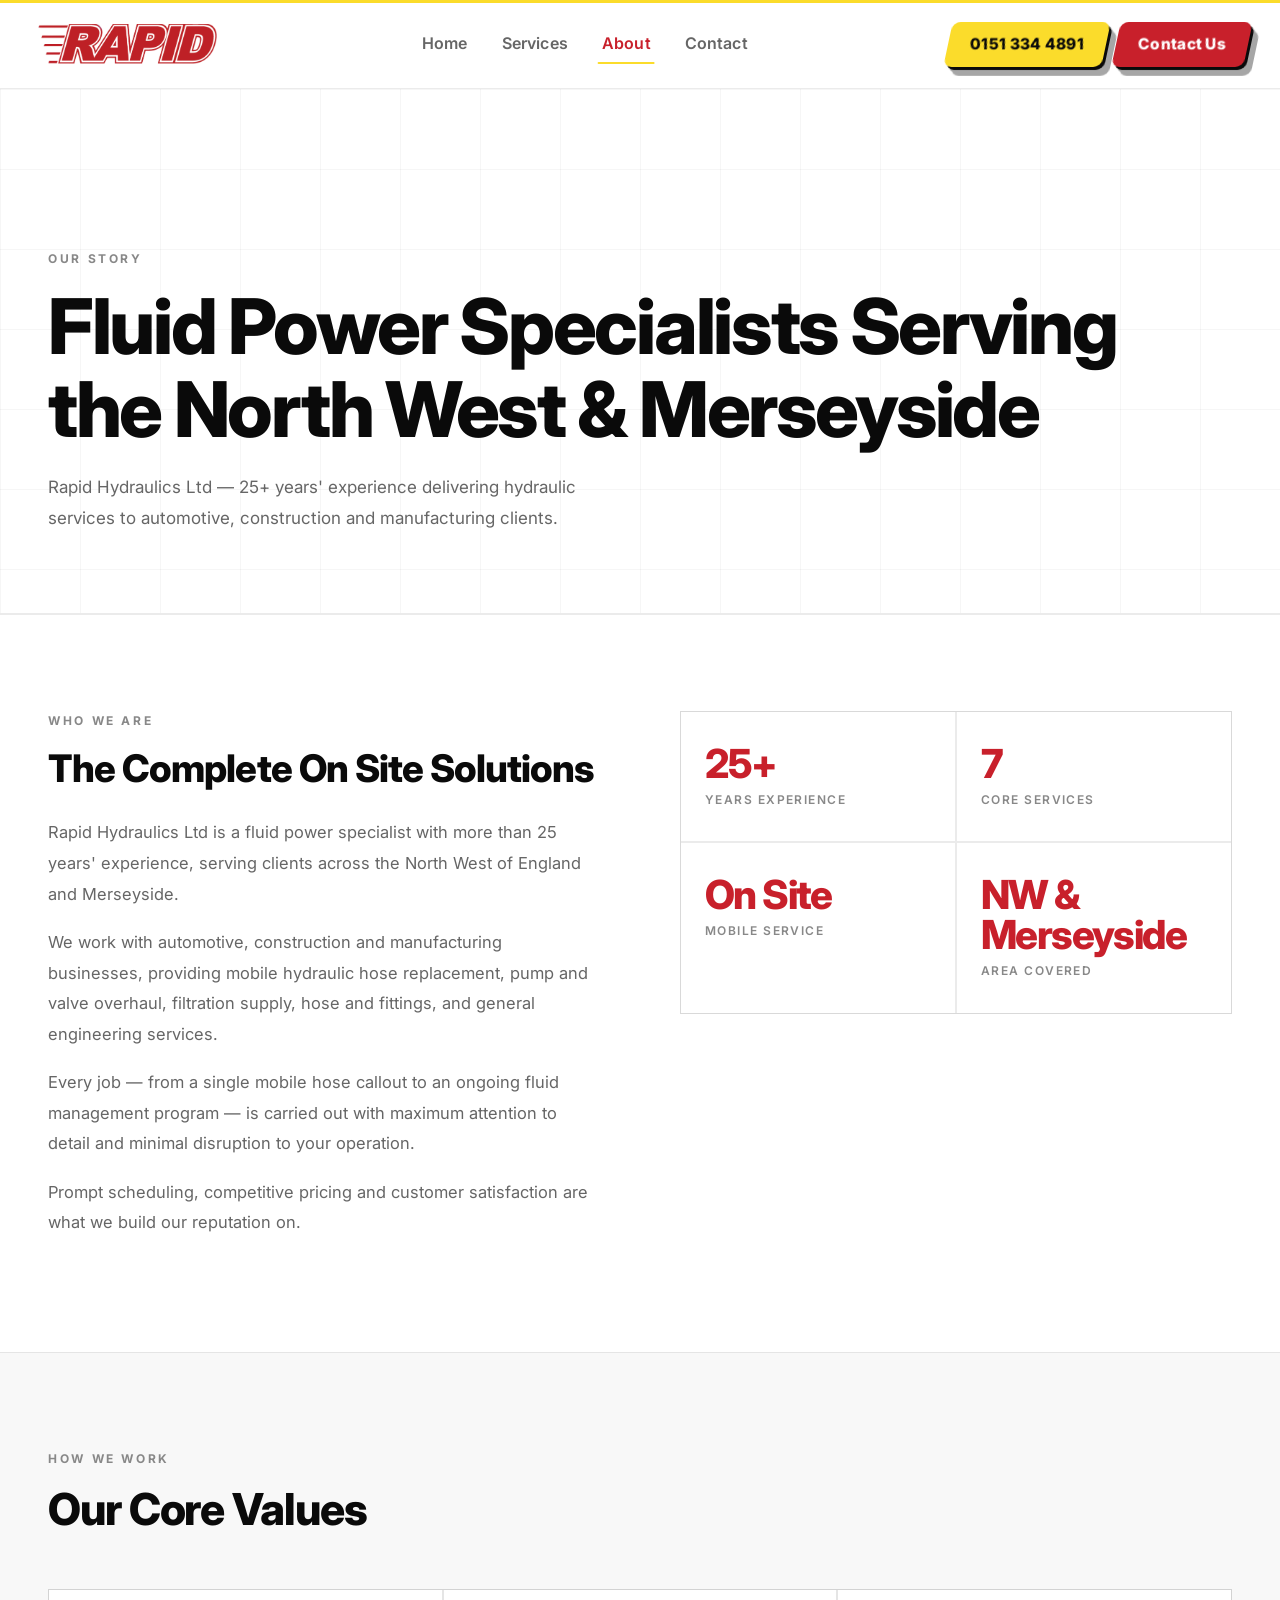
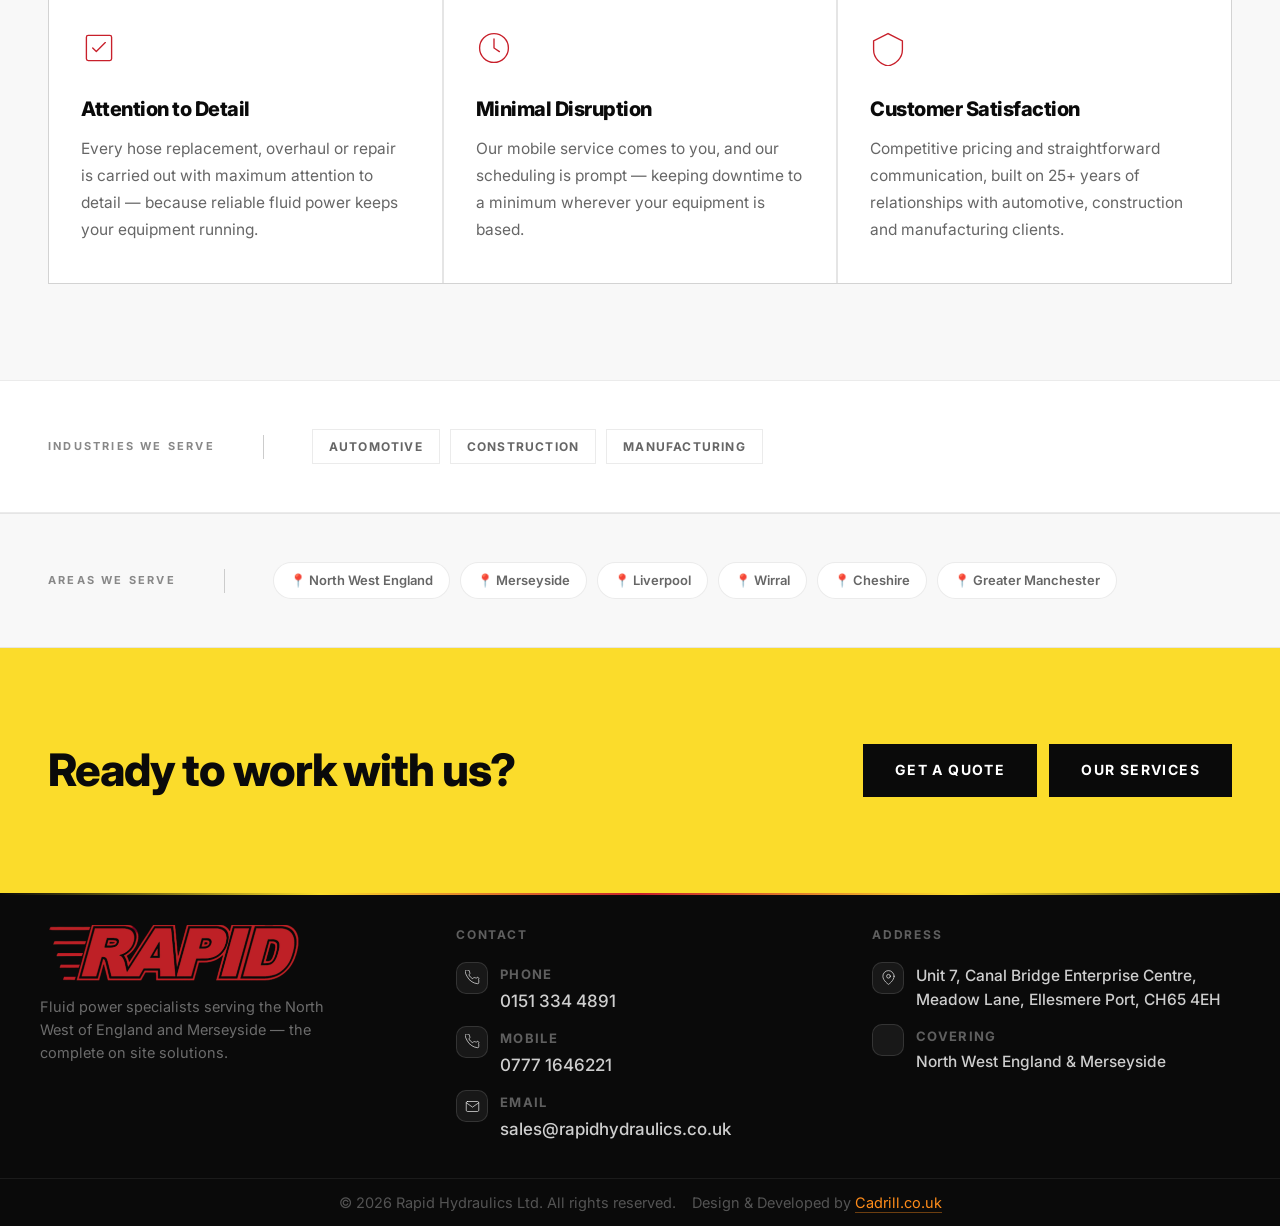
==== commit 29029f1e: "Use new outlined logo as the social share (og:image) preview Swaps the og:image/twitter:image meta t" ====
--- a/about.html
+++ b/about.html
@@ -10,11 +10,11 @@
   <meta property="og:url" content="https://www.rapidhydraulics.co.uk/about.html" />
   <meta property="og:title" content="About Us — Fluid Power Specialists | Rapid Hydraulics Ltd" />
   <meta property="og:description" content="25+ years' experience as a fluid power specialist serving automotive, construction and manufacturing clients across the North West of England and Merseyside." />
-  <meta property="og:image" content="https://www.rapidhydraulics.co.uk/images/rapid-hydraulics-logo.png" />
+  <meta property="og:image" content="https://www.rapidhydraulics.co.uk/images/rapid-hydraulics-share.png" />
   <meta name="twitter:card" content="summary_large_image" />
   <meta name="twitter:title" content="About Us — Fluid Power Specialists | Rapid Hydraulics Ltd" />
   <meta name="twitter:description" content="25+ years' experience as a fluid power specialist serving automotive, construction and manufacturing clients across the North West of England and Merseyside." />
-  <meta name="twitter:image" content="https://www.rapidhydraulics.co.uk/images/rapid-hydraulics-logo.png" />
+  <meta name="twitter:image" content="https://www.rapidhydraulics.co.uk/images/rapid-hydraulics-share.png" />
   <link rel="stylesheet" href="css/style.css" />
   <link rel="icon" type="image/png" href="images/rapid-hydraulics-logo.png" />
   <link href="https://fonts.googleapis.com/css2?family=Inter:wght@400;500;600;700;800&display=swap" rel="stylesheet" />
--- a/css/style.css
+++ b/css/style.css
@@ -192,63 +192,44 @@
   gap: 10px;
   flex-shrink: 0;
 }
-.header__phone {
+.header__phone,
+.header__cta {
   position: relative;
   font-size: 15.5px;
   font-weight: 800;
   letter-spacing: 0.02em;
+  padding: 10px 22px;
+  border-radius: 8px;
+  transform: skewX(-12deg);
+  text-decoration: none;
+  white-space: nowrap;
+  filter: drop-shadow(3px 3px 0 var(--black)) drop-shadow(6px 6px 0 rgba(0,0,0,0.35));
+  transition: transform 0.15s ease, background 0.2s, filter 0.15s ease;
+}
+.header__phone:hover,
+.header__cta:hover {
+  transform: skewX(-12deg) translate(3px, 3px);
+  filter: drop-shadow(1px 1px 0 var(--black)) drop-shadow(2px 2px 0 rgba(0,0,0,0.35));
+}
+.header__phone span,
+.header__cta span {
+  position: relative;
+  z-index: 1;
+  display: inline-block;
+  transform: skewX(12deg);
+}
+
+.header__phone {
   color: var(--primary-ink);
   background: var(--primary);
-  padding: 10px 26px;
-  clip-path: polygon(10px 0, 100% 0, calc(100% - 10px) 100%, 0 100%);
-  text-decoration: none;
-  overflow: hidden;
-  transition: color 0.25s;
-  white-space: nowrap;
-}
-.header__phone::before {
-  content: '';
-  position: absolute;
-  inset: 0;
+}
+.header__phone:hover { background: var(--primary-dark); }
+
+.header__cta {
+  color: #ffffff;
   background: var(--accent);
-  transform: translateX(-100%);
-  transition: transform 0.3s ease;
-  z-index: 0;
-}
-.header__phone:hover { color: #ffffff; }
-.header__phone:hover::before { transform: translateX(0); }
-.header__phone span { position: relative; z-index: 1; }
-.header__cta {
-  position: relative;
-  font-size: 15.5px;
-  font-weight: 800;
-  letter-spacing: 0.02em;
-  color: var(--primary-ink);
-  background: var(--primary);
-  padding: 10px 26px;
-  clip-path: polygon(10px 0, 100% 0, calc(100% - 10px) 100%, 0 100%);
-  text-decoration: none;
-  overflow: hidden;
-  transition: color 0.25s;
-  white-space: nowrap;
-}
-.header__cta::before {
-  content: '';
-  position: absolute;
-  inset: 0;
-  background: var(--accent);
-  transform: translateX(-100%);
-  transition: transform 0.3s ease;
-  z-index: 0;
-}
-.header__cta:hover { color: #ffffff; }
-.header__cta:hover::before { transform: translateX(0); }
-.header__cta span { position: relative; z-index: 1; }
-.header__cta:hover {
-  background: var(--primary-dark);
-  transform: translateY(-1px);
-  box-shadow: 0 6px 18px rgba(212,180,0,0.35);
-}
+}
+.header__cta:hover { background: var(--accent-dark); }
 
 .header__burger {
   display: none;
@@ -998,7 +979,8 @@
 .product-carousel {
   width: 100%;
   background: var(--primary);
-  border-bottom: 1px solid rgba(10,10,10,0.1);
+  border-top: 6px solid #ffffff;
+  border-bottom: 6px solid #ffffff;
   position: relative;
   overflow: hidden;
   padding: 56px 24px 40px;
@@ -1469,6 +1451,19 @@
   font-size: 17px; color: var(--grey-5);
   max-width: 560px; line-height: 1.8;
 }
+
+.page-hero--cover {
+  background-image:
+    linear-gradient(180deg, rgba(10,10,10,0.55) 0%, rgba(10,10,10,0.78) 100%),
+    url('../images/contact-premises.jpg');
+  background-size: cover;
+  background-position: center 65%;
+  border-bottom: none;
+}
+.page-hero--cover::before { display: none; }
+.page-hero--cover .eyebrow { color: var(--primary); }
+.page-hero--cover .page-hero__title { color: #ffffff; }
+.page-hero--cover .page-hero__sub { color: rgba(255,255,255,0.78); }
 
 /* ======================================
    SERVICES DETAIL PAGE
@@ -1947,7 +1942,8 @@
   background: var(--primary);
   position: relative;
   overflow: hidden;
-  border-bottom: 1px solid rgba(10,10,10,0.1);
+  border-bottom: 6px solid #ffffff;
+  box-shadow: 0 12px 24px -8px rgba(0,0,0,0.35);
   min-height: max(640px, calc(100vh - 88px));
 }
 .rh-hero__inner {
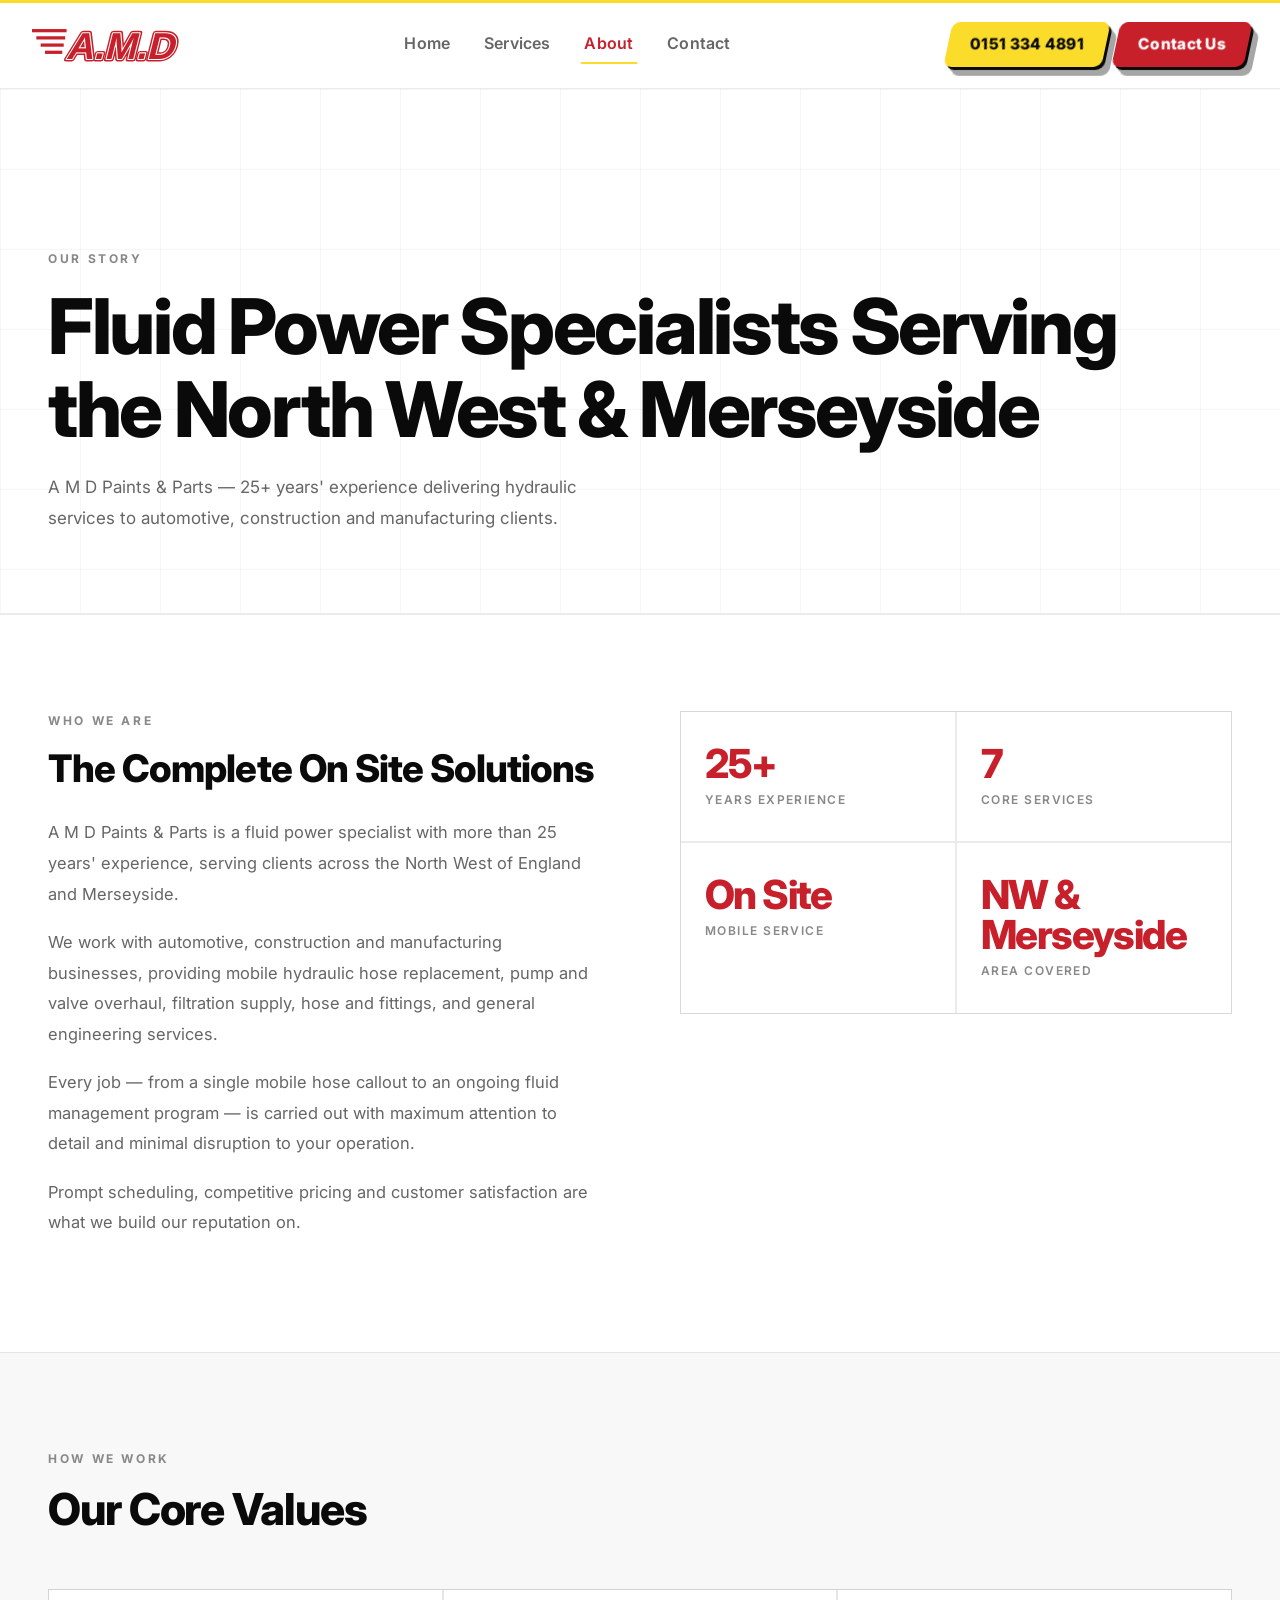
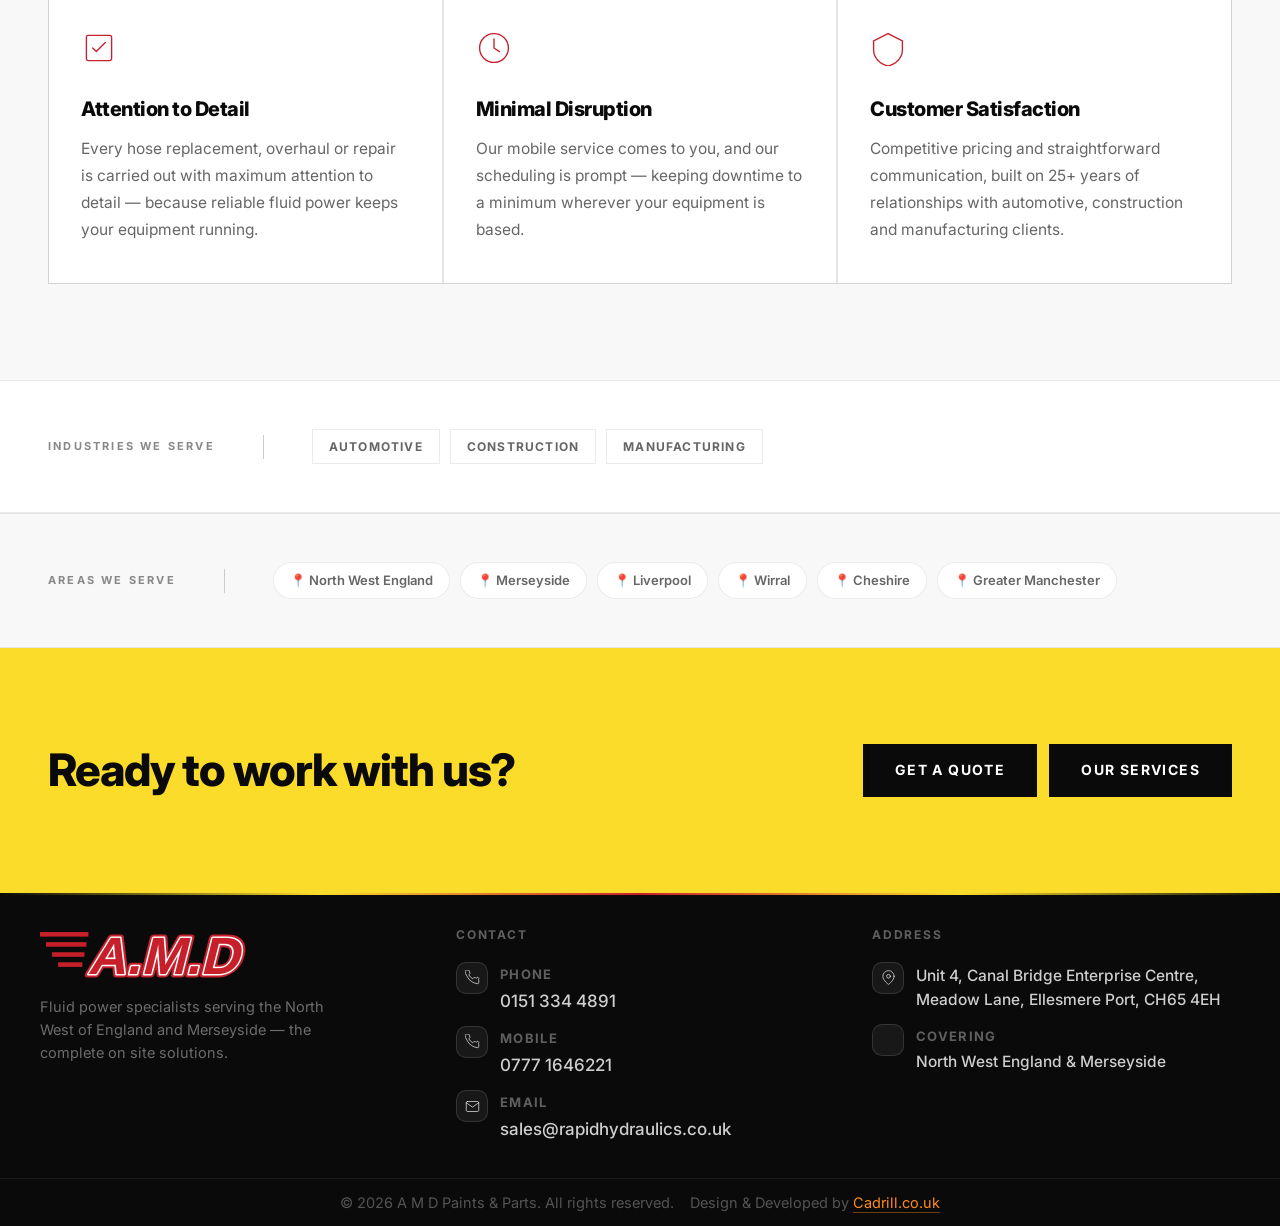
==== commit 9bb09593: "Rebrand site to A M D Paints & Parts - Replace business name and address (Unit 4, Canal Bridge Enter" ====
--- a/about.html
+++ b/about.html
@@ -3,20 +3,22 @@
 <head>
   <meta charset="UTF-8" />
   <meta name="viewport" content="width=device-width, initial-scale=1.0" />
-  <title>About Us — Fluid Power Specialists | Rapid Hydraulics Ltd</title>
-  <meta name="description" content="Rapid Hydraulics Ltd — 25+ years' experience as a fluid power specialist serving automotive, construction and manufacturing clients across the North West of England and Merseyside." />
-  <link rel="canonical" href="https://www.rapidhydraulics.co.uk/about.html" />
+  <title>About Us — Fluid Power Specialists | A M D Paints &amp; Parts</title>
+  <meta name="description" content="A M D Paints &amp; Parts — 25+ years' experience as a fluid power specialist serving automotive, construction and manufacturing clients across the North West of England and Merseyside." />
+  <link rel="canonical" href="https://rapid-seven.vercel.app/about.html" />
   <meta property="og:type" content="website" />
-  <meta property="og:url" content="https://www.rapidhydraulics.co.uk/about.html" />
-  <meta property="og:title" content="About Us — Fluid Power Specialists | Rapid Hydraulics Ltd" />
+  <meta property="og:url" content="https://rapid-seven.vercel.app/about.html" />
+  <meta property="og:title" content="About Us — Fluid Power Specialists | A M D Paints &amp; Parts" />
   <meta property="og:description" content="25+ years' experience as a fluid power specialist serving automotive, construction and manufacturing clients across the North West of England and Merseyside." />
-  <meta property="og:image" content="https://www.rapidhydraulics.co.uk/images/rapid-hydraulics-share.png" />
+  <meta property="og:image" content="https://rapid-seven.vercel.app/images/rapid-hydraulics-share.png" />
+  <meta property="og:image:width" content="1667" />
+  <meta property="og:image:height" content="1667" />
   <meta name="twitter:card" content="summary_large_image" />
-  <meta name="twitter:title" content="About Us — Fluid Power Specialists | Rapid Hydraulics Ltd" />
+  <meta name="twitter:title" content="About Us — Fluid Power Specialists | A M D Paints &amp; Parts" />
   <meta name="twitter:description" content="25+ years' experience as a fluid power specialist serving automotive, construction and manufacturing clients across the North West of England and Merseyside." />
-  <meta name="twitter:image" content="https://www.rapidhydraulics.co.uk/images/rapid-hydraulics-share.png" />
+  <meta name="twitter:image" content="https://rapid-seven.vercel.app/images/rapid-hydraulics-share.png" />
   <link rel="stylesheet" href="css/style.css" />
-  <link rel="icon" type="image/png" href="images/rapid-hydraulics-logo.png" />
+  <link rel="icon" type="image/svg+xml" href="images/amd-logo.svg" />
   <link href="https://fonts.googleapis.com/css2?family=Inter:wght@400;500;600;700;800&display=swap" rel="stylesheet" />
 </head>
 <body>
@@ -24,7 +26,7 @@
   <header class="header">
     <div class="header__inner">
       <a href="index.html" class="header__logo">
-        <img src="images/rapid-hydraulics-logo.png" alt="Rapid Hydraulics Ltd" style="height:40px;" />
+        <img src="images/amd-logo.svg" alt="A M D Paints &amp; Parts" style="height:40px;" />
       </a>
       <nav class="nav">
         <ul class="nav__list">
@@ -44,7 +46,7 @@
 
   <div class="mobile-nav" id="mobileNav">
     <div class="mobile-nav__head">
-      <img src="images/rapid-hydraulics-logo.png" class="mobile-nav__logo" alt="Rapid Hydraulics Ltd" style="height:40px;" />
+      <img src="images/amd-logo.svg" class="mobile-nav__logo" alt="A M D Paints &amp; Parts" style="height:40px;" />
       <button class="mobile-nav__close" onclick="closeMobileNav()" aria-label="Close menu">✕</button>
     </div>
     <nav class="mobile-nav__links">
@@ -63,7 +65,7 @@
     <div class="container page-hero__inner">
       <span class="eyebrow">Our Story</span>
       <h1 class="page-hero__title">Fluid Power Specialists Serving the North West &amp; Merseyside</h1>
-      <p class="page-hero__sub">Rapid Hydraulics Ltd — 25+ years' experience delivering hydraulic services to automotive, construction and manufacturing clients.</p>
+      <p class="page-hero__sub">A M D Paints &amp; Parts — 25+ years' experience delivering hydraulic services to automotive, construction and manufacturing clients.</p>
     </div>
   </section>
 
@@ -74,7 +76,7 @@
         <div>
           <span class="eyebrow">Who We Are</span>
           <h2 class="about-intro__title">The Complete On Site Solutions</h2>
-          <p class="about-intro__body">Rapid Hydraulics Ltd is a fluid power specialist with more than 25 years' experience, serving clients across the North West of England and Merseyside.</p>
+          <p class="about-intro__body">A M D Paints &amp; Parts is a fluid power specialist with more than 25 years' experience, serving clients across the North West of England and Merseyside.</p>
           <p class="about-intro__body">We work with automotive, construction and manufacturing businesses, providing mobile hydraulic hose replacement, pump and valve overhaul, filtration supply, hose and fittings, and general engineering services.</p>
           <p class="about-intro__body">Every job — from a single mobile hose callout to an ongoing fluid management program — is carried out with maximum attention to detail and minimal disruption to your operation.</p>
           <p class="about-intro__body">Prompt scheduling, competitive pricing and customer satisfaction are what we build our reputation on.</p>
@@ -181,7 +183,7 @@
   <footer class="footer">
     <div class="footer__inner footer__inner--simple">
       <div class="footer__contact">
-        <img src="images/rapid-hydraulics-logo.png" class="footer__logo" alt="Rapid Hydraulics Ltd" style="height:56px;" />
+        <img src="images/amd-logo.svg" class="footer__logo" alt="A M D Paints &amp; Parts" style="height:56px;" />
         <p class="footer__tagline">Fluid power specialists serving the North West of England and Merseyside — the complete on site solutions.</p>
       </div>
       <div>
@@ -221,7 +223,7 @@
             <svg viewBox="0 0 24 24" fill="none" width="15" height="15" stroke="currentColor" stroke-width="1.5" stroke-linecap="round" stroke-linejoin="round"><path d="M21 10c0 7-9 13-9 13S3 17 3 10a9 9 0 1118 0z"/><circle cx="12" cy="10" r="3"/></svg>
           </span>
           <span class="footer__contact-text">
-            <span class="footer__value" style="font-size:15.5px;">Unit 7, Canal Bridge Enterprise Centre, Meadow Lane, Ellesmere Port, CH65 4EH</span>
+            <span class="footer__value" style="font-size:15.5px;">Unit 4, Canal Bridge Enterprise Centre, Meadow Lane, Ellesmere Port, CH65 4EH</span>
           </span>
         </div>
         <div class="footer__contact-item" style="cursor:default;">
@@ -235,7 +237,7 @@
     </div>
 
     <div class="footer__bottom" style="justify-content:center; gap:16px; flex-wrap:wrap;">
-      <p>&copy; 2026 Rapid Hydraulics Ltd. All rights reserved.</p>
+      <p>&copy; 2026 A M D Paints &amp; Parts. All rights reserved.</p>
       <p>Design &amp; Developed by <a href="https://cadrill.co.uk" class="footer__policy-link" target="_blank" rel="noopener">Cadrill.co.uk</a></p>
     </div>
   </footer>
--- a/css/style.css
+++ b/css/style.css
@@ -1,5 +1,5 @@
 /* ======================================
-   RAPID HYDRAULICS LTD — Global Styles
+   A M D PAINTS & PARTS — Global Styles
    Clean White Industrial — Red
    (Design system cloned from Unicorn Engineering Ltd)
    ====================================== */
@@ -1931,7 +1931,7 @@
 }
 
 /* ======================================
-   RAPID HYDRAULICS — CUSTOM HERO
+   A M D PAINTS & PARTS — CUSTOM HERO
    (no client photography supplied — dark
    grid-pattern hero with a placeholder
    graphic panel, same visual language as
@@ -1961,16 +1961,16 @@
 .rh-hero__image-wrap {
   position: absolute;
   right: 0;
-  top: 50%;
-  transform: translateY(-50%);
+  bottom: 0;
   width: 52vw;
   max-width: 820px;
   min-width: 340px;
   display: flex;
-  align-items: center;
+  align-items: flex-end;
   z-index: 0;
 }
 .rh-hero__image {
+  display: block;
   width: 100%;
   height: auto;
   max-width: none;
@@ -2062,7 +2062,9 @@
 .qp-chip.is-active svg { color: var(--accent); }
 
 .qp-row { display: flex; gap: 12px; margin-bottom: 12px; }
+.qp-row > * { flex: 0 0 calc(50% - 6px); min-width: 0; }
 .qp-row input,
+.qp-row select,
 .qp-card textarea {
   width: 100%;
   padding: 13px 16px;
@@ -2075,12 +2077,16 @@
   transition: border-color 0.2s, background 0.2s;
 }
 .qp-row input:focus,
+.qp-row select:focus,
 .qp-card textarea:focus {
   outline: none;
   border-color: var(--accent);
-  background: #ffffff;
+  background-color: #ffffff;
 }
 .qp-card textarea { min-height: 76px; resize: vertical; margin-bottom: 18px; }
+.qp-row select { appearance: none; cursor: pointer; padding-right: 40px; background-image: url("data:image/svg+xml,%3Csvg xmlns='http://www.w3.org/2000/svg' viewBox='0 0 24 24' fill='none' stroke='%23888' stroke-width='2'%3E%3Cpath d='M6 9l6 6 6-6'/%3E%3C/svg%3E"); background-repeat: no-repeat; background-position: right 14px center; background-size: 16px; }
+.qp-row select:invalid,
+.qp-row input[type="date"]:invalid { color: var(--grey-4); }
 .qp-submit {
   width: 100%;
   display: flex; align-items: center; justify-content: center; gap: 8px;
